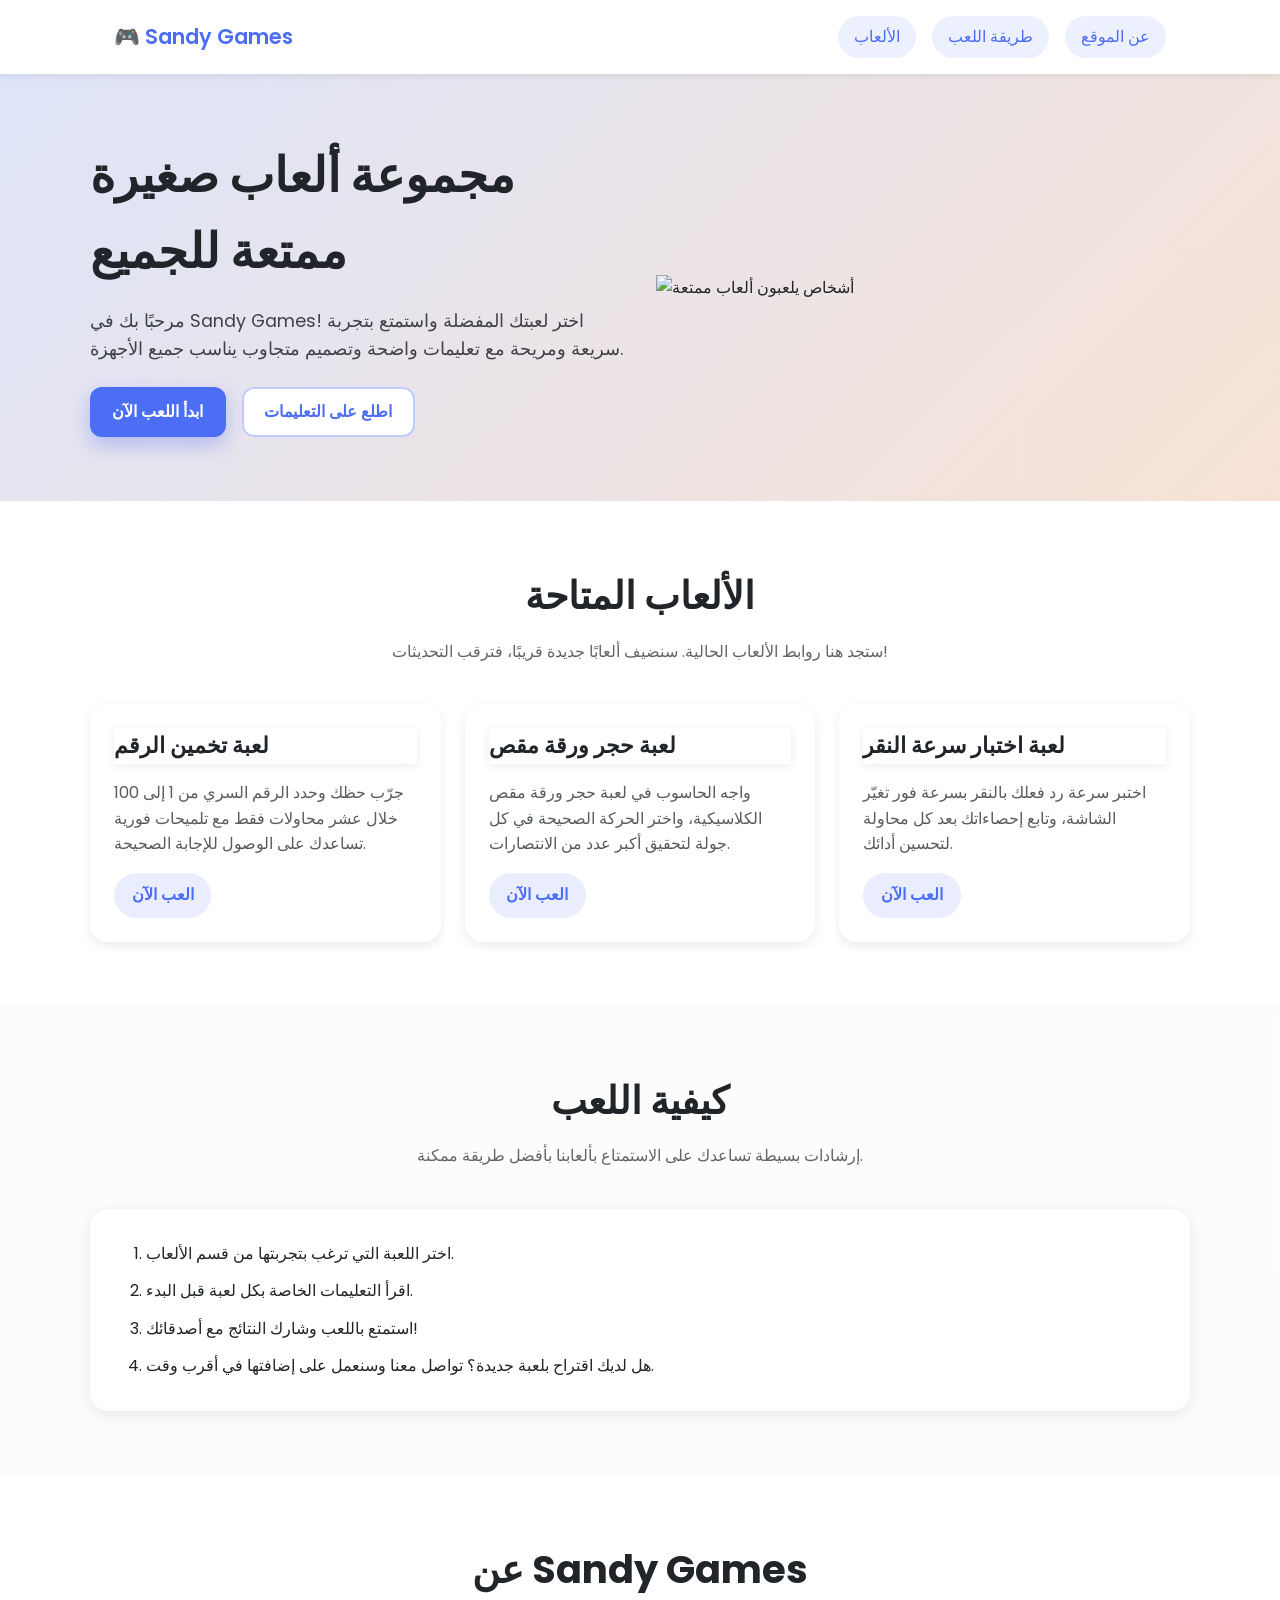
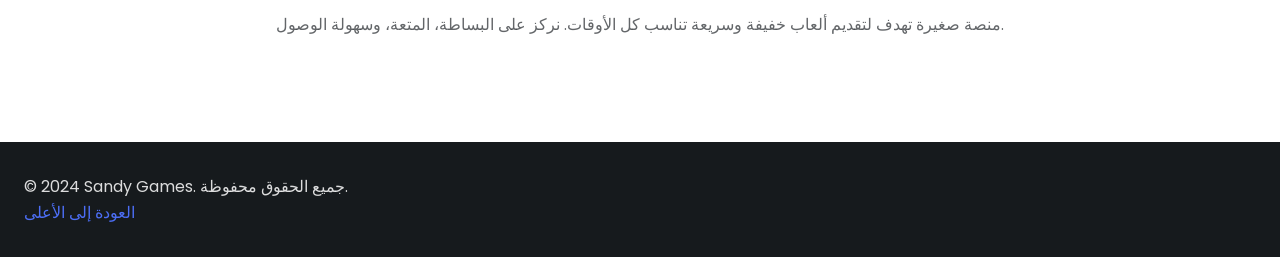
==== index.html @ f6ac9c40 "تحديث بطاقات قسم الألعاب للربط بالصفحات الفعلية" ====
<!DOCTYPE html>
<html lang="ar">
  <head>
    <meta charset="UTF-8" />
    <meta name="viewport" content="width=device-width, initial-scale=1.0" />
    <title>عالم الألعاب الصغيرة | Sandy Games</title>
    <link rel="stylesheet" href="assets/styles.css" />
    <link rel="preconnect" href="https://fonts.googleapis.com" />
    <link rel="preconnect" href="https://fonts.gstatic.com" crossorigin />
    <link
      href="https://fonts.googleapis.com/css2?family=Poppins:wght@400;500;600&display=swap"
      rel="stylesheet"
    />
  </head>
  <body>
    <header>
      <nav>
        <a href="#top" class="logo" data-scroll>🎮 Sandy Games</a>
        <div class="nav-links">
          <a href="#games" data-scroll>الألعاب</a>
          <a href="#instructions" data-scroll>طريقة اللعب</a>
          <a href="#about" data-scroll>عن الموقع</a>
        </div>
      </nav>
    </header>

    <main id="top">
      <section class="hero" id="hero">
        <div class="hero-content">
          <div>
            <h1>مجموعة ألعاب صغيرة ممتعة للجميع</h1>
            <p>
              مرحبًا بك في Sandy Games! اختر لعبتك المفضلة واستمتع بتجربة سريعة
              ومريحة مع تعليمات واضحة وتصميم متجاوب يناسب جميع الأجهزة.
            </p>
            <div class="cta-buttons">
              <a href="#games" data-scroll>ابدأ اللعب الآن</a>
              <a href="#instructions" class="secondary" data-scroll
                >اطلع على التعليمات</a
              >
            </div>
          </div>
          <div>
            <img
              src="https://illustrations.popsy.co/violet/playtime.svg"
              alt="أشخاص يلعبون ألعاب ممتعة"
              style="width: 100%; max-width: 420px"
            />
          </div>
        </div>
      </section>

      <section class="section" id="games">
        <div class="section-header">
          <h2>الألعاب المتاحة</h2>
          <p>
            ستجد هنا روابط الألعاب الحالية. سنضيف ألعابًا جديدة قريبًا، فترقب
            التحديثات!
          </p>
        </div>
        <div class="game-grid">
          <article class="game-card">
            <header>
              <h3>لعبة تخمين الرقم</h3>
            </header>
            <p>
              جرّب حظك وحدد الرقم السري من 1 إلى 100 خلال عشر محاولات فقط مع
              تلميحات فورية تساعدك على الوصول للإجابة الصحيحة.
            </p>
            <a href="games/guess-number/index.html">العب الآن</a>
          </article>
          <article class="game-card">
            <header>
              <h3>لعبة حجر ورقة مقص</h3>
            </header>
            <p>
              واجه الحاسوب في لعبة حجر ورقة مقص الكلاسيكية، واختر الحركة الصحيحة
              في كل جولة لتحقيق أكبر عدد من الانتصارات.
            </p>
            <a href="games/rock-paper-scissors/index.html">العب الآن</a>
          </article>
          <article class="game-card">
            <header>
              <h3>لعبة اختبار سرعة النقر</h3>
            </header>
            <p>
              اختبر سرعة رد فعلك بالنقر بسرعة فور تغيّر الشاشة، وتابع إحصاءاتك
              بعد كل محاولة لتحسين أدائك.
            </p>
            <a href="games/reaction-test/index.html">العب الآن</a>
          </article>
        </div>
      </section>

      <section class="section" id="instructions">
        <div class="section-header">
          <h2>كيفية اللعب</h2>
          <p>إرشادات بسيطة تساعدك على الاستمتاع بألعابنا بأفضل طريقة ممكنة.</p>
        </div>
        <div class="instructions">
          <ol>
            <li>اختر اللعبة التي ترغب بتجربتها من قسم الألعاب.</li>
            <li>اقرأ التعليمات الخاصة بكل لعبة قبل البدء.</li>
            <li>استمتع باللعب وشارك النتائج مع أصدقائك!</li>
            <li>
              هل لديك اقتراح بلعبة جديدة؟ تواصل معنا وسنعمل على إضافتها في أقرب
              وقت.
            </li>
          </ol>
        </div>
      </section>

      <section class="section" id="about">
        <div class="section-header">
          <h2>عن Sandy Games</h2>
          <p>
            منصة صغيرة تهدف لتقديم ألعاب خفيفة وسريعة تناسب كل الأوقات. نركز على
            البساطة، المتعة، وسهولة الوصول.
          </p>
        </div>
      </section>
    </main>

    <footer>
      <div class="footer-content">
        <p>© 2024 Sandy Games. جميع الحقوق محفوظة.</p>
        <p>
          <a href="#top" class="back-to-top" data-scroll>العودة إلى الأعلى</a>
        </p>
      </div>
    </footer>

    <script src="app.js"></script>
  </body>
</html>
---- assets/styles.css ----
:root {
  --primary-color: #4c6ef5;
  --accent-color: #f76707;
  --background-color: #f8f9fa;
  --text-color: #212529;
  --max-width: 1100px;
}

* {
  box-sizing: border-box;
  margin: 0;
  padding: 0;
}

body {
  font-family: "Poppins", "Segoe UI", Tahoma, Geneva, Verdana, sans-serif;
  background-color: var(--background-color);
  color: var(--text-color);
  line-height: 1.6;
}

a {
  color: var(--primary-color);
  text-decoration: none;
  transition: color 0.2s ease;
}

a:hover,
a:focus {
  color: var(--accent-color);
}

header {
  background: white;
  box-shadow: 0 2px 8px rgba(0, 0, 0, 0.08);
  position: sticky;
  top: 0;
  z-index: 10;
}

nav {
  max-width: var(--max-width);
  margin: 0 auto;
  padding: 1rem 1.5rem;
  display: flex;
  align-items: center;
  justify-content: space-between;
}

.logo {
  font-weight: 600;
  font-size: 1.3rem;
  color: var(--primary-color);
}

.nav-links {
  display: flex;
  gap: 1rem;
  flex-wrap: wrap;
}

.nav-links a {
  padding: 0.5rem 1rem;
  border-radius: 999px;
  background-color: rgba(76, 110, 245, 0.1);
}

.hero {
  padding: 4rem 1.5rem;
  background: linear-gradient(135deg, rgba(76, 110, 245, 0.15), rgba(247, 103, 7, 0.15));
}

.hero-content {
  max-width: var(--max-width);
  margin: 0 auto;
  display: grid;
  grid-template-columns: repeat(auto-fit, minmax(280px, 1fr));
  gap: 2rem;
  align-items: center;
}

.hero h1 {
  font-size: clamp(2.2rem, 5vw, 3rem);
  margin-bottom: 1rem;
}

.hero p {
  font-size: 1.1rem;
  color: rgba(33, 37, 41, 0.85);
}

.cta-buttons {
  margin-top: 1.5rem;
  display: flex;
  gap: 1rem;
  flex-wrap: wrap;
}

.cta-buttons a {
  background-color: var(--primary-color);
  color: white;
  padding: 0.75rem 1.4rem;
  border-radius: 12px;
  font-weight: 600;
  box-shadow: 0 8px 20px rgba(76, 110, 245, 0.35);
}

.cta-buttons a.secondary {
  background-color: white;
  color: var(--primary-color);
  box-shadow: inset 0 0 0 2px rgba(76, 110, 245, 0.35);
}

.section {
  padding: 4rem 1.5rem;
}

.section:nth-of-type(even) {
  background-color: white;
}

.section:nth-of-type(odd) {
  background-color: rgba(255, 255, 255, 0.6);
}

.section-header {
  max-width: var(--max-width);
  margin: 0 auto 2.5rem;
  text-align: center;
}

.section-header h2 {
  font-size: clamp(1.8rem, 4vw, 2.4rem);
  margin-bottom: 0.75rem;
}

.section-header p {
  color: rgba(33, 37, 41, 0.7);
}

.game-grid {
  max-width: var(--max-width);
  margin: 0 auto;
  display: grid;
  grid-template-columns: repeat(auto-fit, minmax(260px, 1fr));
  gap: 1.5rem;
}

.game-card {
  background-color: white;
  border-radius: 18px;
  padding: 1.5rem;
  box-shadow: 0 4px 12px rgba(0, 0, 0, 0.08);
  display: flex;
  flex-direction: column;
  gap: 1rem;
}

.game-card h3 {
  font-size: 1.4rem;
}

.game-card p {
  flex: 1;
  color: rgba(33, 37, 41, 0.75);
}

.game-card a {
  align-self: flex-start;
  padding: 0.6rem 1.1rem;
  border-radius: 999px;
  background-color: rgba(76, 110, 245, 0.12);
  font-weight: 600;
}

.instructions {
  max-width: var(--max-width);
  margin: 0 auto;
  background-color: white;
  border-radius: 18px;
  padding: 2rem;
  box-shadow: 0 4px 16px rgba(0, 0, 0, 0.08);
}

.instructions ol {
  margin-left: 1.5rem;
}

.instructions li + li {
  margin-top: 0.75rem;
}

footer {
  background-color: #161a1d;
  color: rgba(255, 255, 255, 0.85);
  padding: 2rem 1.5rem;
}

footer .footer-content {
footer .footer-content {
  max-width: var(--max-width);
  margin: 0 auto;
  display: flex;
  align-items: center;
  justify-content: space-between;
  flex-wrap: wrap;
  gap: 0.75rem;
}

.game-page {
  background: linear-gradient(180deg, rgba(76, 110, 245, 0.1), rgba(248, 249, 250, 0.85));
  min-height: 100vh;
  display: flex;
  flex-direction: column;
}

.sub-header {
  position: sticky;
  top: 0;
}

.game-container {
  flex: 1;
  display: flex;
  align-items: center;
  justify-content: center;
  padding: 2.5rem 1.5rem;
}

.active-game {
  width: min(100%, 540px);
}

.game-status {
  display: grid;
  gap: 1rem;
}

.game-feedback {
  font-weight: 500;
}

.game-feedback.success {
  color: #2f9e44;
}

.game-feedback.error {
  color: #d9480f;
}

.rps-controls {
  display: grid;
  grid-template-columns: repeat(auto-fit, minmax(120px, 1fr));
  gap: 0.75rem;
}

.rps-option {
  padding: 0.75rem 1rem;
  border-radius: 12px;
  border: none;
  background-color: rgba(76, 110, 245, 0.12);
  font-size: 1rem;
  font-weight: 600;
  cursor: pointer;
  transition: transform 0.15s ease, box-shadow 0.15s ease;
}

.rps-option:hover,
.rps-option:focus {
  transform: translateY(-1px);
  box-shadow: 0 4px 10px rgba(76, 110, 245, 0.25);
  outline: none;
}

.round-details {
  display: flex;
  gap: 1.5rem;
  flex-wrap: wrap;
  justify-content: space-between;
}

.round-details span {
  font-weight: 600;
}

.scoreboard {
  display: flex;
  gap: 1rem;
  flex-wrap: wrap;
  justify-content: space-between;
}

@media (max-width: 600px) {
  .game-container {
    padding: 2rem 1rem;
  }

  .rps-option {
    font-size: 0.95rem;
  }
}
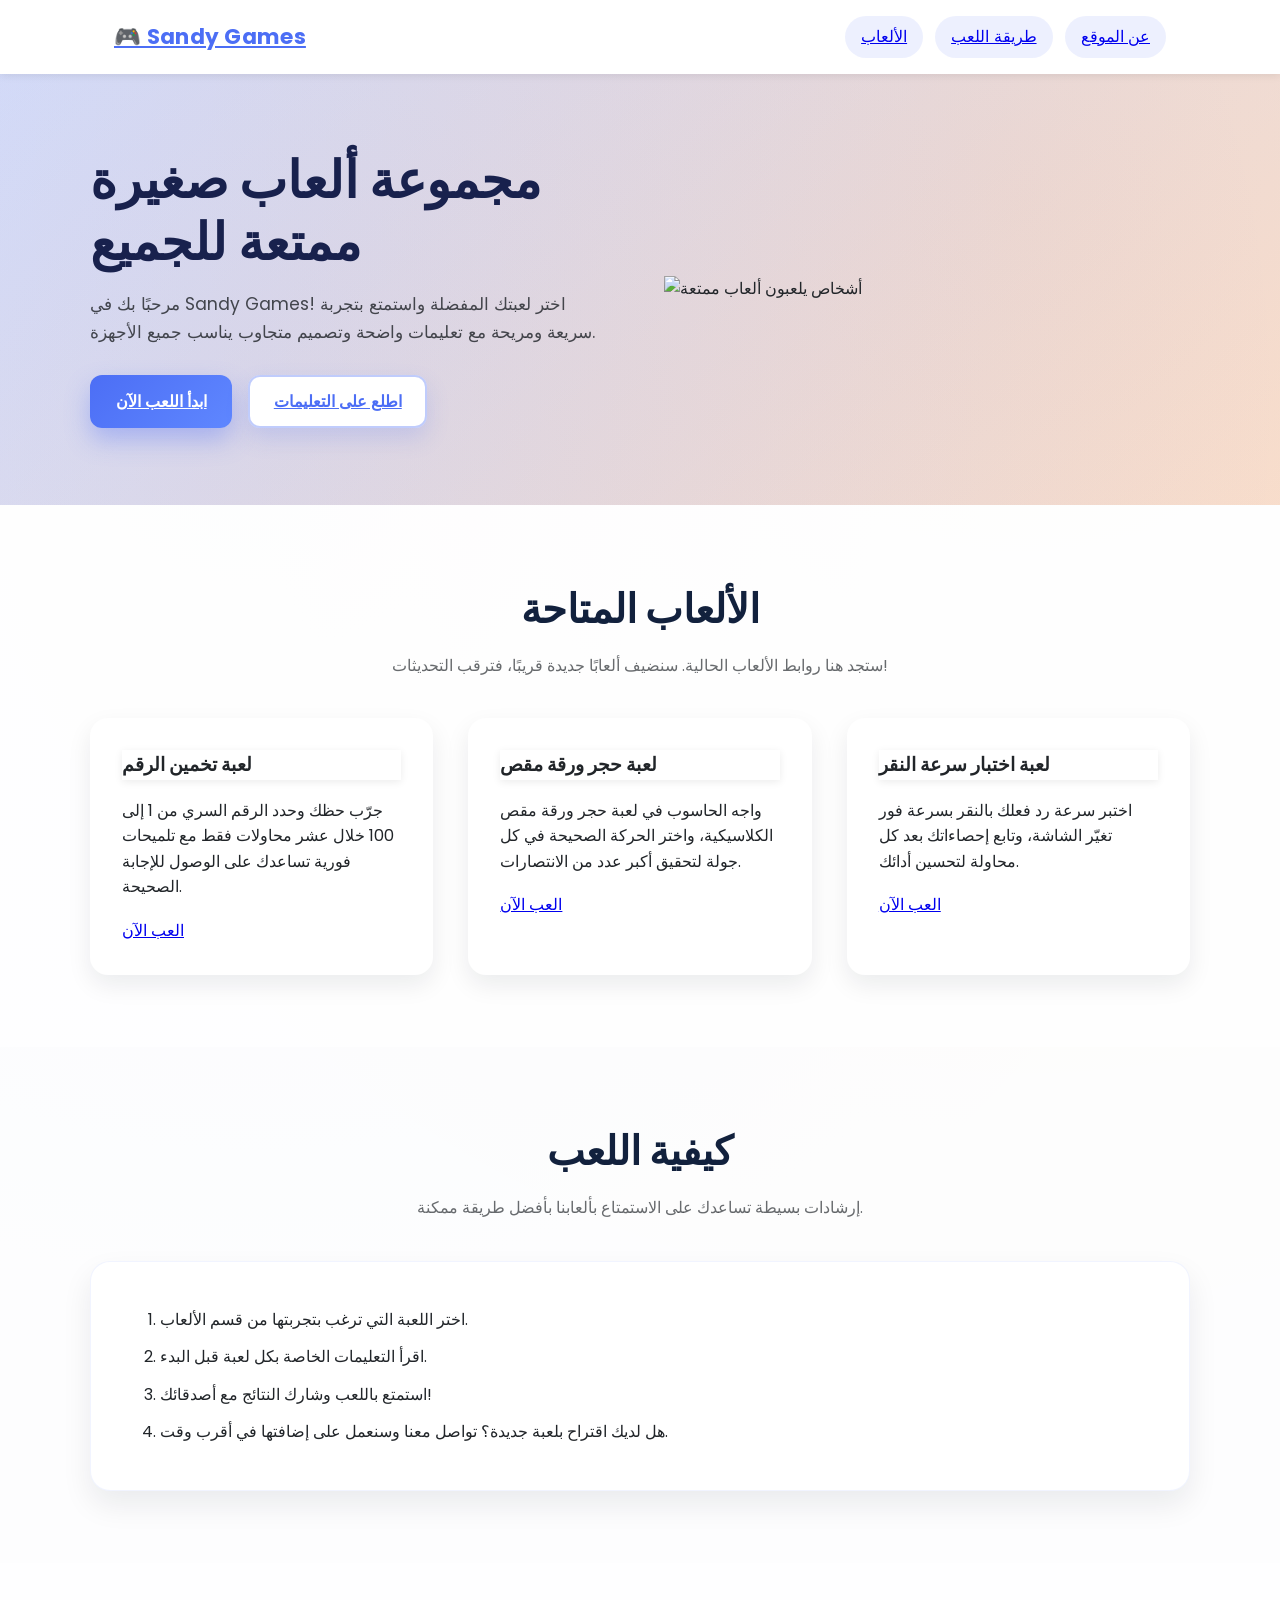
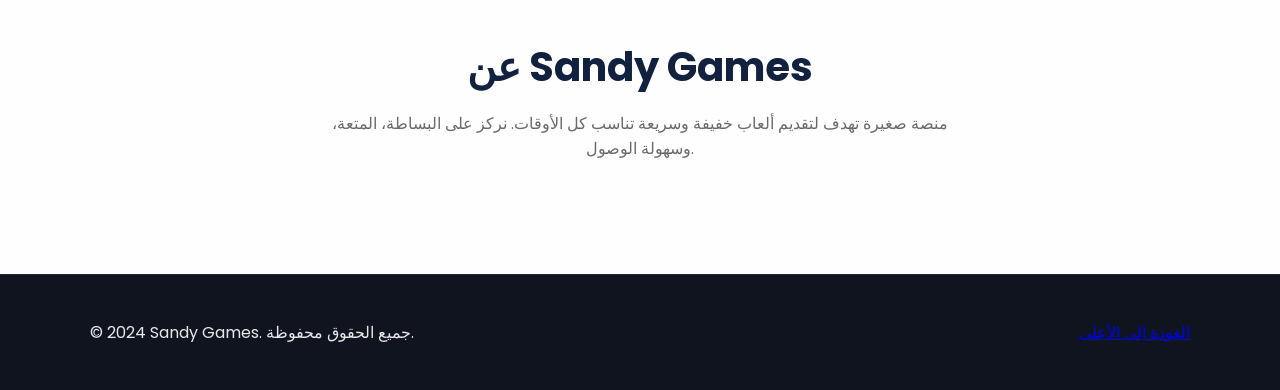
==== commit 5a3b5207: "إزالة المسافات الزائدة في وصف الألعاب" ====
--- a/index.html
+++ b/index.html
@@ -57,6 +57,7 @@
             ستجد هنا روابط الألعاب الحالية. سنضيف ألعابًا جديدة قريبًا، فترقب
             التحديثات!
           </p>
+        </div>
         </div>
         <div class="game-grid">
           <article class="game-card">
--- a/assets/styles.css
+++ b/assets/styles.css
@@ -12,11 +12,19 @@
   padding: 0;
 }
 
+html {
+  scroll-behavior: smooth;
+}
+
 body {
   font-family: "Poppins", "Segoe UI", Tahoma, Geneva, Verdana, sans-serif;
   background-color: var(--background-color);
+  background-image: radial-gradient(circle at 20% 20%, rgba(76, 110, 245, 0.08), transparent 55%),
+    radial-gradient(circle at 80% 10%, rgba(247, 103, 7, 0.08), transparent 55%);
   color: var(--text-color);
   line-height: 1.6;
+  min-height: 100vh;
+}
 }
 
 a {
@@ -45,17 +53,19 @@
   display: flex;
   align-items: center;
   justify-content: space-between;
+  gap: 1rem;
 }
 
 .logo {
-  font-weight: 600;
-  font-size: 1.3rem;
+  font-weight: 700;
+  font-size: 1.35rem;
   color: var(--primary-color);
+  letter-spacing: 0.3px;
 }
 
 .nav-links {
   display: flex;
-  gap: 1rem;
+  gap: 0.75rem;
   flex-wrap: wrap;
 }
 
@@ -63,79 +73,114 @@
   padding: 0.5rem 1rem;
   border-radius: 999px;
   background-color: rgba(76, 110, 245, 0.1);
-}
-
+  font-weight: 500;
+  transition: background-color 0.2s ease, transform 0.2s ease, box-shadow 0.2s ease;
+}
+
+.nav-links a:hover,
+.nav-links a:focus {
+  background-color: rgba(76, 110, 245, 0.18);
+  transform: translateY(-1px);
+  box-shadow: 0 6px 14px rgba(76, 110, 245, 0.2);
+}
 .hero {
-  padding: 4rem 1.5rem;
-  background: linear-gradient(135deg, rgba(76, 110, 245, 0.15), rgba(247, 103, 7, 0.15));
+  padding: clamp(3rem, 6vw, 5rem) 1.5rem;
+  background: linear-gradient(135deg, rgba(76, 110, 245, 0.18), rgba(247, 103, 7, 0.15));
+  position: relative;
+  overflow: hidden;
+}
+}
+
+.hero::after {
+  content: "";
+  position: absolute;
+  inset: 0;
+  background: radial-gradient(circle at 20% 20%, rgba(247, 103, 7, 0.12), transparent 60%),
+    radial-gradient(circle at 80% 30%, rgba(76, 110, 245, 0.12), transparent 60%);
+  opacity: 0.7;
 }
 
 .hero-content {
+  position: relative;
+  z-index: 1;
   max-width: var(--max-width);
   margin: 0 auto;
   display: grid;
   grid-template-columns: repeat(auto-fit, minmax(280px, 1fr));
-  gap: 2rem;
+  gap: clamp(2rem, 5vw, 3rem);
   align-items: center;
 }
 
 .hero h1 {
-  font-size: clamp(2.2rem, 5vw, 3rem);
-  margin-bottom: 1rem;
+  font-size: clamp(2.3rem, 5vw, 3.2rem);
+  margin-bottom: 1.1rem;
+  color: #18214d;
+  line-height: 1.2;
 }
 
 .hero p {
-  font-size: 1.1rem;
-  color: rgba(33, 37, 41, 0.85);
+  font-size: 1.08rem;
+  color: rgba(33, 37, 41, 0.82);
+  max-width: 520px;
 }
 
 .cta-buttons {
-  margin-top: 1.5rem;
+  margin-top: 1.8rem;
   display: flex;
   gap: 1rem;
   flex-wrap: wrap;
 }
 
 .cta-buttons a {
-  background-color: var(--primary-color);
+  background: linear-gradient(135deg, var(--primary-color), #5f87ff);
   color: white;
-  padding: 0.75rem 1.4rem;
+  padding: 0.85rem 1.6rem;
   border-radius: 12px;
   font-weight: 600;
-  box-shadow: 0 8px 20px rgba(76, 110, 245, 0.35);
+  box-shadow: 0 12px 24px rgba(76, 110, 245, 0.35);
+  transition: transform 0.25s ease, box-shadow 0.25s ease;
+}
+
+.cta-buttons a:hover,
+.cta-buttons a:focus {
+  transform: translateY(-2px);
+  box-shadow: 0 18px 32px rgba(76, 110, 245, 0.4);
 }
 
 .cta-buttons a.secondary {
-  background-color: white;
+  background: white;
   color: var(--primary-color);
-  box-shadow: inset 0 0 0 2px rgba(76, 110, 245, 0.35);
-}
-
+  box-shadow: inset 0 0 0 2px rgba(76, 110, 245, 0.35), 0 10px 22px rgba(76, 110, 245, 0.18);
+}
 .section {
-  padding: 4rem 1.5rem;
+  padding: clamp(3rem, 6vw, 4.5rem) 1.5rem;
 }
 
 .section:nth-of-type(even) {
-  background-color: white;
+  background-color: rgba(255, 255, 255, 0.92);
 }
 
 .section:nth-of-type(odd) {
-  background-color: rgba(255, 255, 255, 0.6);
+  background-color: rgba(255, 255, 255, 0.75);
 }
 
 .section-header {
   max-width: var(--max-width);
   margin: 0 auto 2.5rem;
   text-align: center;
+  display: grid;
+  gap: 0.75rem;
+  justify-items: center;
 }
 
 .section-header h2 {
-  font-size: clamp(1.8rem, 4vw, 2.4rem);
-  margin-bottom: 0.75rem;
+  font-size: clamp(1.9rem, 4vw, 2.5rem);
+  color: #12213d;
 }
 
 .section-header p {
-  color: rgba(33, 37, 41, 0.7);
+  color: rgba(33, 37, 41, 0.68);
+  max-width: 620px;
 }
 
 .game-grid {
@@ -143,43 +188,98 @@
   margin: 0 auto;
   display: grid;
   grid-template-columns: repeat(auto-fit, minmax(260px, 1fr));
-  gap: 1.5rem;
+  gap: clamp(1.5rem, 4vw, 2.2rem);
 }
 
 .game-card {
   background-color: white;
   border-radius: 18px;
-  padding: 1.5rem;
-  box-shadow: 0 4px 12px rgba(0, 0, 0, 0.08);
+  padding: clamp(1.6rem, 3vw, 2rem);
+  box-shadow: 0 10px 24px rgba(15, 23, 42, 0.08);
   display: flex;
   flex-direction: column;
-  gap: 1rem;
+  gap: 1.1rem;
+
+.game-card::before {
+  content: "";
+  position: absolute;
+  inset: 0;
+  background: linear-gradient(135deg, rgba(76, 110, 245, 0.08), rgba(247, 103, 7, 0.06));
+  opacity: 0;
+  transition: opacity 0.25s ease;
+}
+
+.game-card:hover::before,
+.game-card:focus-within::before {
+  opacity: 1;
+}
+.game-card .card-header {
+  display: flex;
+  align-items: center;
+  gap: 0.75rem;
+  position: relative;
+.game-card .card-header {
+  display: flex;
+  align-items: center;
+  gap: 0.75rem;
+  position: relative;
+  z-index: 1;
+}
+  display: grid;
+  place-items: center;
+  color: var(--primary-color);
+  font-size: 1.6rem;
+  flex-shrink: 0;
+  box-shadow: 0 10px 18px rgba(76, 110, 245, 0.25);
 }
 
 .game-card h3 {
-  font-size: 1.4rem;
+  font-size: 1.45rem;
+  color: #14213d;
+  margin: 0;
+  position: relative;
+  z-index: 1;
 }
 
 .game-card p {
   flex: 1;
-  color: rgba(33, 37, 41, 0.75);
+  color: rgba(33, 37, 41, 0.72);
+  font-size: 0.98rem;
+  line-height: 1.7;
+  position: relative;
+  z-index: 1;
 }
 
 .game-card a {
   align-self: flex-start;
-  padding: 0.6rem 1.1rem;
+  padding: clamp(0.65rem, 1.5vw, 0.85rem) clamp(1.2rem, 3vw, 1.6rem);
   border-radius: 999px;
   background-color: rgba(76, 110, 245, 0.12);
+  color: var(--primary-color);
   font-weight: 600;
+  letter-spacing: 0.01em;
+  box-shadow: inset 0 0 0 1px rgba(76, 110, 245, 0.2);
+  transition: background-color 0.2s ease, color 0.2s ease, transform 0.2s ease, box-shadow 0.2s ease;
+  position: relative;
+  z-index: 1;
+}
+}
+
+.game-card a:hover,
+.game-card a:focus {
+  background-color: var(--primary-color);
+  color: white;
+  transform: translateY(-1px);
 }
 
 .instructions {
   max-width: var(--max-width);
   margin: 0 auto;
   background-color: white;
-  border-radius: 18px;
-  padding: 2rem;
-  box-shadow: 0 4px 16px rgba(0, 0, 0, 0.08);
+  border-radius: 20px;
+  padding: clamp(2rem, 4vw, 2.8rem);
+  box-shadow: 0 14px 30px rgba(15, 23, 42, 0.08);
+  border: 1px solid rgba(76, 110, 245, 0.08);
 }
 
 .instructions ol {
@@ -191,13 +291,21 @@
 }
 
 footer {
-  background-color: #161a1d;
-  color: rgba(255, 255, 255, 0.85);
-  padding: 2rem 1.5rem;
+  background-color: #10141f;
+  color: rgba(255, 255, 255, 0.9);
+  padding: clamp(2rem, 5vw, 2.8rem) 1.5rem;
+  border-top: 1px solid rgba(255, 255, 255, 0.08);
 }
 
 footer .footer-content {
-footer .footer-content {
+  max-width: var(--max-width);
+  margin: 0 auto;
+  display: flex;
+  align-items: center;
+  justify-content: space-between;
+  flex-wrap: wrap;
+  gap: 1rem;
+}
   max-width: var(--max-width);
   margin: 0 auto;
   display: flex;
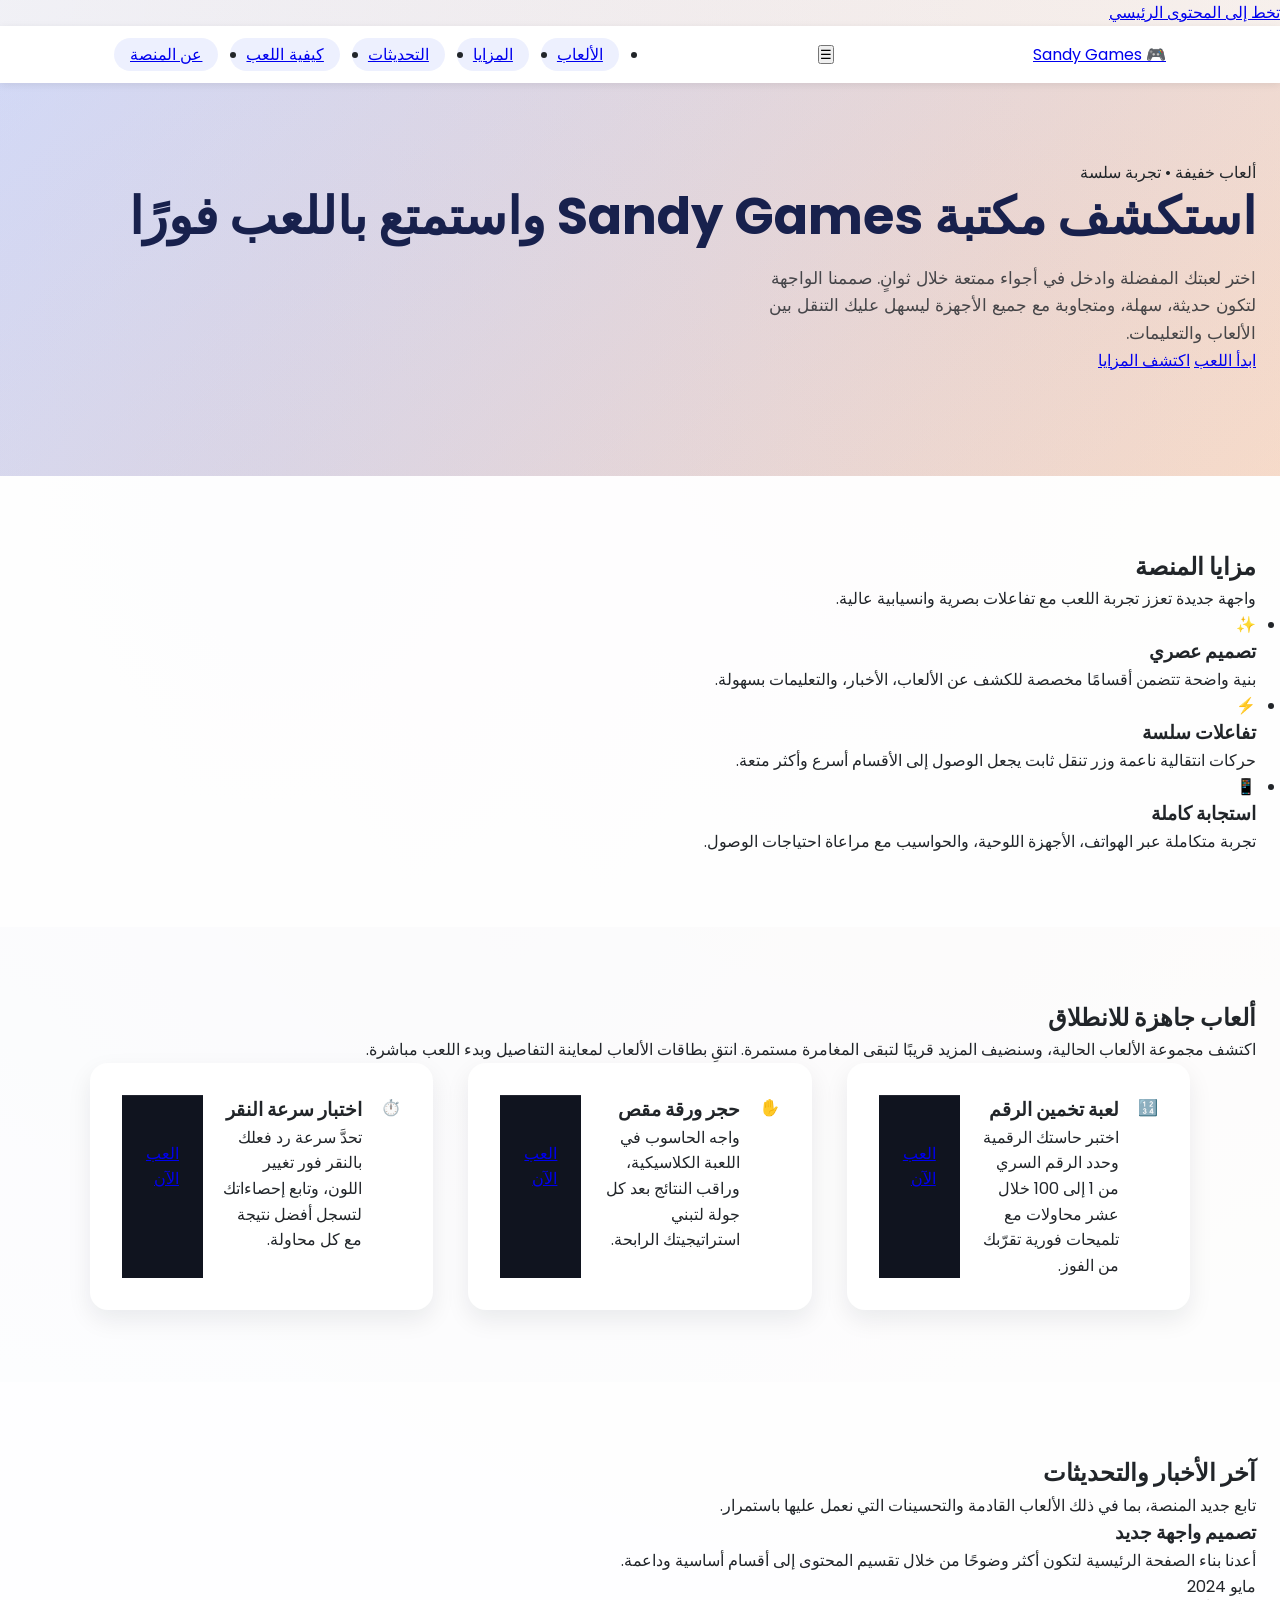
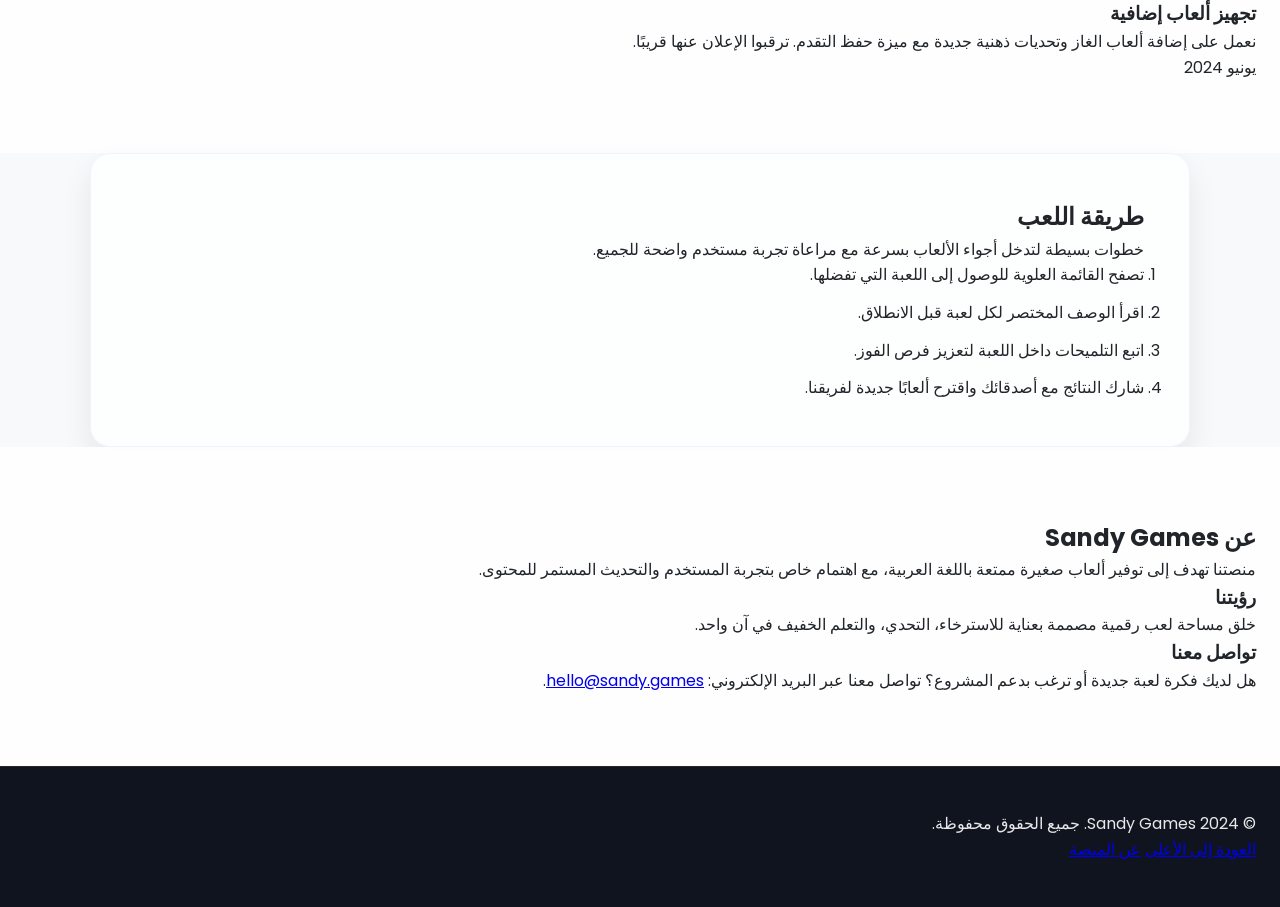
==== commit bf1bb830: "إعادة تصميم هيكل الصفحة الرئيسية" ====
--- a/index.html
+++ b/index.html
@@ -1,9 +1,13 @@
 <!DOCTYPE html>
-<html lang="ar">
+<html lang="ar" dir="rtl">
   <head>
     <meta charset="UTF-8" />
     <meta name="viewport" content="width=device-width, initial-scale=1.0" />
-    <title>عالم الألعاب الصغيرة | Sandy Games</title>
+    <meta
+      name="description"
+      content="Sandy Games — منصة عربية للألعاب الصغيرة مع تصميم حديث، تفاعلات سلسة، وتعليمات واضحة."
+    />
+    <title>سـاندي جيمز | منصة الألعاب الصغيرة</title>
     <link rel="stylesheet" href="assets/styles.css" />
     <link rel="preconnect" href="https://fonts.googleapis.com" />
     <link rel="preconnect" href="https://fonts.gstatic.com" crossorigin />
@@ -13,124 +17,246 @@
     />
   </head>
   <body>
-    <header>
-      <nav>
-        <a href="#top" class="logo" data-scroll>🎮 Sandy Games</a>
-        <div class="nav-links">
-          <a href="#games" data-scroll>الألعاب</a>
-          <a href="#instructions" data-scroll>طريقة اللعب</a>
-          <a href="#about" data-scroll>عن الموقع</a>
-        </div>
+    <a class="skip-link" href="#main-content">تخط إلى المحتوى الرئيسي</a>
+    <header class="site-header" id="top">
+      <nav class="site-nav" aria-label="التنقل الرئيسي">
+        <a href="#hero" class="site-logo" data-scroll>🎮 Sandy Games</a>
+        <button
+          class="nav-toggle"
+          type="button"
+          aria-label="فتح القائمة"
+          aria-expanded="false"
+          aria-controls="primary-navigation"
+        >
+          <span aria-hidden="true">☰</span>
+        </button>
+        <ul id="primary-navigation" class="nav-links">
+          <li><a href="#games" data-scroll>الألعاب</a></li>
+          <li><a href="#features" data-scroll>المزايا</a></li>
+          <li><a href="#updates" data-scroll>التحديثات</a></li>
+          <li><a href="#instructions" data-scroll>كيفية اللعب</a></li>
+          <li><a href="#about" data-scroll>عن المنصة</a></li>
+        </ul>
       </nav>
     </header>
 
-    <main id="top">
-      <section class="hero" id="hero">
-        <div class="hero-content">
-          <div>
-            <h1>مجموعة ألعاب صغيرة ممتعة للجميع</h1>
-            <p>
-              مرحبًا بك في Sandy Games! اختر لعبتك المفضلة واستمتع بتجربة سريعة
-              ومريحة مع تعليمات واضحة وتصميم متجاوب يناسب جميع الأجهزة.
-            </p>
-            <div class="cta-buttons">
-              <a href="#games" data-scroll>ابدأ اللعب الآن</a>
-              <a href="#instructions" class="secondary" data-scroll
-                >اطلع على التعليمات</a
+    <main id="main-content">
+      <section class="hero" id="hero" aria-labelledby="hero-heading">
+        <div class="hero__inner">
+          <div class="hero__copy">
+            <span class="hero__eyebrow">ألعاب خفيفة • تجربة سلسة</span>
+            <h1 id="hero-heading">
+              استكشف مكتبة Sandy Games
+              <span class="text-accent">واستمتع باللعب فورًا</span>
+            </h1>
+            <p>
+              اختر لعبتك المفضلة وادخل في أجواء ممتعة خلال ثوانٍ. صممنا الواجهة
+              لتكون حديثة، سهلة، ومتجاوبة مع جميع الأجهزة ليسهل عليك التنقل بين
+              الألعاب والتعليمات.
+            </p>
+            <div class="hero__actions">
+              <a class="btn btn--primary" href="#games" data-scroll>ابدأ اللعب</a>
+              <a class="btn btn--ghost" href="#features" data-scroll
+                >اكتشف المزايا</a
               >
             </div>
           </div>
-          <div>
+          <figure class="hero__visual" aria-hidden="true">
             <img
               src="https://illustrations.popsy.co/violet/playtime.svg"
-              alt="أشخاص يلعبون ألعاب ممتعة"
-              style="width: 100%; max-width: 420px"
+              alt=""
+              loading="lazy"
             />
-          </div>
-        </div>
-      </section>
-
-      <section class="section" id="games">
-        <div class="section-header">
-          <h2>الألعاب المتاحة</h2>
-          <p>
-            ستجد هنا روابط الألعاب الحالية. سنضيف ألعابًا جديدة قريبًا، فترقب
-            التحديثات!
-          </p>
-        </div>
-        </div>
-        <div class="game-grid">
-          <article class="game-card">
-            <header>
+          </figure>
+        </div>
+      </section>
+
+      <section class="section features" id="features" aria-labelledby="features-heading">
+        <div class="section__header">
+          <h2 id="features-heading">مزايا المنصة</h2>
+          <p>
+            واجهة جديدة تعزز تجربة اللعب مع تفاعلات بصرية وانسيابية عالية.
+          </p>
+        </div>
+        <ul class="feature-list" role="list">
+          <li class="feature-card">
+            <span class="feature-card__icon" aria-hidden="true">✨</span>
+            <div>
+              <h3>تصميم عصري</h3>
+              <p>
+                بنية واضحة تتضمن أقسامًا مخصصة للكشف عن الألعاب، الأخبار،
+                والتعليمات بسهولة.
+              </p>
+            </div>
+          </li>
+          <li class="feature-card">
+            <span class="feature-card__icon" aria-hidden="true">⚡</span>
+            <div>
+              <h3>تفاعلات سلسة</h3>
+              <p>
+                حركات انتقالية ناعمة وزر تنقل ثابت يجعل الوصول إلى الأقسام
+                أسرع وأكثر متعة.
+              </p>
+            </div>
+          </li>
+          <li class="feature-card">
+            <span class="feature-card__icon" aria-hidden="true">📱</span>
+            <div>
+              <h3>استجابة كاملة</h3>
+              <p>
+                تجربة متكاملة عبر الهواتف، الأجهزة اللوحية، والحواسيب مع
+                مراعاة احتياجات الوصول.
+              </p>
+            </div>
+          </li>
+        </ul>
+      </section>
+
+      <section class="section games" id="games" aria-labelledby="games-heading">
+        <div class="section__header">
+          <h2 id="games-heading">ألعاب جاهزة للانطلاق</h2>
+          <p>
+            اكتشف مجموعة الألعاب الحالية، وسنضيف المزيد قريبًا لتبقى المغامرة
+            مستمرة. انتقِ بطاقات الألعاب لمعاينة التفاصيل وبدء اللعب مباشرة.
+          </p>
+        </div>
+        <div class="game-grid" role="list">
+          <article class="game-card" role="listitem">
+            <figure class="game-card__media" aria-hidden="true">
+              <span class="game-card__icon">🔢</span>
+            </figure>
+            <div class="game-card__body">
               <h3>لعبة تخمين الرقم</h3>
-            </header>
-            <p>
-              جرّب حظك وحدد الرقم السري من 1 إلى 100 خلال عشر محاولات فقط مع
-              تلميحات فورية تساعدك على الوصول للإجابة الصحيحة.
-            </p>
-            <a href="games/guess-number/index.html">العب الآن</a>
-          </article>
-          <article class="game-card">
-            <header>
-              <h3>لعبة حجر ورقة مقص</h3>
-            </header>
-            <p>
-              واجه الحاسوب في لعبة حجر ورقة مقص الكلاسيكية، واختر الحركة الصحيحة
-              في كل جولة لتحقيق أكبر عدد من الانتصارات.
-            </p>
-            <a href="games/rock-paper-scissors/index.html">العب الآن</a>
-          </article>
-          <article class="game-card">
-            <header>
-              <h3>لعبة اختبار سرعة النقر</h3>
-            </header>
-            <p>
-              اختبر سرعة رد فعلك بالنقر بسرعة فور تغيّر الشاشة، وتابع إحصاءاتك
-              بعد كل محاولة لتحسين أدائك.
-            </p>
-            <a href="games/reaction-test/index.html">العب الآن</a>
-          </article>
-        </div>
-      </section>
-
-      <section class="section" id="instructions">
-        <div class="section-header">
-          <h2>كيفية اللعب</h2>
-          <p>إرشادات بسيطة تساعدك على الاستمتاع بألعابنا بأفضل طريقة ممكنة.</p>
-        </div>
-        <div class="instructions">
-          <ol>
-            <li>اختر اللعبة التي ترغب بتجربتها من قسم الألعاب.</li>
-            <li>اقرأ التعليمات الخاصة بكل لعبة قبل البدء.</li>
-            <li>استمتع باللعب وشارك النتائج مع أصدقائك!</li>
-            <li>
-              هل لديك اقتراح بلعبة جديدة؟ تواصل معنا وسنعمل على إضافتها في أقرب
-              وقت.
-            </li>
-          </ol>
-        </div>
-      </section>
-
-      <section class="section" id="about">
-        <div class="section-header">
-          <h2>عن Sandy Games</h2>
-          <p>
-            منصة صغيرة تهدف لتقديم ألعاب خفيفة وسريعة تناسب كل الأوقات. نركز على
-            البساطة، المتعة، وسهولة الوصول.
-          </p>
+              <p>
+                اختبر حاستك الرقمية وحدد الرقم السري من 1 إلى 100 خلال عشر
+                محاولات مع تلميحات فورية تقرّبك من الفوز.
+              </p>
+            </div>
+            <footer class="game-card__footer">
+              <a class="btn btn--link" href="games/guess-number/index.html">
+                العب الآن
+              </a>
+            </footer>
+          </article>
+          <article class="game-card" role="listitem">
+            <figure class="game-card__media" aria-hidden="true">
+              <span class="game-card__icon">✋</span>
+            </figure>
+            <div class="game-card__body">
+              <h3>حجر ورقة مقص</h3>
+              <p>
+                واجه الحاسوب في اللعبة الكلاسيكية، وراقب النتائج بعد كل جولة
+                لتبني استراتيجيتك الرابحة.
+              </p>
+            </div>
+            <footer class="game-card__footer">
+              <a class="btn btn--link" href="games/rock-paper-scissors/index.html">
+                العب الآن
+              </a>
+            </footer>
+          </article>
+          <article class="game-card" role="listitem">
+            <figure class="game-card__media" aria-hidden="true">
+              <span class="game-card__icon">⏱️</span>
+            </figure>
+            <div class="game-card__body">
+              <h3>اختبار سرعة النقر</h3>
+              <p>
+                تحدَّ سرعة رد فعلك بالنقر فور تغيير اللون، وتابع إحصاءاتك
+                لتسجل أفضل نتيجة مع كل محاولة.
+              </p>
+            </div>
+            <footer class="game-card__footer">
+              <a class="btn btn--link" href="games/reaction-test/index.html">
+                العب الآن
+              </a>
+            </footer>
+          </article>
+        </div>
+      </section>
+
+      <section class="section updates" id="updates" aria-labelledby="updates-heading">
+        <div class="section__header">
+          <h2 id="updates-heading">آخر الأخبار والتحديثات</h2>
+          <p>
+            تابع جديد المنصة، بما في ذلك الألعاب القادمة والتحسينات التي نعمل
+            عليها باستمرار.
+          </p>
+        </div>
+        <div class="updates__list" role="list">
+          <article class="update-card" role="listitem">
+            <h3>تصميم واجهة جديد</h3>
+            <p>
+              أعدنا بناء الصفحة الرئيسية لتكون أكثر وضوحًا من خلال تقسيم
+              المحتوى إلى أقسام أساسية وداعمة.
+            </p>
+            <time datetime="2024-05">مايو 2024</time>
+          </article>
+          <article class="update-card" role="listitem">
+            <h3>تجهيز ألعاب إضافية</h3>
+            <p>
+              نعمل على إضافة ألعاب الغاز وتحديات ذهنية جديدة مع ميزة حفظ
+              التقدم. ترقبوا الإعلان عنها قريبًا.
+            </p>
+            <time datetime="2024-06">يونيو 2024</time>
+          </article>
+        </div>
+      </section>
+
+      <section class="section instructions" id="instructions" aria-labelledby="instructions-heading">
+        <div class="section__header">
+          <h2 id="instructions-heading">طريقة اللعب</h2>
+          <p>
+            خطوات بسيطة لتدخل أجواء الألعاب بسرعة مع مراعاة تجربة مستخدم
+            واضحة للجميع.
+          </p>
+        </div>
+        <ol class="instruction-steps">
+          <li>تصفح القائمة العلوية للوصول إلى اللعبة التي تفضلها.</li>
+          <li>اقرأ الوصف المختصر لكل لعبة قبل الانطلاق.</li>
+          <li>اتبع التلميحات داخل اللعبة لتعزيز فرص الفوز.</li>
+          <li>شارك النتائج مع أصدقائك واقترح ألعابًا جديدة لفريقنا.</li>
+        </ol>
+      </section>
+
+      <section class="section about" id="about" aria-labelledby="about-heading">
+        <div class="section__header">
+          <h2 id="about-heading">عن Sandy Games</h2>
+          <p>
+            منصتنا تهدف إلى توفير ألعاب صغيرة ممتعة باللغة العربية، مع اهتمام
+            خاص بتجربة المستخدم والتحديث المستمر للمحتوى.
+          </p>
+        </div>
+        <div class="about__content">
+          <article>
+            <h3>رؤيتنا</h3>
+            <p>
+              خلق مساحة لعب رقمية مصممة بعناية للاسترخاء، التحدي، والتعلم
+              الخفيف في آن واحد.
+            </p>
+          </article>
+          <article>
+            <h3>تواصل معنا</h3>
+            <p>
+              هل لديك فكرة لعبة جديدة أو ترغب بدعم المشروع؟ تواصل معنا عبر
+              البريد الإلكتروني:
+              <a href="mailto:hello@sandy.games">hello@sandy.games</a>.
+            </p>
+          </article>
         </div>
       </section>
     </main>
 
-    <footer>
-      <div class="footer-content">
+    <footer class="site-footer">
+      <div class="footer__inner">
         <p>© 2024 Sandy Games. جميع الحقوق محفوظة.</p>
-        <p>
+        <div class="footer__links">
           <a href="#top" class="back-to-top" data-scroll>العودة إلى الأعلى</a>
-        </p>
+          <a href="#about" data-scroll>عن المنصة</a>
+        </div>
       </div>
     </footer>
 
     <script src="app.js"></script>
   </body>
-</html>
+</html>
--- a/assets/styles.css
+++ b/assets/styles.css
@@ -197,67 +197,64 @@
   padding: clamp(1.6rem, 3vw, 2rem);
   box-shadow: 0 10px 24px rgba(15, 23, 42, 0.08);
   display: flex;
-  flex-direction: column;
-  gap: 1.1rem;
-
-.game-card::before {
-  content: "";
-  position: absolute;
-  inset: 0;
-  background: linear-gradient(135deg, rgba(76, 110, 245, 0.08), rgba(247, 103, 7, 0.06));
-  opacity: 0;
-  transition: opacity 0.25s ease;
-}
-
-.game-card:hover::before,
-.game-card:focus-within::before {
-  opacity: 1;
-}
-.game-card .card-header {
-  display: flex;
-  align-items: center;
-  gap: 0.75rem;
-  position: relative;
-.game-card .card-header {
-  display: flex;
-  align-items: center;
-  gap: 0.75rem;
-  position: relative;
-  z-index: 1;
-}
-  display: grid;
-  place-items: center;
-  color: var(--primary-color);
-  font-size: 1.6rem;
-  flex-shrink: 0;
-  box-shadow: 0 10px 18px rgba(76, 110, 245, 0.25);
-}
-
-.game-card h3 {
-  font-size: 1.45rem;
-  color: #14213d;
-  margin: 0;
-  position: relative;
-  z-index: 1;
-}
-
-.game-card p {
-  flex: 1;
-  color: rgba(33, 37, 41, 0.72);
-  font-size: 0.98rem;
-  line-height: 1.7;
-  position: relative;
-  z-index: 1;
-}
-
-.game-card a {
-  align-self: flex-start;
-  padding: clamp(0.65rem, 1.5vw, 0.85rem) clamp(1.2rem, 3vw, 1.6rem);
+  gap: 1.2rem;
+}
+
+.game-status {
+  display: grid;
+  gap: 0.35rem;
+}
+
+.game-status p {
+  display: flex;
+  gap: 0.35rem;
+  align-items: center;
+}
+
+#attempts-remaining {
+  font-weight: 600;
+  font-size: 1.1rem;
+  display: inline-flex;
+  align-items: center;
+  justify-content: center;
+  min-width: 2.25rem;
   border-radius: 999px;
+  padding: 0.15rem 0.6rem;
   background-color: rgba(76, 110, 245, 0.12);
   color: var(--primary-color);
-  font-weight: 600;
-  letter-spacing: 0.01em;
+  transition: background-color 0.3s ease, transform 0.3s ease;
+}
+
+.game-feedback {
+  color: rgba(33, 37, 41, 0.8);
+}
+
+.game-feedback.success {
+  color: #2f9e44;
+}
+
+.game-feedback.error {
+  color: #c92a2a;
+}
+
+.attempts-animate {
+  animation: attemptsPulse 0.6s ease;
+}
+
+@keyframes attemptsPulse {
+  0% {
+    transform: scale(1);
+    background-color: rgba(76, 110, 245, 0.12);
+  }
+  40% {
+    transform: scale(1.18);
+    background-color: rgba(247, 103, 7, 0.25);
+  }
+  100% {
+    transform: scale(1);
+    background-color: rgba(76, 110, 245, 0.12);
+  }
+}
   box-shadow: inset 0 0 0 1px rgba(76, 110, 245, 0.2);
   transition: background-color 0.2s ease, color 0.2s ease, transform 0.2s ease, box-shadow 0.2s ease;
   position: relative;
@@ -348,62 +345,80 @@
   font-weight: 500;
 }
 
-.game-feedback.success {
-  color: #2f9e44;
-}
-
-.game-feedback.error {
-  color: #d9480f;
-}
-
-.rps-controls {
-  display: grid;
-  grid-template-columns: repeat(auto-fit, minmax(120px, 1fr));
+/* Guess Number game adjustments */
+.guess-form {
+  display: grid;
   gap: 0.75rem;
-}
-
-.rps-option {
-  padding: 0.75rem 1rem;
-  border-radius: 12px;
-  border: none;
-  background-color: rgba(76, 110, 245, 0.12);
-  font-size: 1rem;
+  margin-top: 1.25rem;
+}
+
+.guess-form label {
   font-weight: 600;
-  cursor: pointer;
+  font-size: 1.05rem;
+  color: rgba(33, 37, 41, 0.85);
+}
+
+.guess-controls {
+  display: flex;
+  gap: 0.85rem;
+  align-items: stretch;
+  flex-wrap: wrap;
+}
+
+#guess-input {
+  flex: 1 1 220px;
+  padding: 0.9rem 1.1rem;
+  font-size: 1.1rem;
+  border: 2px solid rgba(76, 110, 245, 0.35);
+  border-radius: 14px;
+  transition: border-color 0.2s ease, box-shadow 0.2s ease;
+}
+
+#guess-input:focus {
+  border-color: var(--primary-color);
+  box-shadow: 0 0 0 3px rgba(76, 110, 245, 0.18);
+  outline: none;
+}
+
+#submit-guess {
+  flex: 0 0 auto;
+  padding: 0.95rem 1.6rem;
+  font-size: 1.05rem;
+  font-weight: 600;
+  border-radius: 14px;
+}
+
+@media (max-width: 480px) {
+  .guess-controls {
+    flex-direction: column;
+  }
+
+  #submit-guess {
+#submit-guess {
   transition: transform 0.15s ease, box-shadow 0.15s ease;
 }
 
-.rps-option:hover,
-.rps-option:focus {
+#submit-guess:enabled:hover,
+#submit-guess:enabled:focus-visible {
   transform: translateY(-1px);
-  box-shadow: 0 4px 10px rgba(76, 110, 245, 0.25);
-  outline: none;
-}
-
-.round-details {
-  display: flex;
-  gap: 1.5rem;
-  flex-wrap: wrap;
-  justify-content: space-between;
-}
-
-.round-details span {
-  font-weight: 600;
-}
-
-.scoreboard {
-  display: flex;
-  gap: 1rem;
-  flex-wrap: wrap;
-  justify-content: space-between;
-}
-
-@media (max-width: 600px) {
-  .game-container {
-    padding: 2rem 1rem;
-  }
-
-  .rps-option {
-    font-size: 0.95rem;
-  }
-}
+  box-shadow: 0 8px 20px rgba(76, 110, 245, 0.2);
+}
+
+.guess-button-animate {
+  animation: guess-button-press 0.28s ease;
+}
+
+@keyframes guess-button-press {
+  0% {
+    transform: translateY(0);
+    box-shadow: 0 6px 14px rgba(76, 110, 245, 0.2);
+  }
+  40% {
+    transform: translateY(1px) scale(0.97);
+    box-shadow: 0 2px 6px rgba(76, 110, 245, 0.12);
+  }
+  100% {
+    transform: translateY(0);
+    box-shadow: 0 6px 14px rgba(76, 110, 245, 0.2);
+  }
+}
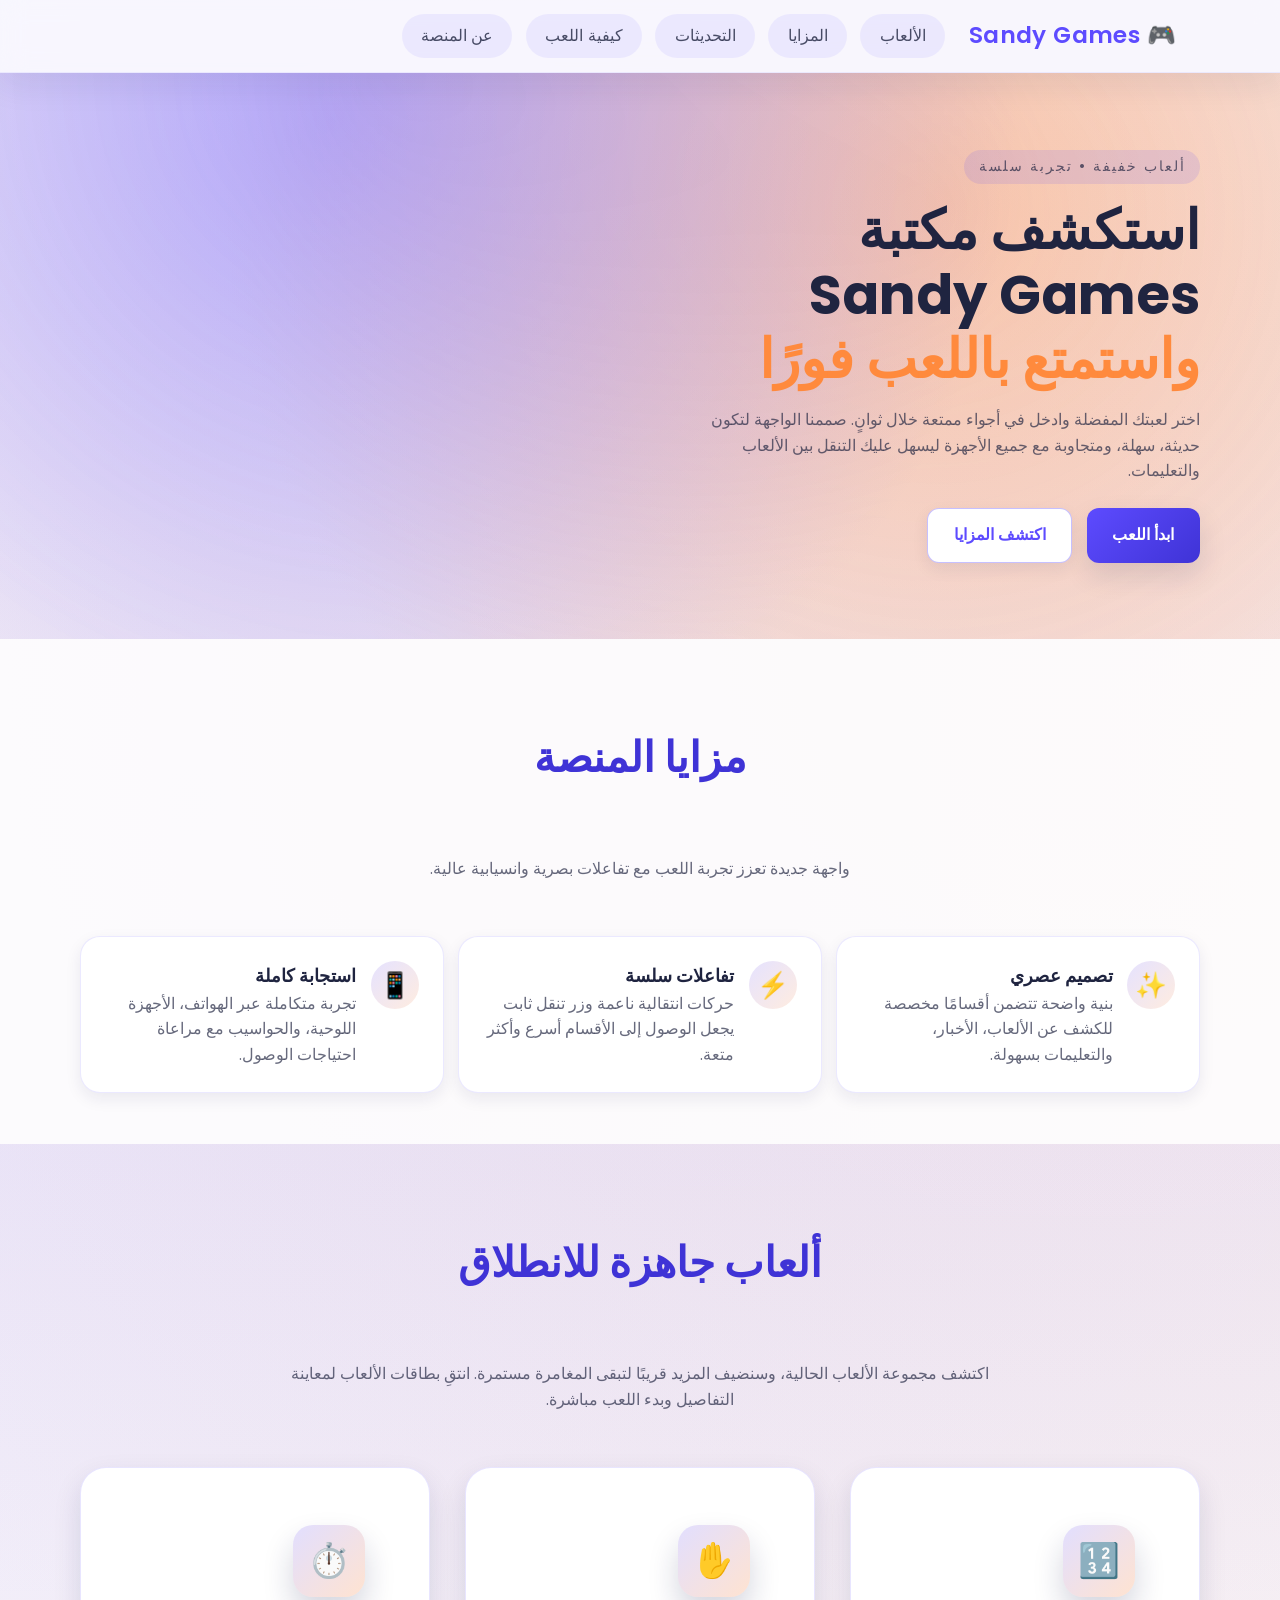
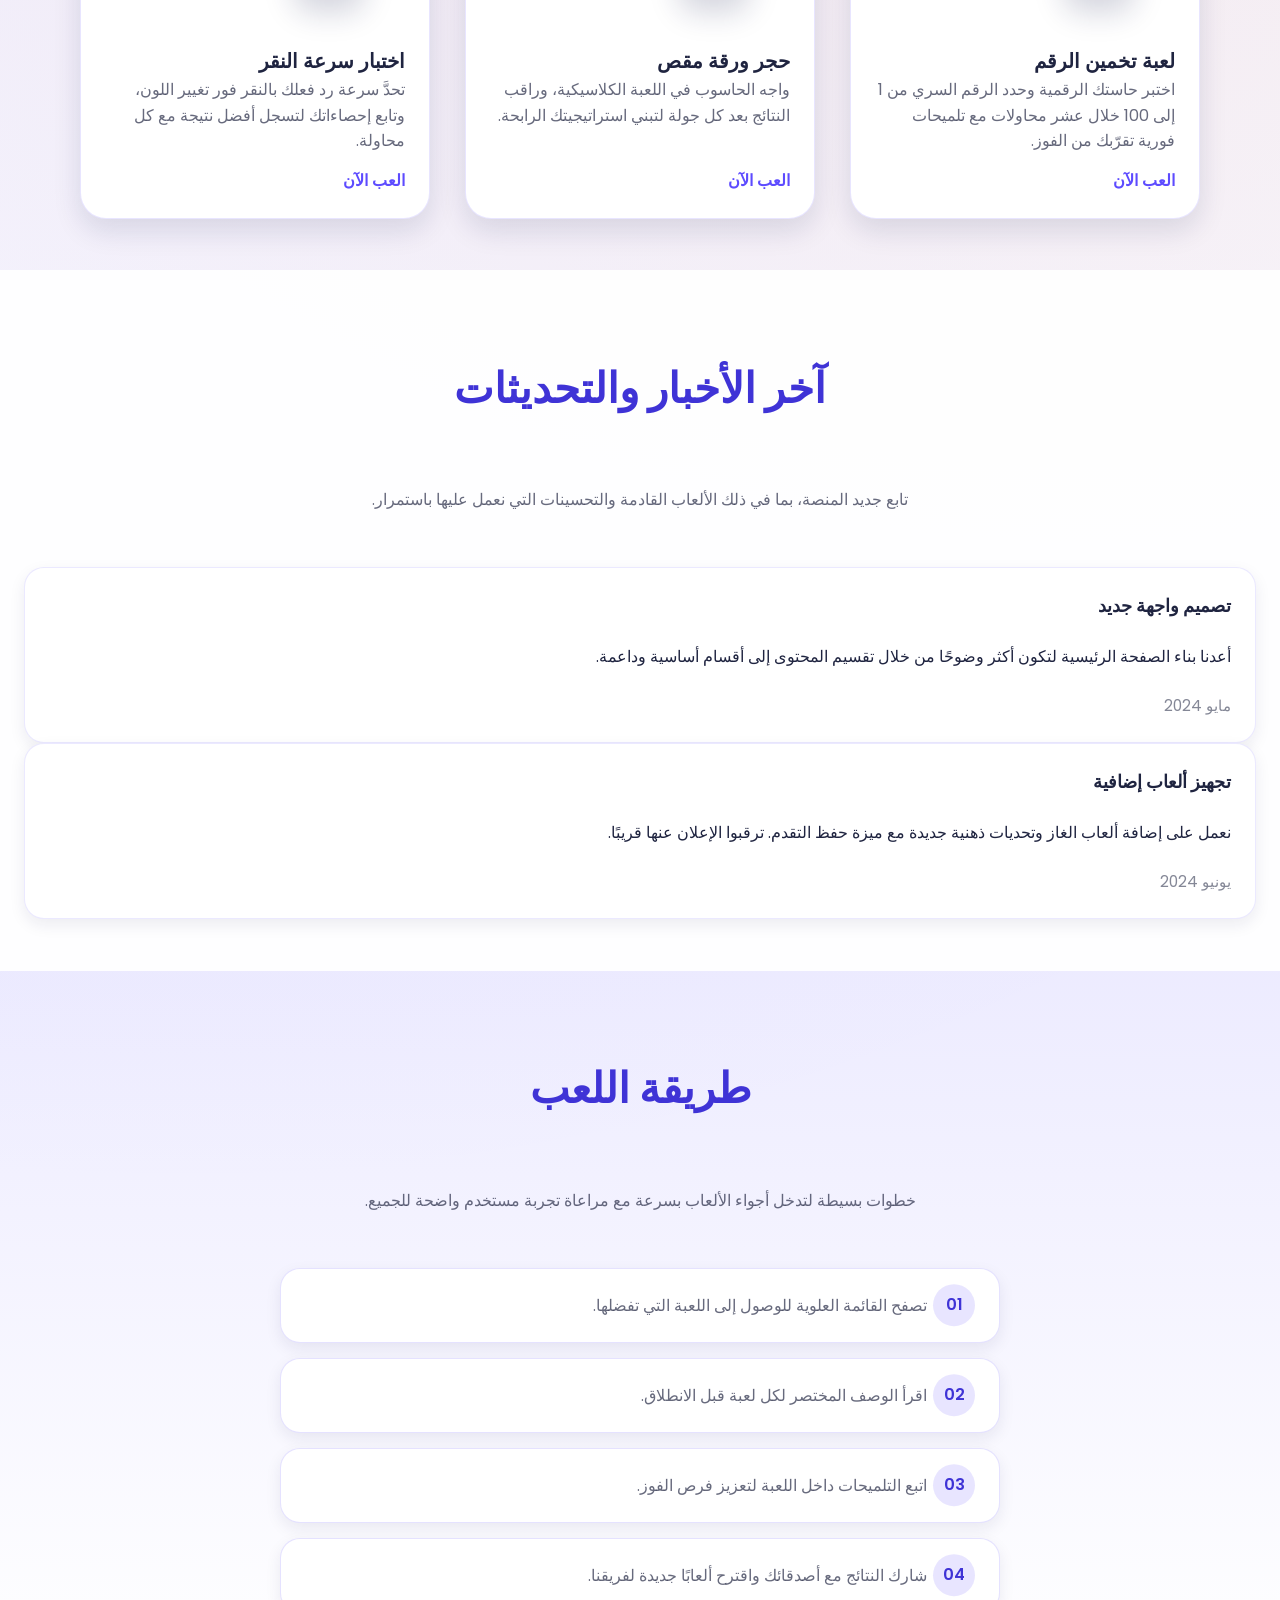
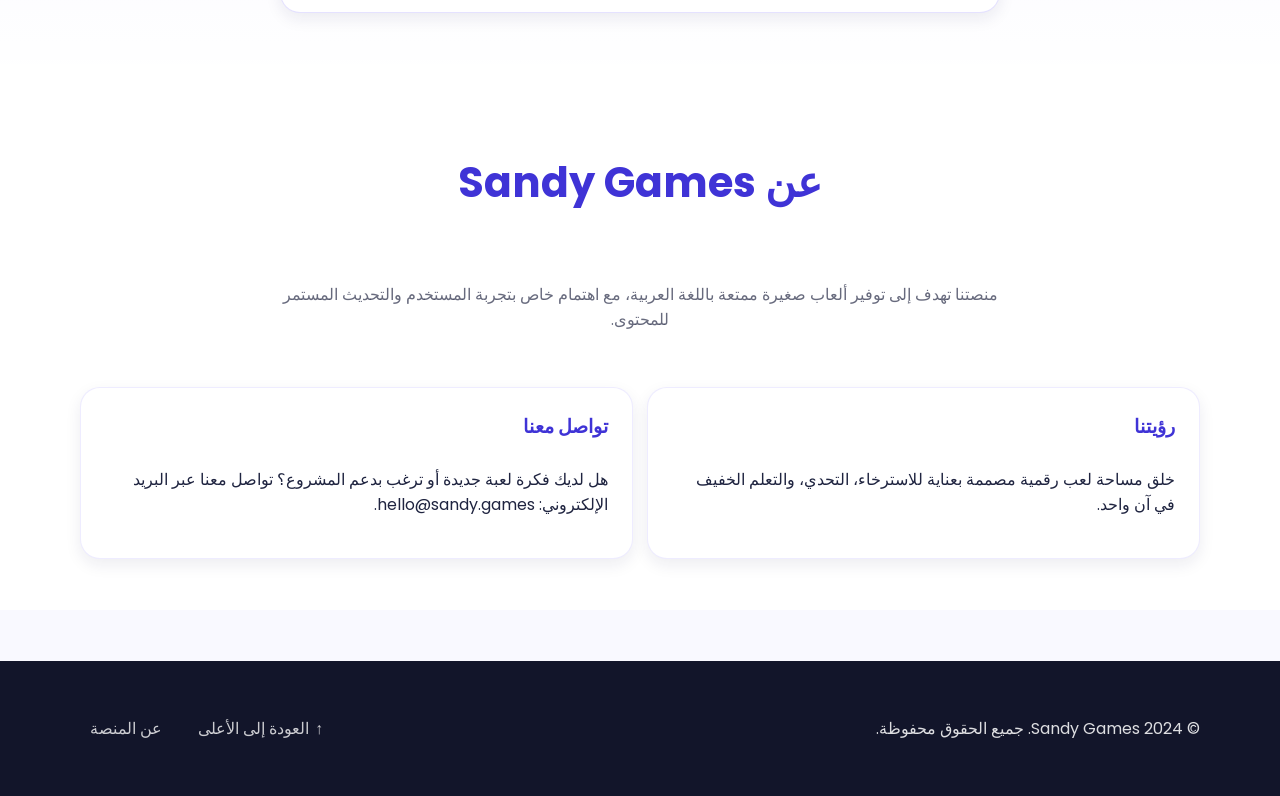
==== commit 486768da: "Enhance hero section structure and decorative elements" ====
--- a/index.html
+++ b/index.html
@@ -40,28 +40,33 @@
       </nav>
     </header>
 
-    <main id="main-content">
       <section class="hero" id="hero" aria-labelledby="hero-heading">
+        <div class="hero__background" aria-hidden="true">
+          <span class="hero__shape hero__shape--orb"></span>
+          <span class="hero__shape hero__shape--ring"></span>
+          <span class="hero__shape hero__shape--flare"></span>
+        </div>
         <div class="hero__inner">
           <div class="hero__copy">
             <span class="hero__eyebrow">ألعاب خفيفة • تجربة سلسة</span>
-            <h1 id="hero-heading">
+            <h1 id="hero-heading" class="hero__headline">
               استكشف مكتبة Sandy Games
               <span class="text-accent">واستمتع باللعب فورًا</span>
             </h1>
-            <p>
+            <p class="hero__description">
               اختر لعبتك المفضلة وادخل في أجواء ممتعة خلال ثوانٍ. صممنا الواجهة
               لتكون حديثة، سهلة، ومتجاوبة مع جميع الأجهزة ليسهل عليك التنقل بين
               الألعاب والتعليمات.
             </p>
             <div class="hero__actions">
               <a class="btn btn--primary" href="#games" data-scroll>ابدأ اللعب</a>
-              <a class="btn btn--ghost" href="#features" data-scroll
-                >اكتشف المزايا</a
-              >
+              <a class="btn btn--ghost" href="#features" data-scroll>
+                اكتشف المزايا
+              </a>
             </div>
           </div>
           <figure class="hero__visual" aria-hidden="true">
+            <span class="hero__visual-glow"></span>
             <img
               src="https://illustrations.popsy.co/violet/playtime.svg"
               alt=""
--- a/assets/styles.css
+++ b/assets/styles.css
@@ -1,424 +1,804 @@
 :root {
-  --primary-color: #4c6ef5;
-  --accent-color: #f76707;
-  --background-color: #f8f9fa;
-  --text-color: #212529;
-  --max-width: 1100px;
+  color-scheme: light;
+  --clr-primary: #5d4bff;
+  --clr-primary-strong: #3f33d6;
+  --clr-accent: #ff8a3d;
+  --clr-surface: #ffffff;
+  --clr-surface-muted: #f3f5ff;
+  --clr-background: #f9f9ff;
+  --clr-text: #1f2440;
+  --clr-text-muted: rgba(31, 36, 64, 0.68);
+  --clr-border: rgba(93, 75, 255, 0.12);
+  --clr-shadow: rgba(16, 26, 67, 0.12);
+  --shadow-lg: 0 20px 50px rgba(20, 28, 78, 0.12);
+  --shadow-md: 0 12px 28px rgba(20, 28, 78, 0.12);
+  --shadow-sm: 0 6px 16px rgba(20, 28, 78, 0.08);
+  --radius-xl: 26px;
+  --radius-lg: 20px;
+  --radius-md: 16px;
+  --radius-sm: 12px;
+  --radius-xs: 999px;
+  --font-sans: "Poppins", "Segoe UI", Tahoma, sans-serif;
+  --font-weight-regular: 400;
+  --font-weight-medium: 500;
+  --font-weight-semibold: 600;
+  --max-width: 1120px;
+  --space-xs: clamp(0.35rem, 1vw, 0.5rem);
+  --space-sm: clamp(0.65rem, 1.5vw, 0.9rem);
+  --space-md: clamp(1rem, 2vw, 1.5rem);
+  --space-lg: clamp(1.6rem, 3vw, 2.4rem);
+  --space-xl: clamp(2rem, 4vw, 3.2rem);
+  --transition-base: 180ms ease;
 }
 
 * {
   box-sizing: border-box;
+}
+
+html {
+  font-size: 100%;
+  scroll-behavior: smooth;
+}
+
+body {
+  margin: 0;
+  font-family: var(--font-sans);
+  font-weight: var(--font-weight-regular);
+  color: var(--clr-text);
+  background: radial-gradient(circle at 15% 20%, rgba(93, 75, 255, 0.08), transparent 60%),
+    radial-gradient(circle at 85% 15%, rgba(255, 138, 61, 0.12), transparent 55%), var(--clr-background);
+  min-height: 100vh;
+  line-height: 1.6;
+  text-rendering: optimizeLegibility;
+}
+
+img {
+  display: block;
+  max-width: 100%;
+  height: auto;
+  border-radius: var(--radius-lg);
+}
+
+a {
+  color: inherit;
+  text-decoration: none;
+}
+
+a:focus-visible,
+button:focus-visible {
+  outline: 3px solid rgba(93, 75, 255, 0.4);
+  outline-offset: 4px;
+}
+
+button {
+  font: inherit;
+  border: 0;
+  cursor: pointer;
+  color: inherit;
+  background: none;
+}
+
+.skip-link {
+  position: absolute;
+  inset-inline-start: 1rem;
+  top: 1rem;
+  padding: 0.75rem 1.25rem;
+  background: var(--clr-primary);
+  color: #fff;
+  border-radius: var(--radius-sm);
+  transform: translateY(-150%);
+  transition: transform var(--transition-base);
+  z-index: 50;
+}
+
+.skip-link:focus {
+  transform: translateY(0);
+}
+
+.site-header {
+  position: sticky;
+  top: 0;
+  z-index: 30;
+  backdrop-filter: saturate(140%) blur(12px);
+  background: rgba(249, 249, 255, 0.86);
+  border-bottom: 1px solid rgba(93, 75, 255, 0.08);
+  box-shadow: 0 12px 32px rgba(20, 28, 78, 0.08);
+}
+
+.site-nav {
+  margin: 0 auto;
+  max-width: var(--max-width);
+  padding: var(--space-sm) var(--space-md);
+  display: flex;
+  align-items: center;
+  gap: var(--space-md);
+}
+
+.site-logo {
+  font-weight: var(--font-weight-semibold);
+  font-size: clamp(1.1rem, 2vw, 1.45rem);
+  color: var(--clr-primary);
+  letter-spacing: 0.4px;
+  display: inline-flex;
+  align-items: center;
+  gap: 0.4rem;
+}
+
+.nav-toggle {
+  display: none;
+}
+
+.nav-links {
   margin: 0;
   padding: 0;
-}
-
-html {
-  scroll-behavior: smooth;
-}
-
-body {
-  font-family: "Poppins", "Segoe UI", Tahoma, Geneva, Verdana, sans-serif;
-  background-color: var(--background-color);
-  background-image: radial-gradient(circle at 20% 20%, rgba(76, 110, 245, 0.08), transparent 55%),
-    radial-gradient(circle at 80% 10%, rgba(247, 103, 7, 0.08), transparent 55%);
-  color: var(--text-color);
-  line-height: 1.6;
-  min-height: 100vh;
-}
-}
-
-a {
-  color: var(--primary-color);
-  text-decoration: none;
-  transition: color 0.2s ease;
-}
-
-a:hover,
-a:focus {
-  color: var(--accent-color);
-}
-
-header {
-  background: white;
-  box-shadow: 0 2px 8px rgba(0, 0, 0, 0.08);
-  position: sticky;
-  top: 0;
-  z-index: 10;
-}
-
-nav {
-  max-width: var(--max-width);
-  margin: 0 auto;
-  padding: 1rem 1.5rem;
+  list-style: none;
   display: flex;
   align-items: center;
-  justify-content: space-between;
-  gap: 1rem;
-}
-
-.logo {
-  font-weight: 700;
-  font-size: 1.35rem;
-  color: var(--primary-color);
-  letter-spacing: 0.3px;
-}
-
-.nav-links {
-  display: flex;
-  gap: 0.75rem;
-  flex-wrap: wrap;
+  gap: clamp(0.4rem, 1.2vw, 0.85rem);
 }
 
 .nav-links a {
-  padding: 0.5rem 1rem;
-  border-radius: 999px;
-  background-color: rgba(76, 110, 245, 0.1);
-  font-weight: 500;
-  transition: background-color 0.2s ease, transform 0.2s ease, box-shadow 0.2s ease;
+  position: relative;
+  display: inline-flex;
+  align-items: center;
+  justify-content: center;
+  padding: 0.55rem 1.2rem;
+  border-radius: var(--radius-xs);
+  font-weight: var(--font-weight-medium);
+  color: rgba(31, 36, 64, 0.8);
+  transition: color var(--transition-base), transform var(--transition-base),
+    box-shadow var(--transition-base), background var(--transition-base);
+  background: rgba(93, 75, 255, 0.08);
+}
+
+.nav-links a::after {
+  content: "";
+  position: absolute;
+  inset: 0;
+  border-radius: inherit;
+  background: linear-gradient(135deg, rgba(93, 75, 255, 0.28), rgba(255, 138, 61, 0.28));
+  opacity: 0;
+  transition: opacity var(--transition-base);
+  z-index: -1;
 }
 
 .nav-links a:hover,
-.nav-links a:focus {
-  background-color: rgba(76, 110, 245, 0.18);
-  transform: translateY(-1px);
-  box-shadow: 0 6px 14px rgba(76, 110, 245, 0.2);
-}
+.nav-links a:focus-visible {
+  color: var(--clr-primary-strong);
+  transform: translateY(-2px);
+  box-shadow: 0 12px 24px rgba(20, 28, 78, 0.15);
+}
+
+.nav-links a:hover::after,
+.nav-links a:focus-visible::after {
+  opacity: 1;
+}
+
+main {
+  display: block;
+}
+
+.section {
+  padding: var(--space-xl) var(--space-md);
+  position: relative;
+}
+
+.section::before {
+  content: "";
+  position: absolute;
+  inset-inline: 20%;
+  top: 30%;
+  height: 40%;
+  border-radius: 50%;
+  background: linear-gradient(150deg, rgba(93, 75, 255, 0.08), rgba(255, 138, 61, 0.08));
+  opacity: 0;
+  transform: translateY(10px);
+  transition: opacity 400ms ease, transform 400ms ease;
+  pointer-events: none;
+}
+
+.section:hover::before {
+  opacity: 1;
+  transform: translateY(0);
+}
+
 .hero {
-  padding: clamp(3rem, 6vw, 5rem) 1.5rem;
-  background: linear-gradient(135deg, rgba(76, 110, 245, 0.18), rgba(247, 103, 7, 0.15));
   position: relative;
   overflow: hidden;
-}
-}
-
+  padding: clamp(3rem, 6vw, 5rem) var(--space-md);
+}
+
+.hero::before,
 .hero::after {
   content: "";
   position: absolute;
-  inset: 0;
-  background: radial-gradient(circle at 20% 20%, rgba(247, 103, 7, 0.12), transparent 60%),
-    radial-gradient(circle at 80% 30%, rgba(76, 110, 245, 0.12), transparent 60%);
-  opacity: 0.7;
-}
-
-.hero-content {
+  inset: -20% -10%;
+  background: radial-gradient(circle at 30% 20%, rgba(93, 75, 255, 0.32), transparent 55%),
+    radial-gradient(circle at 70% 30%, rgba(255, 138, 61, 0.28), transparent 60%);
+  z-index: 0;
+  animation: heroGlow 14s ease-in-out infinite alternate;
+}
+
+.hero::after {
+  inset: -25% -5%;
+  transform: rotate(6deg);
+  opacity: 0.5;
+  filter: blur(10px);
+}
+
+.hero__inner {
   position: relative;
   z-index: 1;
   max-width: var(--max-width);
   margin: 0 auto;
   display: grid;
-  grid-template-columns: repeat(auto-fit, minmax(280px, 1fr));
-  gap: clamp(2rem, 5vw, 3rem);
-  align-items: center;
-}
-
-.hero h1 {
-  font-size: clamp(2.3rem, 5vw, 3.2rem);
-  margin-bottom: 1.1rem;
-  color: #18214d;
-  line-height: 1.2;
-}
-
-.hero p {
-  font-size: 1.08rem;
-  color: rgba(33, 37, 41, 0.82);
+  grid-template-columns: repeat(auto-fit, minmax(260px, 1fr));
+  gap: clamp(2rem, 6vw, 3.8rem);
+  align-items: center;
+}
+
+.hero__eyebrow {
+  display: inline-flex;
+  align-items: center;
+  gap: 0.4rem;
+  font-size: 0.9rem;
+  text-transform: uppercase;
+  letter-spacing: 2px;
+  color: rgba(31, 36, 64, 0.7);
+  background: rgba(93, 75, 255, 0.12);
+  border-radius: var(--radius-xs);
+  padding: 0.35rem 0.9rem;
+  animation: fadeSlideUp 600ms ease forwards;
+}
+
+.hero__copy h1 {
+  font-size: clamp(2.2rem, 5vw, 3.4rem);
+  font-weight: 700;
+  line-height: 1.18;
+  margin-top: var(--space-sm);
+  margin-bottom: var(--space-sm);
+}
+
+.text-accent {
+  color: var(--clr-accent);
+  display: block;
+}
+
+.hero__copy p {
+  color: var(--clr-text-muted);
   max-width: 520px;
 }
 
-.cta-buttons {
-  margin-top: 1.8rem;
+.hero__actions {
+  margin-top: var(--space-md);
   display: flex;
-  gap: 1rem;
   flex-wrap: wrap;
-}
-
-.cta-buttons a {
-  background: linear-gradient(135deg, var(--primary-color), #5f87ff);
-  color: white;
+  gap: var(--space-sm);
+}
+
+.hero__visual {
+  position: relative;
+  display: grid;
+  place-items: center;
+  min-height: 240px;
+}
+
+.hero__visual img {
+  width: min(360px, 100%);
+  box-shadow: var(--shadow-lg);
+  animation: floatY 6s ease-in-out infinite;
+}
+
+.btn {
+  position: relative;
+  display: inline-flex;
+  align-items: center;
+  justify-content: center;
+  gap: 0.5rem;
   padding: 0.85rem 1.6rem;
-  border-radius: 12px;
-  font-weight: 600;
-  box-shadow: 0 12px 24px rgba(76, 110, 245, 0.35);
-  transition: transform 0.25s ease, box-shadow 0.25s ease;
-}
-
-.cta-buttons a:hover,
-.cta-buttons a:focus {
+  border-radius: var(--radius-sm);
+  font-weight: var(--font-weight-semibold);
+  transition: transform var(--transition-base), box-shadow var(--transition-base),
+    background var(--transition-base), color var(--transition-base);
+}
+
+.btn::after {
+  content: "";
+  position: absolute;
+  inset: 0;
+  border-radius: inherit;
+  background: linear-gradient(135deg, rgba(255, 138, 61, 0.24), rgba(93, 75, 255, 0.24));
+  opacity: 0;
+  transition: opacity var(--transition-base);
+  z-index: -1;
+}
+
+.btn--primary {
+  background: linear-gradient(135deg, var(--clr-primary), var(--clr-primary-strong));
+  color: #fff;
+  box-shadow: var(--shadow-md);
+}
+
+.btn--primary:hover,
+.btn--primary:focus-visible {
+  transform: translateY(-2px) scale(1.01);
+  box-shadow: 0 18px 36px rgba(24, 32, 89, 0.3);
+}
+
+.btn--ghost {
+  background: var(--clr-surface);
+  color: var(--clr-primary);
+  border: 1.5px solid rgba(93, 75, 255, 0.35);
+  box-shadow: var(--shadow-sm);
+}
+
+.btn--ghost:hover,
+.btn--ghost:focus-visible {
   transform: translateY(-2px);
-  box-shadow: 0 18px 32px rgba(76, 110, 245, 0.4);
-}
-
-.cta-buttons a.secondary {
-  background: white;
-  color: var(--primary-color);
-  box-shadow: inset 0 0 0 2px rgba(76, 110, 245, 0.35), 0 10px 22px rgba(76, 110, 245, 0.18);
-}
-.section {
-  padding: clamp(3rem, 6vw, 4.5rem) 1.5rem;
-}
-
-.section:nth-of-type(even) {
-  background-color: rgba(255, 255, 255, 0.92);
-}
-
-.section:nth-of-type(odd) {
-  background-color: rgba(255, 255, 255, 0.75);
-}
-
-.section-header {
+  color: var(--clr-primary-strong);
+}
+
+.btn--ghost:hover::after,
+.btn--ghost:focus-visible::after,
+.btn--link:hover::after,
+.btn--link:focus-visible::after {
+  opacity: 1;
+}
+
+.btn--link {
+  color: var(--clr-primary);
+  font-weight: var(--font-weight-semibold);
+  padding: 0;
+  background: none;
+}
+
+.btn--link::after {
+  content: "";
+  position: absolute;
+  inset-inline: 0;
+  inset-block-end: -0.2rem;
+  height: 2px;
+  border-radius: 2px;
+  background: linear-gradient(135deg, var(--clr-primary), var(--clr-accent));
+  opacity: 0.6;
+  transform-origin: center;
+  transition: opacity var(--transition-base), transform var(--transition-base);
+}
+
+.btn--link:hover::after,
+.btn--link:focus-visible::after {
+  opacity: 1;
+  transform: scaleX(1.05);
+}
+
+.section__header {
+  max-width: 720px;
+  margin: 0 auto var(--space-lg);
+  text-align: center;
+  display: grid;
+  gap: var(--space-sm);
+}
+
+.section__header h2 {
+  font-size: clamp(1.9rem, 4vw, 2.6rem);
+  color: var(--clr-primary-strong);
+}
+
+.section__header p {
+  color: var(--clr-text-muted);
+}
+
+.features {
+  background: rgba(255, 255, 255, 0.82);
+}
+
+.feature-list {
+  margin: 0 auto;
+  padding: 0;
+  list-style: none;
   max-width: var(--max-width);
-  margin: 0 auto 2.5rem;
-  text-align: center;
-  display: grid;
-  gap: 0.75rem;
-  justify-items: center;
-}
-
-.section-header h2 {
-  font-size: clamp(1.9rem, 4vw, 2.5rem);
-  color: #12213d;
-}
-
-.section-header p {
-  color: rgba(33, 37, 41, 0.68);
-  max-width: 620px;
+  display: grid;
+  gap: var(--space-sm);
+  grid-template-columns: repeat(auto-fit, minmax(220px, 1fr));
+}
+
+.feature-card {
+  display: grid;
+  grid-template-columns: auto 1fr;
+  gap: var(--space-sm);
+  align-items: start;
+  padding: var(--space-md);
+  background: var(--clr-surface);
+  border-radius: var(--radius-lg);
+  box-shadow: var(--shadow-sm);
+  border: 1px solid var(--clr-border);
+  transform-origin: center;
+  transition: transform var(--transition-base), box-shadow var(--transition-base),
+    border-color var(--transition-base);
+}
+
+.feature-card__icon {
+  display: grid;
+  place-items: center;
+  width: 48px;
+  height: 48px;
+  font-size: 1.6rem;
+  border-radius: var(--radius-xs);
+  background: linear-gradient(135deg, rgba(93, 75, 255, 0.16), rgba(255, 138, 61, 0.16));
+  color: var(--clr-primary-strong);
+  animation: pulseGlow 2600ms ease-in-out infinite;
+}
+
+.feature-card:hover,
+.feature-card:focus-within {
+  transform: translateY(-4px);
+  box-shadow: var(--shadow-md);
+  border-color: rgba(93, 75, 255, 0.3);
+}
+
+.feature-card h3 {
+  margin: 0;
+  font-size: 1.15rem;
+  font-weight: var(--font-weight-semibold);
+}
+
+.feature-card p {
+  margin: 0;
+  color: var(--clr-text-muted);
+}
+
+.games {
+  background: linear-gradient(180deg, rgba(93, 75, 255, 0.04), transparent 65%);
 }
 
 .game-grid {
+  margin: 0 auto;
   max-width: var(--max-width);
+  display: grid;
+  grid-template-columns: repeat(auto-fit, minmax(250px, 1fr));
+  gap: clamp(1.2rem, 3vw, 2.2rem);
+}
+
+.game-card {
+  display: grid;
+  grid-template-rows: auto 1fr auto;
+  gap: var(--space-sm);
+  padding: var(--space-md);
+  border-radius: var(--radius-xl);
+  background: var(--clr-surface);
+  box-shadow: var(--shadow-md);
+  border: 1px solid rgba(93, 75, 255, 0.14);
+  position: relative;
+  overflow: hidden;
+  transition: transform 240ms ease, box-shadow 240ms ease;
+}
+
+.game-card::before {
+  content: "";
+  position: absolute;
+  inset: -40% -20%;
+  background: radial-gradient(circle at 30% 30%, rgba(93, 75, 255, 0.16), transparent 60%),
+    radial-gradient(circle at 70% 70%, rgba(255, 138, 61, 0.16), transparent 65%);
+  opacity: 0;
+  transition: opacity 300ms ease;
+  z-index: 0;
+}
+
+.game-card:hover,
+.game-card:focus-within {
+  transform: translateY(-6px) scale(1.01);
+  box-shadow: 0 26px 50px rgba(24, 32, 89, 0.18);
+}
+
+.game-card:hover::before,
+.game-card:focus-within::before {
+  opacity: 1;
+}
+
+.game-card__media {
+  width: clamp(64px, 8vw, 72px);
+  height: clamp(64px, 8vw, 72px);
+  border-radius: var(--radius-lg);
+  display: grid;
+  place-items: center;
+  background: linear-gradient(135deg, rgba(93, 75, 255, 0.18), rgba(255, 138, 61, 0.24));
+  font-size: clamp(1.8rem, 5vw, 2.1rem);
+  color: #fff;
+  box-shadow: 0 16px 30px rgba(20, 28, 78, 0.18);
+}
+
+.game-card__body h3 {
+  margin: 0;
+  font-size: 1.25rem;
+  font-weight: var(--font-weight-semibold);
+}
+
+.game-card__body p {
+  margin: 0;
+  color: var(--clr-text-muted);
+}
+
+.game-card__footer {
+  display: flex;
+  justify-content: flex-start;
+  align-items: center;
+}
+
+.updates {
+  background: rgba(255, 255, 255, 0.92);
+}
+
+.updates-list {
   margin: 0 auto;
-  display: grid;
-  grid-template-columns: repeat(auto-fit, minmax(260px, 1fr));
-  gap: clamp(1.5rem, 4vw, 2.2rem);
-}
-
-.game-card {
-  background-color: white;
-  border-radius: 18px;
-  padding: clamp(1.6rem, 3vw, 2rem);
-  box-shadow: 0 10px 24px rgba(15, 23, 42, 0.08);
+  max-width: var(--max-width);
+  display: grid;
+  gap: var(--space-sm);
+}
+
+.update-card {
+  padding: var(--space-md);
+  background: var(--clr-surface);
+  border-radius: var(--radius-lg);
+  border: 1px solid var(--clr-border);
+  box-shadow: var(--shadow-sm);
+  display: grid;
+  gap: var(--space-xs);
+  transition: transform var(--transition-base), box-shadow var(--transition-base);
+}
+
+.update-card:hover,
+.update-card:focus-within {
+  transform: translateY(-4px);
+  box-shadow: var(--shadow-md);
+}
+
+.update-card h3 {
+  margin: 0;
+  font-size: 1.1rem;
+  font-weight: var(--font-weight-semibold);
+}
+
+.update-card time {
+  font-size: 0.95rem;
+  color: rgba(31, 36, 64, 0.55);
+}
+
+.instructions {
+  background: linear-gradient(180deg, rgba(93, 75, 255, 0.08), rgba(255, 255, 255, 0.92));
+}
+
+.instruction-steps {
+  margin: 0 auto;
+  max-width: 720px;
+  counter-reset: step;
+  display: grid;
+  gap: var(--space-sm);
+  padding-inline-start: 0;
+  list-style: none;
+}
+
+.instruction-steps li {
+  position: relative;
+  padding: var(--space-md);
+  padding-inline-start: calc(var(--space-md) + 3rem);
+  background: var(--clr-surface);
+  border-radius: var(--radius-lg);
+  border: 1px solid rgba(93, 75, 255, 0.16);
+  box-shadow: var(--shadow-sm);
+  color: var(--clr-text-muted);
+  transition: transform var(--transition-base), box-shadow var(--transition-base);
+}
+
+.instruction-steps li::before {
+  counter-increment: step;
+  content: counter(step, decimal-leading-zero);
+  position: absolute;
+  inset-inline-start: var(--space-md);
+  top: 50%;
+  transform: translateY(-50%);
+  width: 2.6rem;
+  height: 2.6rem;
+  border-radius: var(--radius-xs);
+  display: grid;
+  place-items: center;
+  font-weight: var(--font-weight-semibold);
+  color: var(--clr-primary-strong);
+  background: rgba(93, 75, 255, 0.14);
+}
+
+.instruction-steps li:hover,
+.instruction-steps li:focus-within {
+  transform: translateX(-4px);
+  box-shadow: var(--shadow-md);
+}
+
+.about {
+  background: rgba(255, 255, 255, 0.94);
+}
+
+.about__content {
+  margin: 0 auto;
+  max-width: var(--max-width);
+  display: grid;
+  gap: var(--space-sm);
+  grid-template-columns: repeat(auto-fit, minmax(240px, 1fr));
+}
+
+.about__content article {
+  padding: var(--space-md);
+  background: var(--clr-surface);
+  border-radius: var(--radius-lg);
+  border: 1px solid rgba(93, 75, 255, 0.1);
+  box-shadow: var(--shadow-sm);
+  display: grid;
+  gap: var(--space-xs);
+}
+
+.about__content h3 {
+  margin: 0;
+  font-size: 1.2rem;
+  color: var(--clr-primary-strong);
+}
+
+.site-footer {
+  margin-top: var(--space-xl);
+  padding: var(--space-lg) var(--space-md);
+  background: #12152a;
+  color: rgba(255, 255, 255, 0.86);
+}
+
+.footer__inner {
+  margin: 0 auto;
+  max-width: var(--max-width);
   display: flex;
-  gap: 1.2rem;
-}
-
-.game-status {
-  display: grid;
-  gap: 0.35rem;
-}
-
-.game-status p {
-  display: flex;
-  gap: 0.35rem;
-  align-items: center;
-}
-
-#attempts-remaining {
-  font-weight: 600;
-  font-size: 1.1rem;
+  flex-wrap: wrap;
+  align-items: center;
+  justify-content: space-between;
+  gap: var(--space-sm);
+}
+
+.footer__links {
   display: inline-flex;
   align-items: center;
-  justify-content: center;
-  min-width: 2.25rem;
-  border-radius: 999px;
-  padding: 0.15rem 0.6rem;
-  background-color: rgba(76, 110, 245, 0.12);
-  color: var(--primary-color);
-  transition: background-color 0.3s ease, transform 0.3s ease;
-}
-
-.game-feedback {
-  color: rgba(33, 37, 41, 0.8);
-}
-
-.game-feedback.success {
-  color: #2f9e44;
-}
-
-.game-feedback.error {
-  color: #c92a2a;
-}
-
-.attempts-animate {
-  animation: attemptsPulse 0.6s ease;
-}
-
-@keyframes attemptsPulse {
+  gap: var(--space-sm);
+}
+
+.footer__links a {
+  color: rgba(255, 255, 255, 0.78);
+  padding: 0.35rem 0.65rem;
+  border-radius: var(--radius-xs);
+  transition: background var(--transition-base), color var(--transition-base);
+}
+
+.footer__links a:hover,
+.footer__links a:focus-visible {
+  color: #fff;
+  background: rgba(255, 255, 255, 0.1);
+}
+
+.back-to-top::before {
+  content: "↑";
+  margin-inline-end: 0.4rem;
+}
+
+@keyframes floatY {
+  0%,
+  100% {
+    transform: translateY(0px);
+  }
+  50% {
+    transform: translateY(-12px);
+  }
+}
+
+@keyframes heroGlow {
   0% {
-    transform: scale(1);
-    background-color: rgba(76, 110, 245, 0.12);
-  }
-  40% {
-    transform: scale(1.18);
-    background-color: rgba(247, 103, 7, 0.25);
+    transform: scale(1) rotate(0deg);
   }
   100% {
-    transform: scale(1);
-    background-color: rgba(76, 110, 245, 0.12);
-  }
-}
-  box-shadow: inset 0 0 0 1px rgba(76, 110, 245, 0.2);
-  transition: background-color 0.2s ease, color 0.2s ease, transform 0.2s ease, box-shadow 0.2s ease;
-  position: relative;
-  z-index: 1;
-}
-}
-
-.game-card a:hover,
-.game-card a:focus {
-  background-color: var(--primary-color);
-  color: white;
-  transform: translateY(-1px);
-}
-
-.instructions {
-  max-width: var(--max-width);
-  margin: 0 auto;
-  background-color: white;
-  border-radius: 20px;
-  padding: clamp(2rem, 4vw, 2.8rem);
-  box-shadow: 0 14px 30px rgba(15, 23, 42, 0.08);
-  border: 1px solid rgba(76, 110, 245, 0.08);
-}
-
-.instructions ol {
-  margin-left: 1.5rem;
-}
-
-.instructions li + li {
-  margin-top: 0.75rem;
-}
-
-footer {
-  background-color: #10141f;
-  color: rgba(255, 255, 255, 0.9);
-  padding: clamp(2rem, 5vw, 2.8rem) 1.5rem;
-  border-top: 1px solid rgba(255, 255, 255, 0.08);
-}
-
-footer .footer-content {
-  max-width: var(--max-width);
-  margin: 0 auto;
-  display: flex;
-  align-items: center;
-  justify-content: space-between;
-  flex-wrap: wrap;
-  gap: 1rem;
-}
-  max-width: var(--max-width);
-  margin: 0 auto;
-  display: flex;
-  align-items: center;
-  justify-content: space-between;
-  flex-wrap: wrap;
-  gap: 0.75rem;
-}
-
-.game-page {
-  background: linear-gradient(180deg, rgba(76, 110, 245, 0.1), rgba(248, 249, 250, 0.85));
-  min-height: 100vh;
-  display: flex;
-  flex-direction: column;
-}
-
-.sub-header {
-  position: sticky;
-  top: 0;
-}
-
-.game-container {
-  flex: 1;
-  display: flex;
-  align-items: center;
-  justify-content: center;
-  padding: 2.5rem 1.5rem;
-}
-
-.active-game {
-  width: min(100%, 540px);
-}
-
-.game-status {
-  display: grid;
-  gap: 1rem;
-}
-
-.game-feedback {
-  font-weight: 500;
-}
-
-/* Guess Number game adjustments */
-.guess-form {
-  display: grid;
-  gap: 0.75rem;
-  margin-top: 1.25rem;
-}
-
-.guess-form label {
-  font-weight: 600;
-  font-size: 1.05rem;
-  color: rgba(33, 37, 41, 0.85);
-}
-
-.guess-controls {
-  display: flex;
-  gap: 0.85rem;
-  align-items: stretch;
-  flex-wrap: wrap;
-}
-
-#guess-input {
-  flex: 1 1 220px;
-  padding: 0.9rem 1.1rem;
-  font-size: 1.1rem;
-  border: 2px solid rgba(76, 110, 245, 0.35);
-  border-radius: 14px;
-  transition: border-color 0.2s ease, box-shadow 0.2s ease;
-}
-
-#guess-input:focus {
-  border-color: var(--primary-color);
-  box-shadow: 0 0 0 3px rgba(76, 110, 245, 0.18);
-  outline: none;
-}
-
-#submit-guess {
-  flex: 0 0 auto;
-  padding: 0.95rem 1.6rem;
-  font-size: 1.05rem;
-  font-weight: 600;
-  border-radius: 14px;
-}
-
-@media (max-width: 480px) {
-  .guess-controls {
+    transform: scale(1.05) rotate(8deg);
+  }
+}
+
+@keyframes fadeSlideUp {
+  0% {
+    opacity: 0;
+    transform: translateY(12px);
+  }
+  100% {
+    opacity: 1;
+    transform: translateY(0);
+  }
+}
+
+@keyframes pulseGlow {
+  0%,
+  100% {
+    box-shadow: 0 0 0 0 rgba(93, 75, 255, 0.2);
+  }
+  50% {
+    box-shadow: 0 0 0 12px rgba(93, 75, 255, 0);
+  }
+}
+
+@keyframes shimmer {
+  0% {
+    transform: translateX(-100%);
+  }
+  100% {
+    transform: translateX(120%);
+  }
+}
+
+@media (max-width: 920px) {
+  .site-nav {
+    justify-content: space-between;
+  }
+
+  .nav-links {
+    flex-wrap: wrap;
+    justify-content: flex-end;
+  }
+
+  .hero__inner {
+    grid-template-columns: 1fr;
+    text-align: center;
+  }
+
+  .hero__copy p {
+    margin-inline: auto;
+  }
+
+  .hero__actions {
+    justify-content: center;
+  }
+
+  .hero__visual {
+    order: -1;
+  }
+
+  .game-grid {
+    grid-template-columns: repeat(auto-fit, minmax(220px, 1fr));
+  }
+
+  .footer__inner {
     flex-direction: column;
-  }
-
-  #submit-guess {
-#submit-guess {
-  transition: transform 0.15s ease, box-shadow 0.15s ease;
-}
-
-#submit-guess:enabled:hover,
-#submit-guess:enabled:focus-visible {
-  transform: translateY(-1px);
-  box-shadow: 0 8px 20px rgba(76, 110, 245, 0.2);
-}
-
-.guess-button-animate {
-  animation: guess-button-press 0.28s ease;
-}
-
-@keyframes guess-button-press {
-  0% {
-    transform: translateY(0);
-    box-shadow: 0 6px 14px rgba(76, 110, 245, 0.2);
-  }
-  40% {
-    transform: translateY(1px) scale(0.97);
-    box-shadow: 0 2px 6px rgba(76, 110, 245, 0.12);
-  }
-  100% {
-    transform: translateY(0);
-    box-shadow: 0 6px 14px rgba(76, 110, 245, 0.2);
+    text-align: center;
+  }
+}
+
+@media (max-width: 640px) {
+  .site-nav {
+    flex-wrap: wrap;
+    gap: var(--space-sm);
+  }
+
+  .nav-links {
+    width: 100%;
+    justify-content: space-between;
+  }
+
+  .feature-card {
+    grid-template-columns: 1fr;
+    text-align: center;
+  }
+
+  .feature-card__icon {
+    margin: 0 auto;
+  }
+
+  .instruction-steps li {
+    padding-inline-start: calc(var(--space-md) + 2.6rem);
+  }
+}
+
+@media (prefers-reduced-motion: reduce) {
+  *,
+  *::before,
+  *::after {
+    animation-duration: 0.01ms !important;
+    animation-iteration-count: 1 !important;
+    transition-duration: 0.01ms !important;
+    scroll-behavior: auto !important;
   }
 }
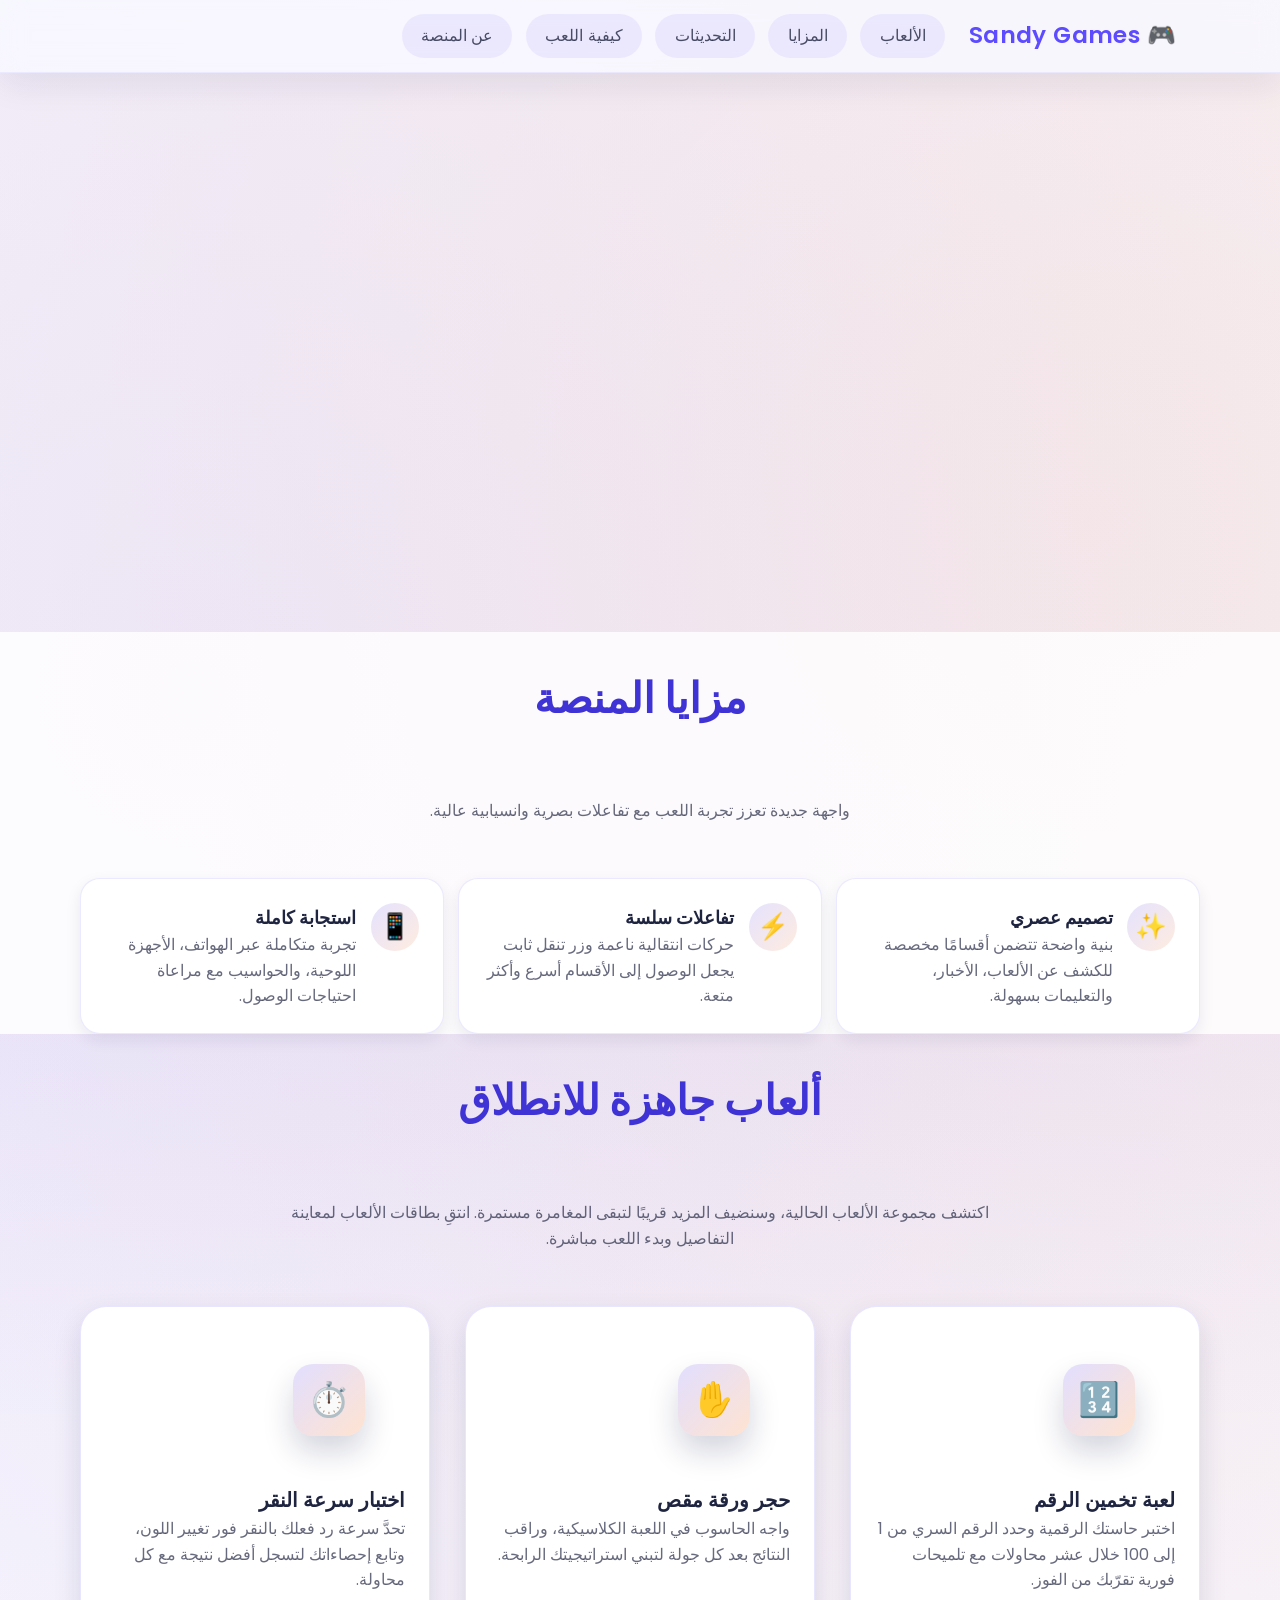
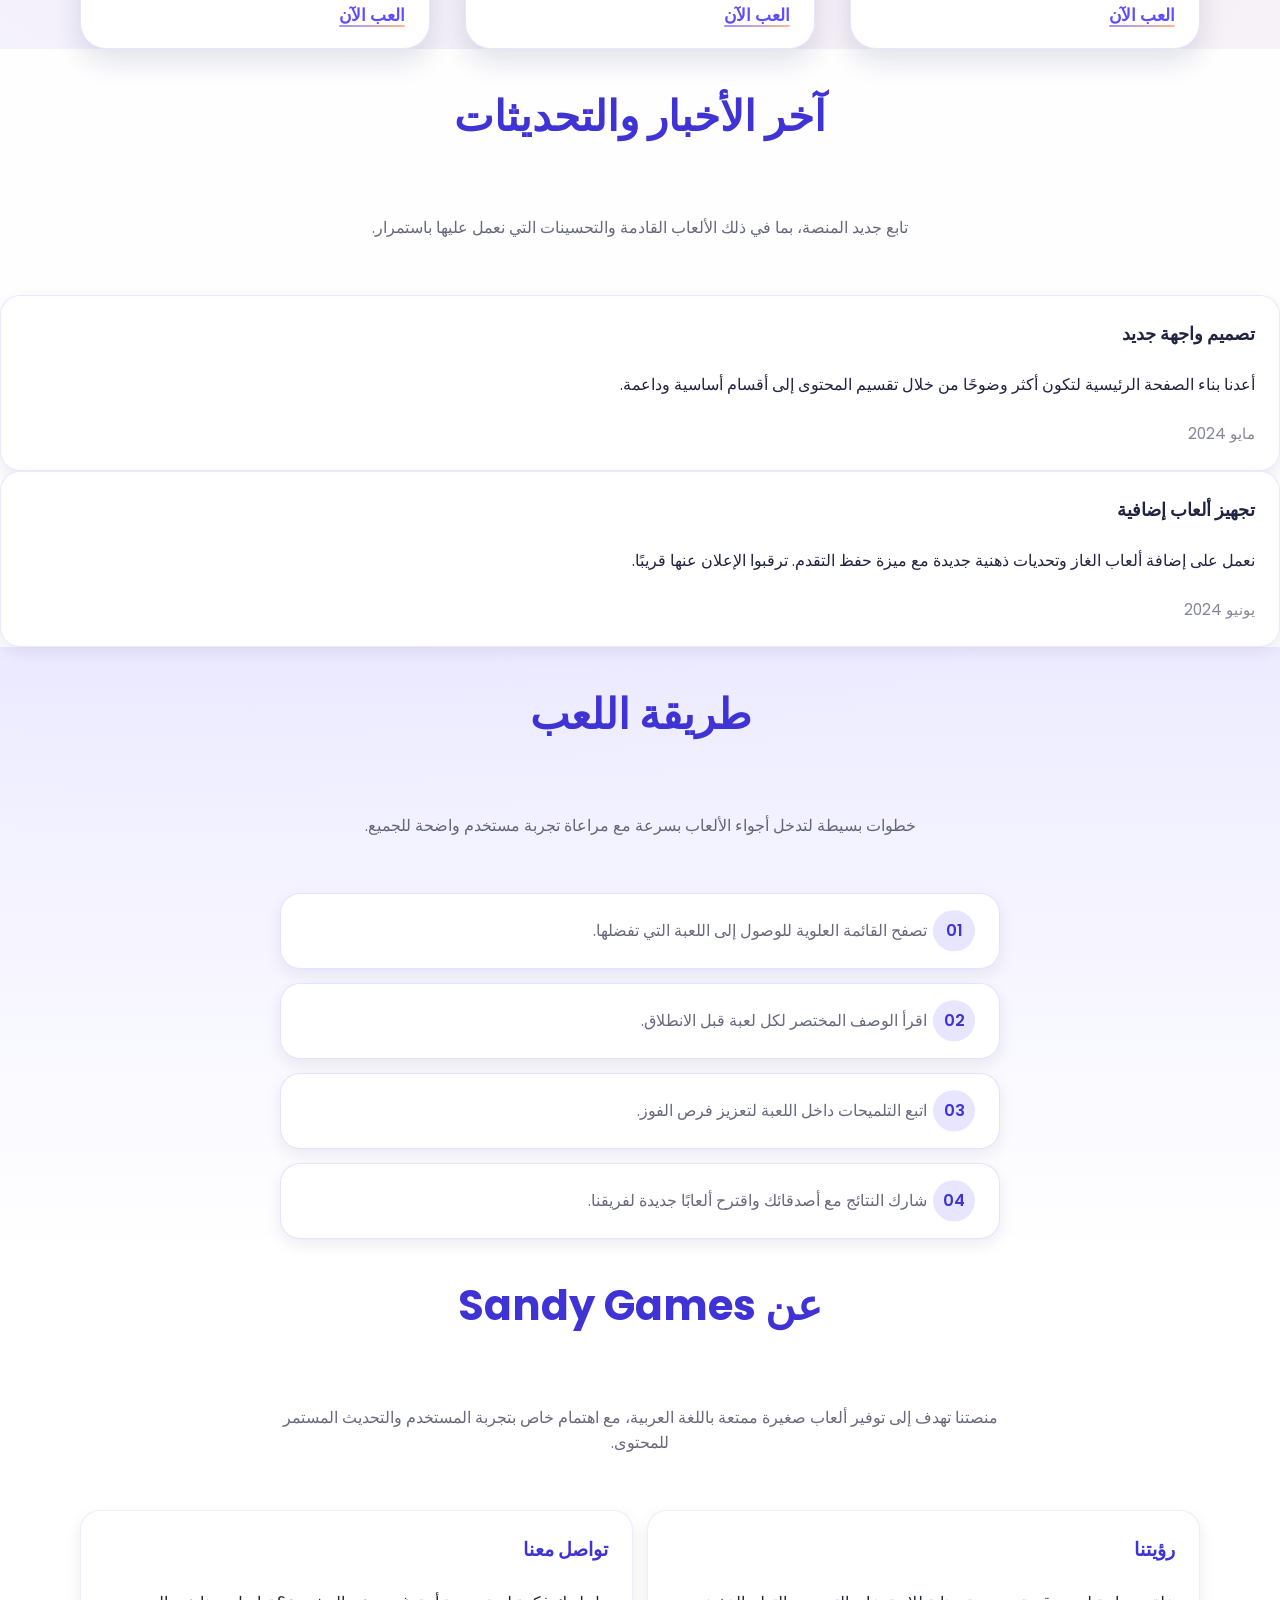
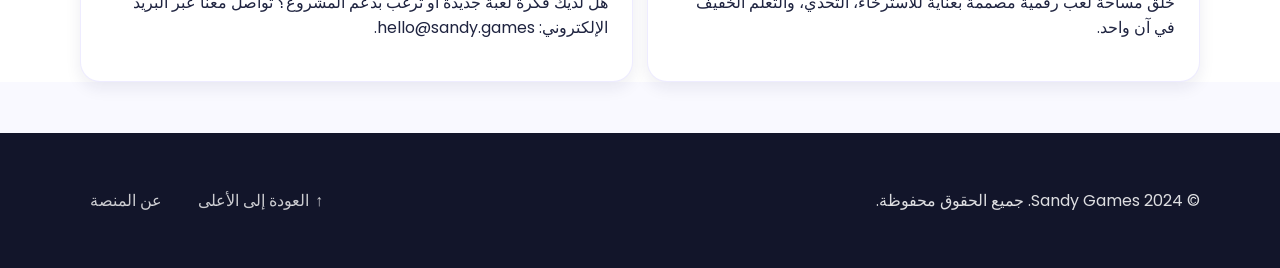
==== commit 88a49f0d: "update hero markup" ====
--- a/index.html
+++ b/index.html
@@ -39,33 +39,35 @@
         </ul>
       </nav>
     </header>
-
+    <main id="main-content">
       <section class="hero" id="hero" aria-labelledby="hero-heading">
         <div class="hero__background" aria-hidden="true">
-          <span class="hero__shape hero__shape--orb"></span>
-          <span class="hero__shape hero__shape--ring"></span>
-          <span class="hero__shape hero__shape--flare"></span>
-        </div>
+          <span class="hero__flair hero__flair--orb"></span>
+          <span class="hero__flair hero__flair--ring"></span>
+          <span class="hero__flair hero__flair--beam"></span>
+        </div>
+        <span class="hero__floating-layer" aria-hidden="true"></span>
         <div class="hero__inner">
           <div class="hero__copy">
-            <span class="hero__eyebrow">ألعاب خفيفة • تجربة سلسة</span>
-            <h1 id="hero-heading" class="hero__headline">
+            <span class="hero__eyebrow" data-animate="fade-up">ألعاب خفيفة • تجربة سلسة</span>
+            <h1 id="hero-heading" class="hero__headline" data-animate="fade-up" data-animate-delay="80">
               استكشف مكتبة Sandy Games
               <span class="text-accent">واستمتع باللعب فورًا</span>
             </h1>
-            <p class="hero__description">
-              اختر لعبتك المفضلة وادخل في أجواء ممتعة خلال ثوانٍ. صممنا الواجهة
-              لتكون حديثة، سهلة، ومتجاوبة مع جميع الأجهزة ليسهل عليك التنقل بين
-              الألعاب والتعليمات.
-            </p>
-            <div class="hero__actions">
+            <p
+              class="hero__description"
+              data-animate="fade-up"
+              data-animate-delay="160"
+            >
+              اختر لعبتك المفضلة وادخل في أجواء ممتعة خلال ثوانٍ. صممنا الواجهة لتكون حديثة، سهلة،
+              ومتجاوبة مع جميع الأجهزة ليسهل عليك التنقل بين الألعاب والتعليمات.
+            </p>
+            <div class="hero__actions" data-animate="fade-up" data-animate-delay="240">
               <a class="btn btn--primary" href="#games" data-scroll>ابدأ اللعب</a>
-              <a class="btn btn--ghost" href="#features" data-scroll>
-                اكتشف المزايا
-              </a>
+              <a class="btn btn--ghost" href="#features" data-scroll> اكتشف المزايا </a>
             </div>
           </div>
-          <figure class="hero__visual" aria-hidden="true">
+          <figure class="hero__visual" aria-hidden="true" data-animate="fade-up" data-animate-delay="200">
             <span class="hero__visual-glow"></span>
             <img
               src="https://illustrations.popsy.co/violet/playtime.svg"
@@ -74,6 +76,7 @@
             />
           </figure>
         </div>
+        </div>
       </section>
 
       <section class="section features" id="features" aria-labelledby="features-heading">
--- a/assets/styles.css
+++ b/assets/styles.css
@@ -177,91 +177,424 @@
 main {
   display: block;
 }
-
-.section {
-  padding: var(--space-xl) var(--space-md);
-  position: relative;
-}
-
-.section::before {
-  content: "";
-  position: absolute;
-  inset-inline: 20%;
-  top: 30%;
-  height: 40%;
-  border-radius: 50%;
-  background: linear-gradient(150deg, rgba(93, 75, 255, 0.08), rgba(255, 138, 61, 0.08));
-  opacity: 0;
-  transform: translateY(10px);
-  transition: opacity 400ms ease, transform 400ms ease;
-  pointer-events: none;
-}
-
-.section:hover::before {
-  opacity: 1;
-  transform: translateY(0);
-}
-
 .hero {
   position: relative;
   overflow: hidden;
-  padding: clamp(3rem, 6vw, 5rem) var(--space-md);
+  padding: calc(var(--space-xl) * 1.2) var(--space-md) calc(var(--space-xl) * 1.4);
 }
 
 .hero::before,
 .hero::after {
   content: "";
   position: absolute;
-  inset: -20% -10%;
-  background: radial-gradient(circle at 30% 20%, rgba(93, 75, 255, 0.32), transparent 55%),
-    radial-gradient(circle at 70% 30%, rgba(255, 138, 61, 0.28), transparent 60%);
-  z-index: 0;
-  animation: heroGlow 14s ease-in-out infinite alternate;
+  border-radius: 999px;
+  pointer-events: none;
+  filter: blur(0);
+  opacity: 0;
+  transition: opacity 450ms ease 200ms, transform 750ms cubic-bezier(0.16, 1, 0.3, 1);
+}
+
+.hero::before {
+  inset: 12% auto auto 55%;
+  width: clamp(180px, 35vw, 280px);
+  height: clamp(180px, 35vw, 280px);
+  background: radial-gradient(circle, rgba(93, 75, 255, 0.35), transparent 70%);
+  transform: translate3d(36px, 50px, 0) scale(0.7);
 }
 
 .hero::after {
-  inset: -25% -5%;
-  transform: rotate(6deg);
-  opacity: 0.5;
-  filter: blur(10px);
+  inset: auto 12% 10% auto;
+  width: clamp(140px, 30vw, 220px);
+  height: clamp(140px, 30vw, 220px);
+  background: radial-gradient(circle, rgba(255, 138, 61, 0.28), transparent 68%);
+  transform: translate3d(50px, 30px, 0) scale(0.7);
+}
+
+.hero.is-ready::before,
+.hero.is-ready::after {
+  opacity: 1;
+  transform: translate3d(0, 0, 0) scale(1);
+}
+
+.hero__floating-layer {
+  position: absolute;
+  inset: 10% 12% auto auto;
+  width: clamp(120px, 28vw, 200px);
+  aspect-ratio: 3 / 4;
+  background: linear-gradient(160deg, rgba(255, 255, 255, 0.6), rgba(93, 75, 255, 0.2));
+  border-radius: var(--radius-lg);
+  box-shadow: 0 30px 60px rgba(49, 42, 108, 0.22);
+  transform: translate3d(30px, -40px, 0) rotate(-8deg) scale(0.85);
+  opacity: 0;
+  transition: opacity 420ms ease 260ms, transform 800ms cubic-bezier(0.16, 1, 0.3, 1);
+  overflow: hidden;
+}
+
+.hero__floating-layer::after {
+  content: "";
+  position: absolute;
+  inset: 18% 14% auto 14%;
+  height: 3px;
+  border-radius: 999px;
+  background: rgba(93, 75, 255, 0.35);
+  transform-origin: left center;
+  transform: scaleX(0);
+  opacity: 0;
+  transition: transform 680ms cubic-bezier(0.16, 1, 0.3, 1) 260ms, opacity 260ms linear 260ms;
+}
+
+.hero.is-ready .hero__floating-layer {
+  opacity: 1;
+  transform: translate3d(0, 0, 0) rotate(0deg) scale(1);
+}
+
+.hero.is-ready .hero__floating-layer::after {
+  transform: scaleX(1);
+  opacity: 1;
 }
 
 .hero__inner {
   position: relative;
-  z-index: 1;
+  margin: 0 auto;
   max-width: var(--max-width);
-  margin: 0 auto;
-  display: grid;
-  grid-template-columns: repeat(auto-fit, minmax(260px, 1fr));
-  gap: clamp(2rem, 6vw, 3.8rem);
+  display: grid;
+  gap: clamp(2rem, 4vw, 4rem);
   align-items: center;
+  grid-template-columns: repeat(2, minmax(0, 1fr));
+}
+
+.hero__copy {
+  position: relative;
+  display: grid;
+  gap: clamp(0.8rem, 2vw, 1.3rem);
+  z-index: 2;
+  padding-inline-end: clamp(1rem, 4vw, 3rem);
+}
+
+.hero__copy::before {
+  content: "";
+  position: absolute;
+  inset-inline-start: 0;
+  inset-block-start: 0;
+  width: clamp(54px, 10vw, 90px);
+  height: clamp(54px, 10vw, 90px);
+  background: radial-gradient(circle, rgba(255, 138, 61, 0.32), transparent 70%);
+  filter: blur(0);
+  opacity: 0;
+  transform: translate3d(-20px, -20px, 0) scale(0.6);
+  transition: opacity 450ms ease 240ms, transform 820ms cubic-bezier(0.16, 1, 0.3, 1);
+}
+
+.hero.is-ready .hero__copy::before {
+  opacity: 1;
+  transform: translate3d(0, 0, 0) scale(1);
 }
 
 .hero__eyebrow {
   display: inline-flex;
   align-items: center;
-  gap: 0.4rem;
-  font-size: 0.9rem;
+  justify-content: flex-start;
+  gap: 0.45rem;
+  font-weight: var(--font-weight-medium);
+  letter-spacing: 0.6px;
+  font-size: clamp(0.85rem, 2.4vw, 0.96rem);
+  color: rgba(31, 36, 64, 0.7);
   text-transform: uppercase;
-  letter-spacing: 2px;
-  color: rgba(31, 36, 64, 0.7);
-  background: rgba(93, 75, 255, 0.12);
-  border-radius: var(--radius-xs);
-  padding: 0.35rem 0.9rem;
-  animation: fadeSlideUp 600ms ease forwards;
-}
-
-.hero__copy h1 {
-  font-size: clamp(2.2rem, 5vw, 3.4rem);
-  font-weight: 700;
-  line-height: 1.18;
-  margin-top: var(--space-sm);
-  margin-bottom: var(--space-sm);
-}
-
-.text-accent {
+  transform: translate3d(0, 24px, 0);
+  opacity: 0;
+}
+
+.hero__eyebrow::before {
+  content: "";
+  display: block;
+  width: 26px;
+  height: 3px;
+  border-radius: 999px;
+  background: linear-gradient(90deg, rgba(93, 75, 255, 0.85), rgba(255, 138, 61, 0.7));
+  transform-origin: left center;
+  transform: scaleX(0);
+  opacity: 0;
+}
+
+.hero__headline {
+  font-size: clamp(2rem, 4vw, 3.2rem);
+  line-height: 1.15;
+  margin: 0;
+  transform: translate3d(0, 32px, 0);
+  opacity: 0;
+}
+
+.hero__headline .text-accent {
   color: var(--clr-accent);
-  display: block;
+  display: inline-block;
+}
+
+.hero__description {
+  font-size: clamp(1.05rem, 2.2vw, 1.2rem);
+  color: var(--clr-text-muted);
+  margin: 0;
+  transform: translate3d(0, 32px, 0);
+  opacity: 0;
+}
+
+.hero__actions {
+  margin-top: var(--space-md);
+  display: flex;
+  flex-wrap: wrap;
+  gap: var(--space-sm);
+  transform: translate3d(0, 32px, 0);
+  opacity: 0;
+}
+
+.hero__visual {
+  position: relative;
+  display: grid;
+  place-items: center;
+  min-height: clamp(220px, 38vw, 320px);
+  z-index: 1;
+  transform: translate3d(20px, 20px, 0) scale(0.92);
+  opacity: 0;
+}
+
+.hero__visual-glow {
+  position: absolute;
+  inset: auto 4% 8% 4%;
+  border-radius: 999px;
+  background: radial-gradient(circle, rgba(93, 75, 255, 0.25), transparent 70%);
+  filter: blur(0);
+  opacity: 0;
+  transform: translate3d(0, 20px, 0) scale(0.8);
+  transition: opacity 420ms ease 260ms, transform 760ms cubic-bezier(0.16, 1, 0.3, 1);
+}
+
+.hero__visual img {
+  width: min(360px, 100%);
+  border-radius: clamp(16px, 3vw, 24px);
+  box-shadow: var(--shadow-lg);
+  transform: translate3d(0, 20px, 0);
+  opacity: 0;
+  transition: opacity 480ms ease 320ms, transform 820ms cubic-bezier(0.16, 1, 0.3, 1);
+}
+
+.hero.is-ready .hero__eyebrow,
+.hero.is-ready .hero__headline,
+.hero.is-ready .hero__description,
+.hero.is-ready .hero__actions,
+.hero.is-ready .hero__visual,
+.hero.is-ready .hero__visual img {
+  opacity: 1;
+  transform: translate3d(0, 0, 0);
+}
+
+.hero.is-ready .hero__eyebrow::before {
+  transform: scaleX(1);
+  opacity: 1;
+  transition: transform 540ms cubic-bezier(0.16, 1, 0.3, 1) 220ms,
+    opacity 360ms ease 220ms;
+}
+
+.hero.is-ready .hero__visual-glow,
+.hero.is-ready .hero__floating-layer::after {
+  opacity: 1;
+  transform: translate3d(0, 0, 0) scale(1);
+}
+
+.hero.is-ready .hero__visual-glow {
+  transform: translate3d(0, 0, 0) scale(1);
+}
+
+.hero.is-ready .hero__visual img {
+  transform: translate3d(0, 0, 0);
+}
+
+.hero__background {
+  position: absolute;
+  inset: 0;
+  pointer-events: none;
+  overflow: hidden;
+}
+
+.hero__flair {
+  position: absolute;
+  border-radius: 999px;
+  opacity: 0;
+  transform: scale(0.4) translate3d(50px, 50px, 0);
+  transition: opacity 420ms ease 280ms, transform 860ms cubic-bezier(0.16, 1, 0.3, 1);
+}
+
+.hero.is-ready .hero__flair {
+  opacity: 1;
+  transform: scale(1) translate3d(0, 0, 0);
+}
+
+.hero__flair--orb {
+  inset: 12% auto auto 18%;
+  width: clamp(140px, 24vw, 220px);
+  height: clamp(140px, 24vw, 220px);
+  background: radial-gradient(circle, rgba(93, 75, 255, 0.42), transparent 70%);
+}
+
+.hero__flair--ring {
+  inset: auto 24% 16% auto;
+  width: clamp(140px, 26vw, 240px);
+  height: clamp(140px, 26vw, 240px);
+  background: radial-gradient(circle, rgba(255, 255, 255, 0.8) 28%, transparent 32%);
+  border: 2px solid rgba(93, 75, 255, 0.3);
+}
+
+.hero__flair--beam {
+  inset: auto 38% 12% auto;
+  width: clamp(90px, 18vw, 160px);
+  height: clamp(190px, 36vw, 300px);
+  background: linear-gradient(165deg, rgba(93, 75, 255, 0.12), rgba(255, 138, 61, 0.18));
+  filter: blur(18px);
+}
+
+.hero__background::after {
+  content: "";
+  position: absolute;
+  inset: -30% -10% auto -10%;
+  height: clamp(180px, 36vw, 320px);
+  background: linear-gradient(120deg, rgba(255, 255, 255, 0.7), rgba(93, 75, 255, 0.25));
+  filter: blur(30px);
+  opacity: 0;
+  transform: translate3d(0, 40px, 0);
+  transition: opacity 560ms ease 280ms, transform 920ms cubic-bezier(0.16, 1, 0.3, 1);
+}
+
+.hero.is-ready .hero__background::after {
+  opacity: 1;
+  transform: translate3d(0, 0, 0);
+}
+
+@keyframes heroFadeUp {
+  0% {
+    transform: translate3d(0, 28px, 0);
+    opacity: 0;
+  }
+  60% {
+    transform: translate3d(0, -8px, 0);
+    opacity: 1;
+  }
+  100% {
+    transform: translate3d(0, 0, 0);
+    opacity: 1;
+  }
+}
+
+@keyframes heroFloat {
+  0% {
+    transform: translate3d(0, 0, 0);
+  }
+  50% {
+    transform: translate3d(0, -12px, 0);
+  }
+  100% {
+    transform: translate3d(0, 0, 0);
+  }
+}
+
+@keyframes heroGlowPulse {
+  0%,
+  100% {
+    transform: translate3d(0, 0, 0) scale(0.95);
+    opacity: 0.4;
+  }
+  50% {
+    transform: translate3d(0, -16px, 0) scale(1.05);
+    opacity: 0.7;
+  }
+}
+
+@media (max-width: 960px) {
+  .hero::before,
+  .hero::after {
+    display: none;
+  }
+
+  .hero__inner {
+    grid-template-columns: minmax(0, 1fr);
+    text-align: center;
+  }
+
+  .hero__copy {
+    padding-inline-end: 0;
+  }
+
+  .hero__copy::before {
+    inset-inline-start: 50%;
+    margin-inline-start: -30px;
+  }
+
+  .hero__floating-layer {
+    display: none;
+  }
+
+  .hero__visual {
+    transform: translate3d(0, 20px, 0) scale(0.95);
+  }
+}
+
+@media (max-width: 640px) {
+  .hero {
+    padding: calc(var(--space-xl) * 0.9) var(--space-md) calc(var(--space-xl) * 1.1);
+  }
+
+  .hero__headline {
+    font-size: clamp(1.8rem, 6vw, 2.4rem);
+  }
+
+  .hero__description {
+    font-size: clamp(1rem, 3vw, 1.1rem);
+  }
+
+  .hero__visual img {
+    width: min(300px, 100%);
+  }
+}
+
+  100% {
+    transform: translate3d(0, 0, 0);
+  }
+  50% {
+    transform: translate3d(18px, -16px, 0);
+  }
+}
+
+@keyframes ringDrift {
+  0% {
+    transform: rotate(0deg) scale(1);
+  }
+  50% {
+    transform: rotate(12deg) scale(1.05);
+  }
+  100% {
+    transform: rotate(22deg) scale(0.98);
+  }
+}
+
+@keyframes flarePulse {
+  0%,
+  100% {
+    transform: translate3d(0, 0, 0) scale(0.9);
+    opacity: 0.18;
+  }
+  50% {
+    transform: translate3d(-14px, -8px, 0) scale(1.08);
+    opacity: 0.33;
+  }
+}
+
+@keyframes eyebrowGrow {
+  0% {
+    transform: scaleX(0);
+    opacity: 0;
+  }
+  100% {
+    transform: scaleX(1);
+    opacity: 1;
+  }
+}
 }
 
 .hero__copy p {
@@ -297,27 +630,30 @@
   gap: 0.5rem;
   padding: 0.85rem 1.6rem;
   border-radius: var(--radius-sm);
-  font-weight: var(--font-weight-semibold);
+  font-weight: var(--font-weight-medium);
+  font-size: clamp(0.95rem, 2vw, 1.05rem);
+  line-height: 1;
   transition: transform var(--transition-base), box-shadow var(--transition-base),
     background var(--transition-base), color var(--transition-base);
-}
-
-.btn::after {
-  content: "";
-  position: absolute;
-  inset: 0;
-  border-radius: inherit;
-  background: linear-gradient(135deg, rgba(255, 138, 61, 0.24), rgba(93, 75, 255, 0.24));
-  opacity: 0;
-  transition: opacity var(--transition-base);
-  z-index: -1;
-}
-
-.btn--primary {
-  background: linear-gradient(135deg, var(--clr-primary), var(--clr-primary-strong));
-  color: #fff;
-  box-shadow: var(--shadow-md);
-}
+  cursor: pointer;
+}
+
+@media (prefers-reduced-motion: reduce) {
+  :root {
+    --transition-base: 0ms linear;
+  }
+
+  html {
+    scroll-behavior: auto;
+  }
+
+  body {
+    animation-duration: 0.01ms !important;
+    animation-iteration-count: 1 !important;
+    transition-duration: 0.01ms !important;
+  }
+}
+
 
 .btn--primary:hover,
 .btn--primary:focus-visible {
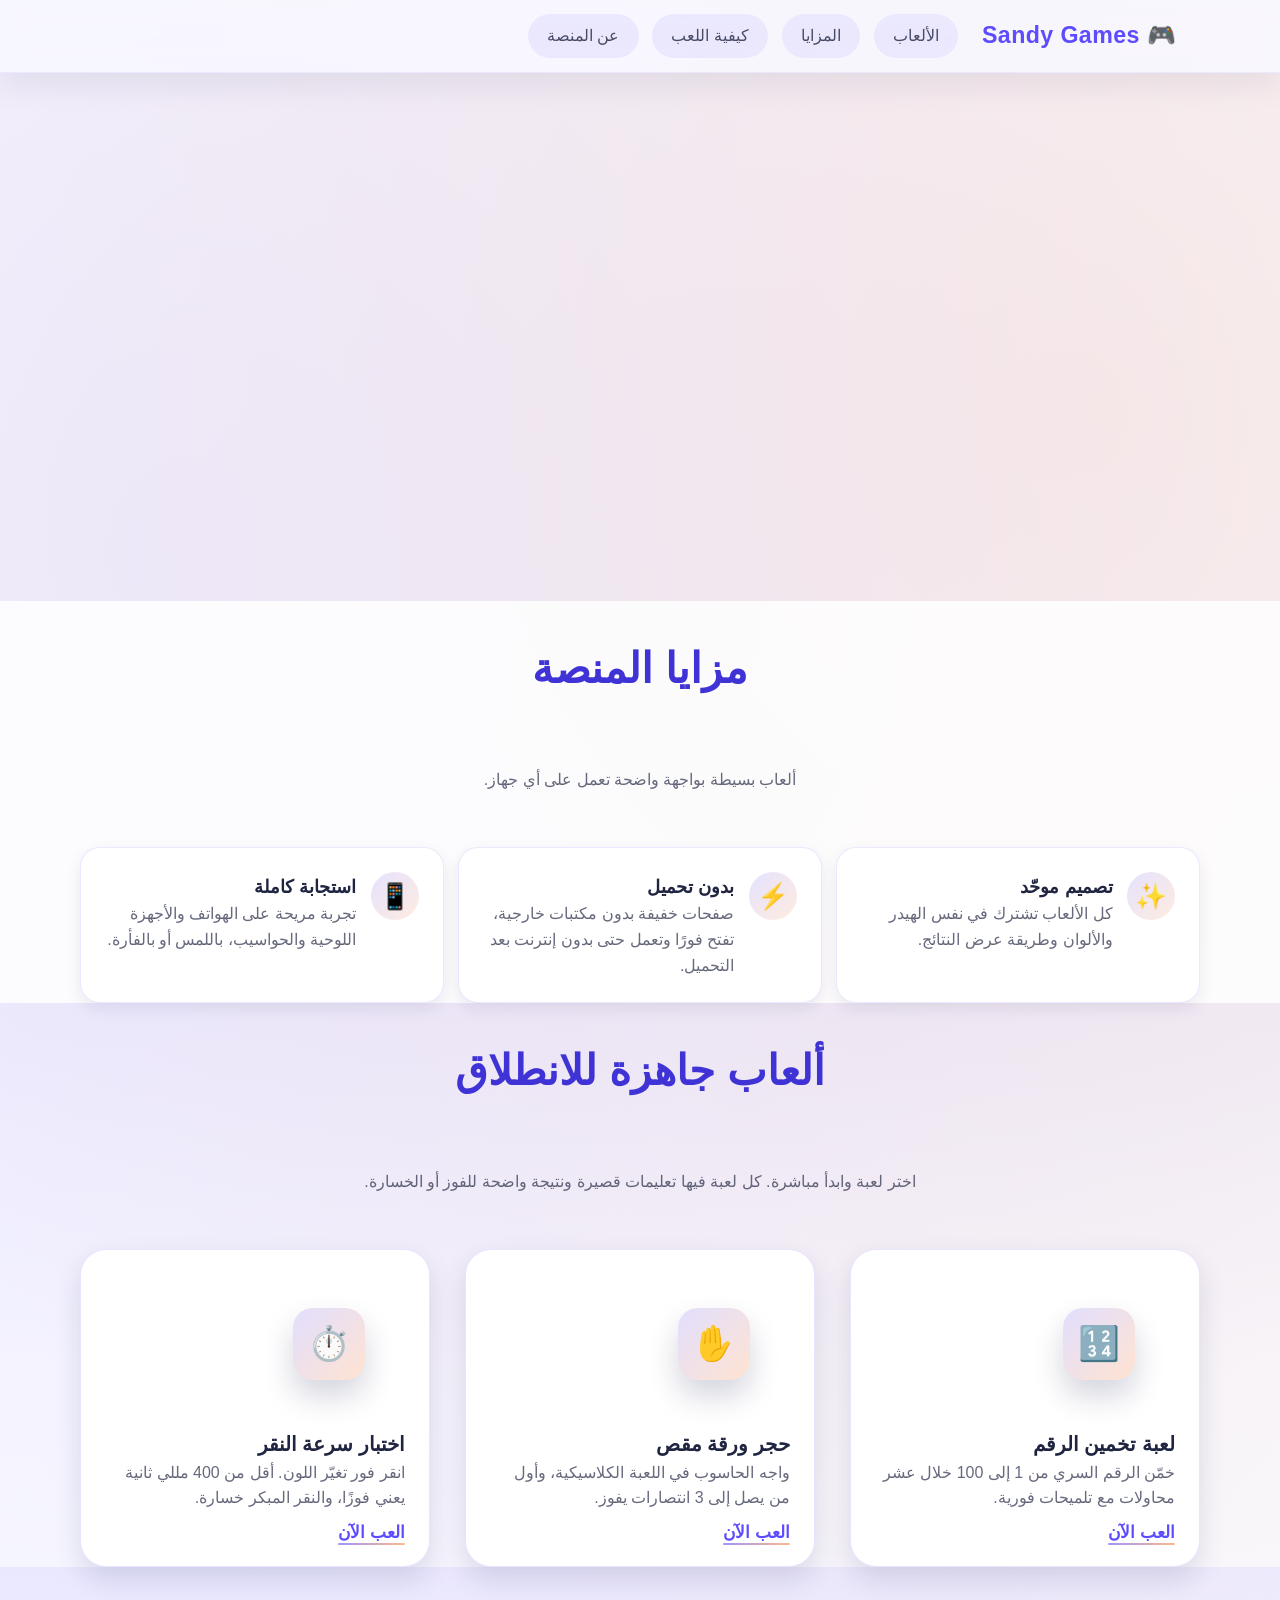
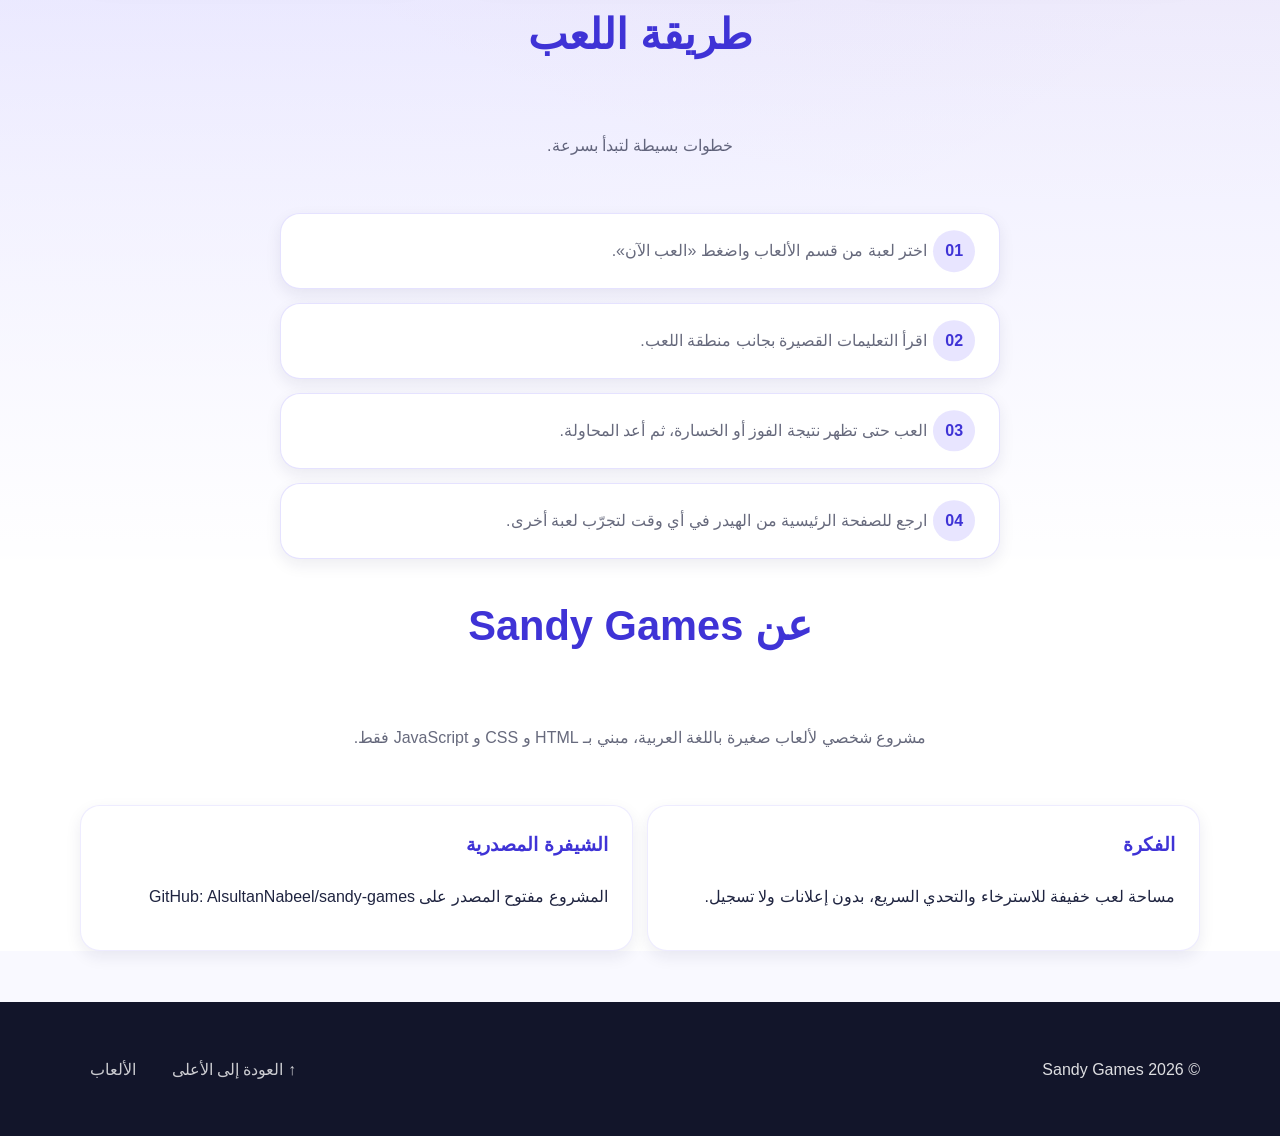
==== commit d7828e22: "Clean up home page: remove fake contact and placeholder sections Removes the unreal hello@sandy.game" ====
--- a/index.html
+++ b/index.html
@@ -5,35 +5,20 @@
     <meta name="viewport" content="width=device-width, initial-scale=1.0" />
     <meta
       name="description"
-      content="Sandy Games — منصة عربية للألعاب الصغيرة مع تصميم حديث، تفاعلات سلسة، وتعليمات واضحة."
+      content="Sandy Games — موقع عربي لألعاب صغيرة سريعة تعمل مباشرة في المتصفح."
     />
-    <title>سـاندي جيمز | منصة الألعاب الصغيرة</title>
+    <title>ساندي جيمز | منصة الألعاب الصغيرة</title>
+    <link rel="icon" href="data:image/svg+xml,<svg xmlns='http://www.w3.org/2000/svg' viewBox='0 0 100 100'><text y='.9em' font-size='90'>🎮</text></svg>" />
     <link rel="stylesheet" href="assets/styles.css" />
-    <link rel="preconnect" href="https://fonts.googleapis.com" />
-    <link rel="preconnect" href="https://fonts.gstatic.com" crossorigin />
-    <link
-      href="https://fonts.googleapis.com/css2?family=Poppins:wght@400;500;600&display=swap"
-      rel="stylesheet"
-    />
   </head>
   <body>
     <a class="skip-link" href="#main-content">تخط إلى المحتوى الرئيسي</a>
     <header class="site-header" id="top">
       <nav class="site-nav" aria-label="التنقل الرئيسي">
         <a href="#hero" class="site-logo" data-scroll>🎮 Sandy Games</a>
-        <button
-          class="nav-toggle"
-          type="button"
-          aria-label="فتح القائمة"
-          aria-expanded="false"
-          aria-controls="primary-navigation"
-        >
-          <span aria-hidden="true">☰</span>
-        </button>
-        <ul id="primary-navigation" class="nav-links">
+        <ul class="nav-links">
           <li><a href="#games" data-scroll>الألعاب</a></li>
           <li><a href="#features" data-scroll>المزايا</a></li>
-          <li><a href="#updates" data-scroll>التحديثات</a></li>
           <li><a href="#instructions" data-scroll>كيفية اللعب</a></li>
           <li><a href="#about" data-scroll>عن المنصة</a></li>
         </ul>
@@ -41,80 +26,58 @@
     </header>
     <main id="main-content">
       <section class="hero" id="hero" aria-labelledby="hero-heading">
-        <div class="hero__background" aria-hidden="true">
-          <span class="hero__flair hero__flair--orb"></span>
-          <span class="hero__flair hero__flair--ring"></span>
-          <span class="hero__flair hero__flair--beam"></span>
-        </div>
-        <span class="hero__floating-layer" aria-hidden="true"></span>
         <div class="hero__inner">
           <div class="hero__copy">
             <span class="hero__eyebrow" data-animate="fade-up">ألعاب خفيفة • تجربة سلسة</span>
-            <h1 id="hero-heading" class="hero__headline" data-animate="fade-up" data-animate-delay="80">
+            <h1 id="hero-heading" class="hero__headline" data-animate="fade-up" style="--delay: 80ms">
               استكشف مكتبة Sandy Games
               <span class="text-accent">واستمتع باللعب فورًا</span>
             </h1>
-            <p
-              class="hero__description"
-              data-animate="fade-up"
-              data-animate-delay="160"
-            >
-              اختر لعبتك المفضلة وادخل في أجواء ممتعة خلال ثوانٍ. صممنا الواجهة لتكون حديثة، سهلة،
-              ومتجاوبة مع جميع الأجهزة ليسهل عليك التنقل بين الألعاب والتعليمات.
+            <p class="hero__description" data-animate="fade-up" style="--delay: 160ms">
+              اختر لعبتك المفضلة وابدأ خلال ثوانٍ، بدون تسجيل وبدون تحميل. الواجهة عربية بالكامل
+              ومتجاوبة مع الهاتف والحاسوب.
             </p>
-            <div class="hero__actions" data-animate="fade-up" data-animate-delay="240">
+            <div class="hero__actions" data-animate="fade-up" style="--delay: 240ms">
               <a class="btn btn--primary" href="#games" data-scroll>ابدأ اللعب</a>
-              <a class="btn btn--ghost" href="#features" data-scroll> اكتشف المزايا </a>
+              <a class="btn btn--ghost" href="#features" data-scroll>اكتشف المزايا</a>
             </div>
           </div>
-          <figure class="hero__visual" aria-hidden="true" data-animate="fade-up" data-animate-delay="200">
-            <span class="hero__visual-glow"></span>
-            <img
-              src="https://illustrations.popsy.co/violet/playtime.svg"
-              alt=""
-              loading="lazy"
-            />
-          </figure>
-        </div>
+          <div class="hero__visual" aria-hidden="true" data-animate="fade-up" style="--delay: 200ms">
+            <span class="hero__tile">🔢</span>
+            <span class="hero__tile">✋</span>
+            <span class="hero__tile">⏱️</span>
+            <span class="hero__tile">🧠</span>
+            <span class="hero__tile">❌</span>
+            <span class="hero__tile">⭕</span>
+          </div>
         </div>
       </section>
 
       <section class="section features" id="features" aria-labelledby="features-heading">
         <div class="section__header">
           <h2 id="features-heading">مزايا المنصة</h2>
-          <p>
-            واجهة جديدة تعزز تجربة اللعب مع تفاعلات بصرية وانسيابية عالية.
-          </p>
+          <p>ألعاب بسيطة بواجهة واضحة تعمل على أي جهاز.</p>
         </div>
-        <ul class="feature-list" role="list">
+        <ul class="feature-list">
           <li class="feature-card">
             <span class="feature-card__icon" aria-hidden="true">✨</span>
             <div>
-              <h3>تصميم عصري</h3>
-              <p>
-                بنية واضحة تتضمن أقسامًا مخصصة للكشف عن الألعاب، الأخبار،
-                والتعليمات بسهولة.
-              </p>
+              <h3>تصميم موحّد</h3>
+              <p>كل الألعاب تشترك في نفس الهيدر والألوان وطريقة عرض النتائج.</p>
             </div>
           </li>
           <li class="feature-card">
             <span class="feature-card__icon" aria-hidden="true">⚡</span>
             <div>
-              <h3>تفاعلات سلسة</h3>
-              <p>
-                حركات انتقالية ناعمة وزر تنقل ثابت يجعل الوصول إلى الأقسام
-                أسرع وأكثر متعة.
-              </p>
+              <h3>بدون تحميل</h3>
+              <p>صفحات خفيفة بدون مكتبات خارجية، تفتح فورًا وتعمل حتى بدون إنترنت بعد التحميل.</p>
             </div>
           </li>
           <li class="feature-card">
             <span class="feature-card__icon" aria-hidden="true">📱</span>
             <div>
               <h3>استجابة كاملة</h3>
-              <p>
-                تجربة متكاملة عبر الهواتف، الأجهزة اللوحية، والحواسيب مع
-                مراعاة احتياجات الوصول.
-              </p>
+              <p>تجربة مريحة على الهواتف والأجهزة اللوحية والحواسيب، باللمس أو بالفأرة.</p>
             </div>
           </li>
         </ul>
@@ -123,90 +86,38 @@
       <section class="section games" id="games" aria-labelledby="games-heading">
         <div class="section__header">
           <h2 id="games-heading">ألعاب جاهزة للانطلاق</h2>
-          <p>
-            اكتشف مجموعة الألعاب الحالية، وسنضيف المزيد قريبًا لتبقى المغامرة
-            مستمرة. انتقِ بطاقات الألعاب لمعاينة التفاصيل وبدء اللعب مباشرة.
-          </p>
+          <p>اختر لعبة وابدأ مباشرة. كل لعبة فيها تعليمات قصيرة ونتيجة واضحة للفوز أو الخسارة.</p>
         </div>
         <div class="game-grid" role="list">
           <article class="game-card" role="listitem">
-            <figure class="game-card__media" aria-hidden="true">
-              <span class="game-card__icon">🔢</span>
-            </figure>
+            <figure class="game-card__media" aria-hidden="true">🔢</figure>
             <div class="game-card__body">
               <h3>لعبة تخمين الرقم</h3>
-              <p>
-                اختبر حاستك الرقمية وحدد الرقم السري من 1 إلى 100 خلال عشر
-                محاولات مع تلميحات فورية تقرّبك من الفوز.
-              </p>
+              <p>خمّن الرقم السري من 1 إلى 100 خلال عشر محاولات مع تلميحات فورية.</p>
             </div>
             <footer class="game-card__footer">
-              <a class="btn btn--link" href="games/guess-number/index.html">
-                العب الآن
-              </a>
+              <a class="btn btn--link" href="games/guess-number/index.html">العب الآن</a>
             </footer>
           </article>
           <article class="game-card" role="listitem">
-            <figure class="game-card__media" aria-hidden="true">
-              <span class="game-card__icon">✋</span>
-            </figure>
+            <figure class="game-card__media" aria-hidden="true">✋</figure>
             <div class="game-card__body">
               <h3>حجر ورقة مقص</h3>
-              <p>
-                واجه الحاسوب في اللعبة الكلاسيكية، وراقب النتائج بعد كل جولة
-                لتبني استراتيجيتك الرابحة.
-              </p>
+              <p>واجه الحاسوب في اللعبة الكلاسيكية، وأول من يصل إلى 3 انتصارات يفوز.</p>
             </div>
             <footer class="game-card__footer">
-              <a class="btn btn--link" href="games/rock-paper-scissors/index.html">
-                العب الآن
-              </a>
+              <a class="btn btn--link" href="games/rock-paper-scissors/index.html">العب الآن</a>
             </footer>
           </article>
           <article class="game-card" role="listitem">
-            <figure class="game-card__media" aria-hidden="true">
-              <span class="game-card__icon">⏱️</span>
-            </figure>
+            <figure class="game-card__media" aria-hidden="true">⏱️</figure>
             <div class="game-card__body">
               <h3>اختبار سرعة النقر</h3>
-              <p>
-                تحدَّ سرعة رد فعلك بالنقر فور تغيير اللون، وتابع إحصاءاتك
-                لتسجل أفضل نتيجة مع كل محاولة.
-              </p>
+              <p>انقر فور تغيّر اللون. أقل من 400 مللي ثانية يعني فوزًا، والنقر المبكر خسارة.</p>
             </div>
             <footer class="game-card__footer">
-              <a class="btn btn--link" href="games/reaction-test/index.html">
-                العب الآن
-              </a>
+              <a class="btn btn--link" href="games/reaction-test/index.html">العب الآن</a>
             </footer>
-          </article>
-        </div>
-      </section>
-
-      <section class="section updates" id="updates" aria-labelledby="updates-heading">
-        <div class="section__header">
-          <h2 id="updates-heading">آخر الأخبار والتحديثات</h2>
-          <p>
-            تابع جديد المنصة، بما في ذلك الألعاب القادمة والتحسينات التي نعمل
-            عليها باستمرار.
-          </p>
-        </div>
-        <div class="updates__list" role="list">
-          <article class="update-card" role="listitem">
-            <h3>تصميم واجهة جديد</h3>
-            <p>
-              أعدنا بناء الصفحة الرئيسية لتكون أكثر وضوحًا من خلال تقسيم
-              المحتوى إلى أقسام أساسية وداعمة.
-            </p>
-            <time datetime="2024-05">مايو 2024</time>
-          </article>
-          <article class="update-card" role="listitem">
-            <h3>تجهيز ألعاب إضافية</h3>
-            <p>
-              نعمل على إضافة ألعاب الغاز وتحديات ذهنية جديدة مع ميزة حفظ
-              التقدم. ترقبوا الإعلان عنها قريبًا.
-            </p>
-            <time datetime="2024-06">يونيو 2024</time>
           </article>
         </div>
       </section>
@@ -214,41 +125,31 @@
       <section class="section instructions" id="instructions" aria-labelledby="instructions-heading">
         <div class="section__header">
           <h2 id="instructions-heading">طريقة اللعب</h2>
-          <p>
-            خطوات بسيطة لتدخل أجواء الألعاب بسرعة مع مراعاة تجربة مستخدم
-            واضحة للجميع.
-          </p>
+          <p>خطوات بسيطة لتبدأ بسرعة.</p>
         </div>
         <ol class="instruction-steps">
-          <li>تصفح القائمة العلوية للوصول إلى اللعبة التي تفضلها.</li>
-          <li>اقرأ الوصف المختصر لكل لعبة قبل الانطلاق.</li>
-          <li>اتبع التلميحات داخل اللعبة لتعزيز فرص الفوز.</li>
-          <li>شارك النتائج مع أصدقائك واقترح ألعابًا جديدة لفريقنا.</li>
+          <li>اختر لعبة من قسم الألعاب واضغط «العب الآن».</li>
+          <li>اقرأ التعليمات القصيرة بجانب منطقة اللعب.</li>
+          <li>العب حتى تظهر نتيجة الفوز أو الخسارة، ثم أعد المحاولة.</li>
+          <li>ارجع للصفحة الرئيسية من الهيدر في أي وقت لتجرّب لعبة أخرى.</li>
         </ol>
       </section>
 
       <section class="section about" id="about" aria-labelledby="about-heading">
         <div class="section__header">
           <h2 id="about-heading">عن Sandy Games</h2>
-          <p>
-            منصتنا تهدف إلى توفير ألعاب صغيرة ممتعة باللغة العربية، مع اهتمام
-            خاص بتجربة المستخدم والتحديث المستمر للمحتوى.
-          </p>
+          <p>مشروع شخصي لألعاب صغيرة باللغة العربية، مبني بـ HTML و CSS و JavaScript فقط.</p>
         </div>
         <div class="about__content">
           <article>
-            <h3>رؤيتنا</h3>
-            <p>
-              خلق مساحة لعب رقمية مصممة بعناية للاسترخاء، التحدي، والتعلم
-              الخفيف في آن واحد.
-            </p>
+            <h3>الفكرة</h3>
+            <p>مساحة لعب خفيفة للاسترخاء والتحدي السريع، بدون إعلانات ولا تسجيل.</p>
           </article>
           <article>
-            <h3>تواصل معنا</h3>
+            <h3>الشيفرة المصدرية</h3>
             <p>
-              هل لديك فكرة لعبة جديدة أو ترغب بدعم المشروع؟ تواصل معنا عبر
-              البريد الإلكتروني:
-              <a href="mailto:hello@sandy.games">hello@sandy.games</a>.
+              المشروع مفتوح المصدر على GitHub:
+              <a href="https://github.com/AlsultanNabeel/sandy-games" rel="noopener">AlsultanNabeel/sandy-games</a>
             </p>
           </article>
         </div>
@@ -257,14 +158,14 @@
 
     <footer class="site-footer">
       <div class="footer__inner">
-        <p>© 2024 Sandy Games. جميع الحقوق محفوظة.</p>
+        <p>© <span data-year>2024</span> Sandy Games</p>
         <div class="footer__links">
-          <a href="#top" class="back-to-top" data-scroll>العودة إلى الأعلى</a>
-          <a href="#about" data-scroll>عن المنصة</a>
+          <a href="#top" data-scroll>↑ العودة إلى الأعلى</a>
+          <a href="#games" data-scroll>الألعاب</a>
         </div>
       </div>
     </footer>
 
     <script src="app.js"></script>
   </body>
-</html>+</html>
--- a/assets/styles.css
+++ b/assets/styles.css
@@ -376,98 +376,47 @@
   transition: opacity 480ms ease 320ms, transform 820ms cubic-bezier(0.16, 1, 0.3, 1);
 }
 
-.hero.is-ready .hero__eyebrow,
-.hero.is-ready .hero__headline,
-.hero.is-ready .hero__description,
-.hero.is-ready .hero__actions,
-.hero.is-ready .hero__visual,
-.hero.is-ready .hero__visual img {
-  opacity: 1;
-  transform: translate3d(0, 0, 0);
-}
-
-.hero.is-ready .hero__eyebrow::before {
-  transform: scaleX(1);
-  opacity: 1;
-  transition: transform 540ms cubic-bezier(0.16, 1, 0.3, 1) 220ms,
-    opacity 360ms ease 220ms;
-}
-
-.hero.is-ready .hero__visual-glow,
-.hero.is-ready .hero__floating-layer::after {
-  opacity: 1;
-  transform: translate3d(0, 0, 0) scale(1);
-}
-
-.hero.is-ready .hero__visual-glow {
-  transform: translate3d(0, 0, 0) scale(1);
-}
-
-.hero.is-ready .hero__visual img {
-  transform: translate3d(0, 0, 0);
-}
-
-.hero__background {
-  position: absolute;
-  inset: 0;
-  pointer-events: none;
-  overflow: hidden;
-}
-
-.hero__flair {
-  position: absolute;
-  border-radius: 999px;
-  opacity: 0;
-  transform: scale(0.4) translate3d(50px, 50px, 0);
-  transition: opacity 420ms ease 280ms, transform 860ms cubic-bezier(0.16, 1, 0.3, 1);
-}
-
-.hero.is-ready .hero__flair {
-  opacity: 1;
-  transform: scale(1) translate3d(0, 0, 0);
-}
-
-.hero__flair--orb {
-  inset: 12% auto auto 18%;
-  width: clamp(140px, 24vw, 220px);
-  height: clamp(140px, 24vw, 220px);
-  background: radial-gradient(circle, rgba(93, 75, 255, 0.42), transparent 70%);
-}
-
-.hero__flair--ring {
-  inset: auto 24% 16% auto;
-  width: clamp(140px, 26vw, 240px);
-  height: clamp(140px, 26vw, 240px);
-  background: radial-gradient(circle, rgba(255, 255, 255, 0.8) 28%, transparent 32%);
-  border: 2px solid rgba(93, 75, 255, 0.3);
-}
-
-.hero__flair--beam {
-  inset: auto 38% 12% auto;
-  width: clamp(90px, 18vw, 160px);
-  height: clamp(190px, 36vw, 300px);
-  background: linear-gradient(165deg, rgba(93, 75, 255, 0.12), rgba(255, 138, 61, 0.18));
-  filter: blur(18px);
-}
-
-.hero__background::after {
-  content: "";
-  position: absolute;
-  inset: -30% -10% auto -10%;
-  height: clamp(180px, 36vw, 320px);
-  background: linear-gradient(120deg, rgba(255, 255, 255, 0.7), rgba(93, 75, 255, 0.25));
-  filter: blur(30px);
-  opacity: 0;
-  transform: translate3d(0, 40px, 0);
-  transition: opacity 560ms ease 280ms, transform 920ms cubic-bezier(0.16, 1, 0.3, 1);
-}
-
-.hero.is-ready .hero__background::after {
-  opacity: 1;
-  transform: translate3d(0, 0, 0);
-}
-
-@keyframes heroFadeUp {
+.hero__eyebrow.is-visible,
+.hero__headline.is-visible,
+.hero__description.is-visible,
+.hero__actions.is-visible,
+.hero__visual.is-visible {
+  animation: heroFadeUp 760ms cubic-bezier(0.16, 1, 0.3, 1) forwards;
+  animation-delay: var(--hero-animate-delay, 0ms);
+}
+
+.hero__visual img.is-visible {
+  animation: heroFadeUp 760ms cubic-bezier(0.16, 1, 0.3, 1) forwards,
+    heroFloat 5200ms ease-in-out infinite;
+  animation-delay: var(--hero-animate-delay, 0ms), calc(var(--hero-animate-delay, 0ms) + 900ms);
+}
+
+.hero__visual-glow.is-visible {
+  animation: heroGlowPulse 6200ms ease-in-out infinite;
+  animation-delay: calc(var(--hero-animate-delay, 0ms) + 1200ms);
+}
+
+.hero__floating-layer.is-visible {
+  animation: heroFloat 4800ms ease-in-out infinite;
+  animation-delay: calc(var(--hero-animate-delay, 0ms) + 1200ms);
+}
+
+.hero__eyebrow.is-visible::before {
+  animation: heroUnderline 620ms cubic-bezier(0.16, 1, 0.3, 1) forwards;
+  animation-delay: calc(var(--hero-animate-delay, 0ms) + 140ms);
+}
+
+@keyframes heroUnderline {
+  0% {
+    transform: scaleX(0);
+    opacity: 0;
+  }
+  100% {
+    transform: scaleX(1);
+    opacity: 1;
+  }
+}
+
   0% {
     transform: translate3d(0, 28px, 0);
     opacity: 0;
@@ -535,80 +484,43 @@
   }
 }
 
-@media (max-width: 640px) {
-  .hero {
-    padding: calc(var(--space-xl) * 0.9) var(--space-md) calc(var(--space-xl) * 1.1);
-  }
-
-  .hero__headline {
-    font-size: clamp(1.8rem, 6vw, 2.4rem);
-  }
-
+@media (prefers-reduced-motion: reduce) {
+  .hero,
+  .hero * {
+    animation-duration: 1ms !important;
+    animation-delay: 0ms !important;
+    animation-iteration-count: 1 !important;
+    transition-duration: 1ms !important;
+  }
+
+  .hero::before,
+  .hero::after,
+  .hero__floating-layer,
+  .hero__flair,
+  .hero__visual-glow,
+  .hero__background::after {
+    display: none !important;
+  }
+
+  .hero,
+  .hero__copy,
+  .hero__visual,
+  .hero__visual img,
+  .hero__actions,
+  .hero__eyebrow,
+  .hero__headline,
   .hero__description {
-    font-size: clamp(1rem, 3vw, 1.1rem);
-  }
-
-  .hero__visual img {
-    width: min(300px, 100%);
-  }
-}
-
-  100% {
-    transform: translate3d(0, 0, 0);
-  }
-  50% {
-    transform: translate3d(18px, -16px, 0);
-  }
-}
-
-@keyframes ringDrift {
-  0% {
-    transform: rotate(0deg) scale(1);
-  }
-  50% {
-    transform: rotate(12deg) scale(1.05);
-  }
-  100% {
-    transform: rotate(22deg) scale(0.98);
-  }
-}
-
-@keyframes flarePulse {
-  0%,
-  100% {
-    transform: translate3d(0, 0, 0) scale(0.9);
-    opacity: 0.18;
-  }
-  50% {
-    transform: translate3d(-14px, -8px, 0) scale(1.08);
-    opacity: 0.33;
-  }
-}
-
-@keyframes eyebrowGrow {
-  0% {
-    transform: scaleX(0);
-    opacity: 0;
-  }
-  100% {
-    transform: scaleX(1);
-    opacity: 1;
-  }
-}
-}
-
-.hero__copy p {
-  color: var(--clr-text-muted);
-  max-width: 520px;
-}
-
-.hero__actions {
-  margin-top: var(--space-md);
-  display: flex;
-  flex-wrap: wrap;
-  gap: var(--space-sm);
-}
-
+    opacity: 1 !important;
+    transform: none !important;
+  }
+
+  .hero__visual img,
+  .hero__visual-glow,
+  .hero__floating-layer,
+  .hero__flair {
+    animation: none !important;
+  }
+}
 .hero__visual {
   position: relative;
   display: grid;
@@ -806,7 +718,12 @@
   border: 1px solid rgba(93, 75, 255, 0.14);
   position: relative;
   overflow: hidden;
-  transition: transform 240ms ease, box-shadow 240ms ease;
+  transform-origin: center;
+  transition:
+    transform var(--transition-base),
+    box-shadow var(--transition-base),
+    border-color var(--transition-base),
+    filter var(--transition-base);
 }
 
 .game-card::before {
@@ -821,13 +738,18 @@
 }
 
 .game-card:hover,
-.game-card:focus-within {
-  transform: translateY(-6px) scale(1.01);
-  box-shadow: 0 26px 50px rgba(24, 32, 89, 0.18);
+.game-card:focus-within,
+.game-card.is-hovered,
+.game-card.is-focused {
+  transform: translateY(-6px) scale(1.015);
+  box-shadow: 0 28px 56px rgba(24, 32, 89, 0.22);
+  border-color: rgba(93, 75, 255, 0.32);
 }
 
 .game-card:hover::before,
-.game-card:focus-within::before {
+.game-card:focus-within::before,
+.game-card.is-hovered::before,
+.game-card.is-focused::before {
   opacity: 1;
 }
 
@@ -841,6 +763,15 @@
   font-size: clamp(1.8rem, 5vw, 2.1rem);
   color: #fff;
   box-shadow: 0 16px 30px rgba(20, 28, 78, 0.18);
+  transition: transform var(--transition-base), box-shadow var(--transition-base);
+}
+
+.game-card:hover .game-card__media,
+.game-card:focus-within .game-card__media,
+.game-card.is-hovered .game-card__media,
+.game-card.is-focused .game-card__media {
+  transform: translateY(-4px) scale(1.05);
+  box-shadow: 0 22px 40px rgba(24, 32, 89, 0.28);
 }
 
 .game-card__body h3 {
@@ -852,6 +783,14 @@
 .game-card__body p {
   margin: 0;
   color: var(--clr-text-muted);
+  transition: color var(--transition-base);
+}
+
+.game-card:hover .game-card__body p,
+.game-card:focus-within .game-card__body p,
+.game-card.is-hovered .game-card__body p,
+.game-card.is-focused .game-card__body p {
+  color: rgba(31, 36, 64, 0.78);
 }
 
 .game-card__footer {
@@ -860,7 +799,39 @@
   align-items: center;
 }
 
+.game-card .btn--link {
+  position: relative;
+  font-weight: var(--font-weight-semibold);
+  transition:
+    color var(--transition-base),
+    transform var(--transition-base),
+    text-shadow var(--transition-base);
+}
+
+.game-card .btn--link::after {
+  transform-origin: center;
+}
+
+.game-card:hover .btn--link,
+.game-card:focus-within .btn--link,
+.game-card.is-hovered .btn--link,
+.game-card.is-focused .btn--link {
+  color: var(--clr-primary-strong);
+  transform: translateX(2px);
+  text-shadow: 0 0 16px rgba(93, 75, 255, 0.2);
+}
+
+.game-card:hover .btn--link::after,
+.game-card:focus-within .btn--link::after,
+.game-card.is-hovered .btn--link::after,
+.game-card.is-focused .btn--link::after {
+  opacity: 1;
+  transform: scaleX(1.1);
+}
+
 .updates {
+  background: rgba(255, 255, 255, 0.92);
+}
   background: rgba(255, 255, 255, 0.92);
 }
 
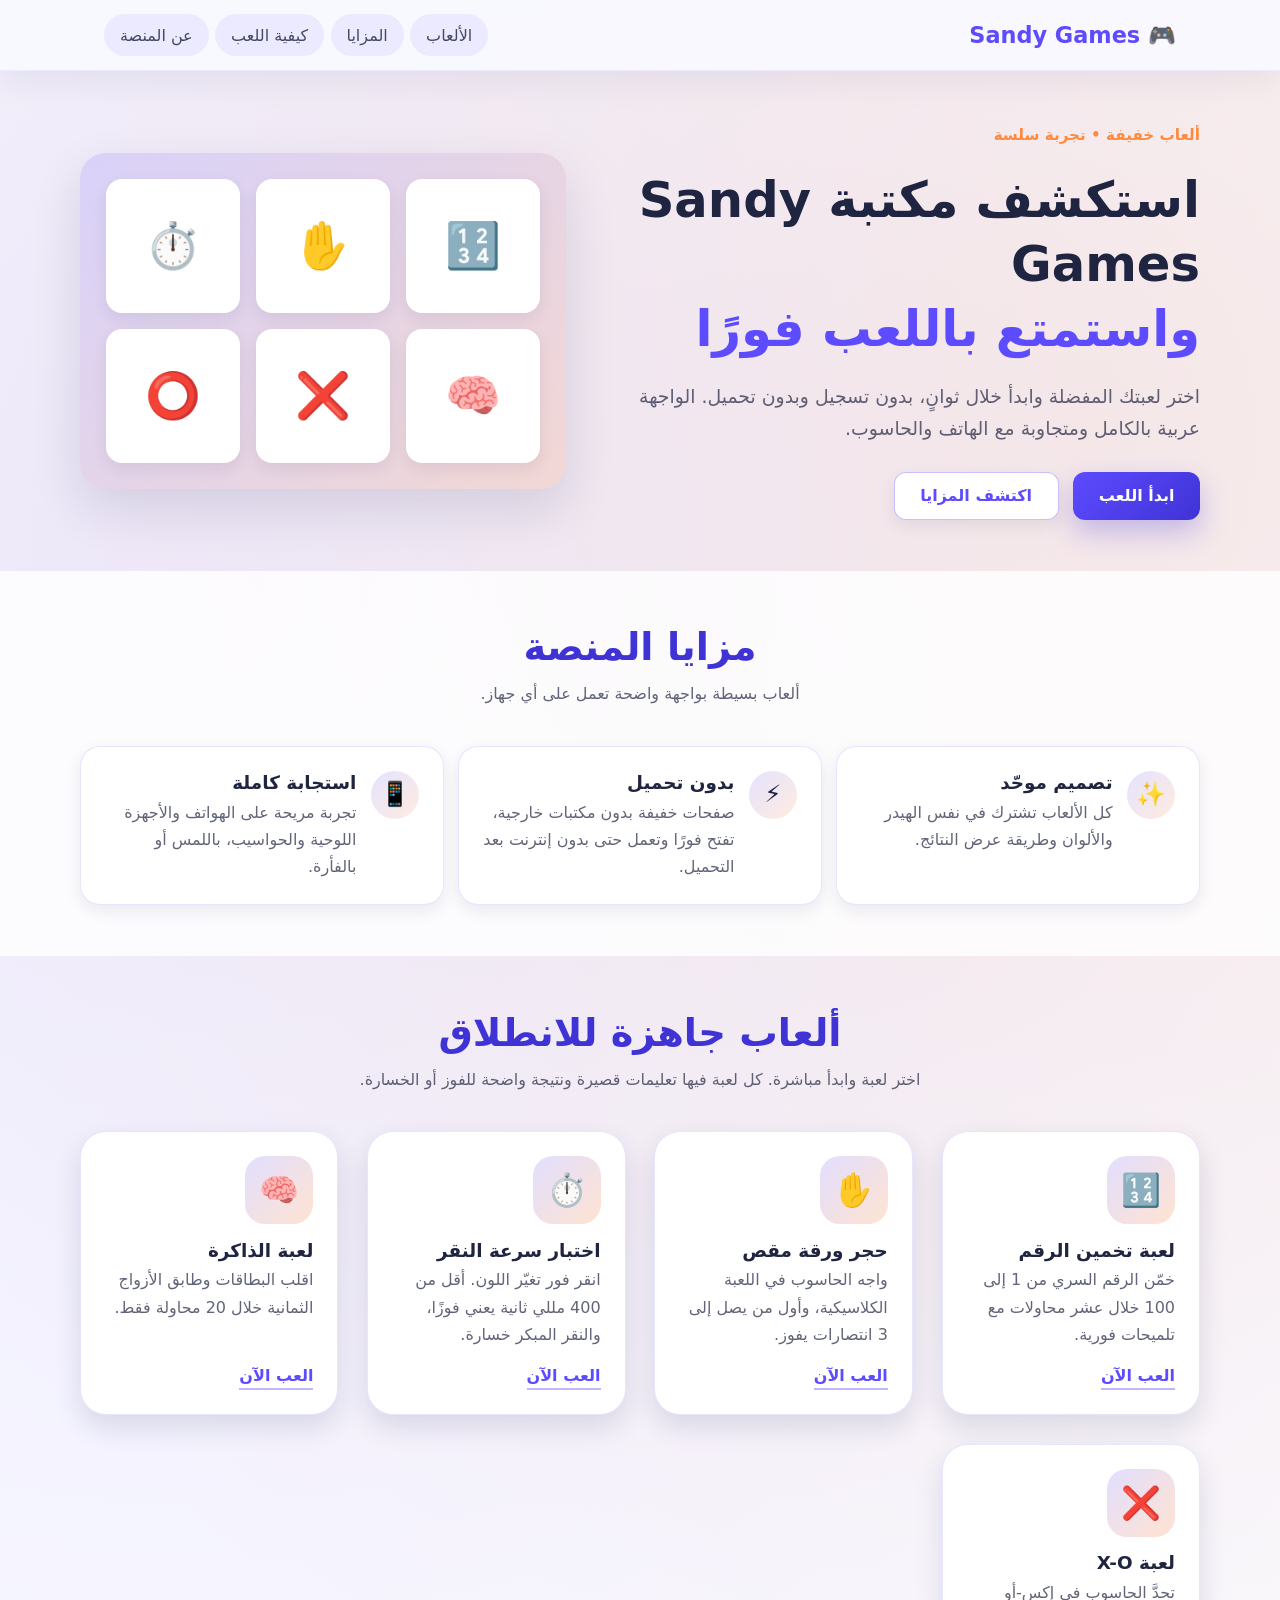
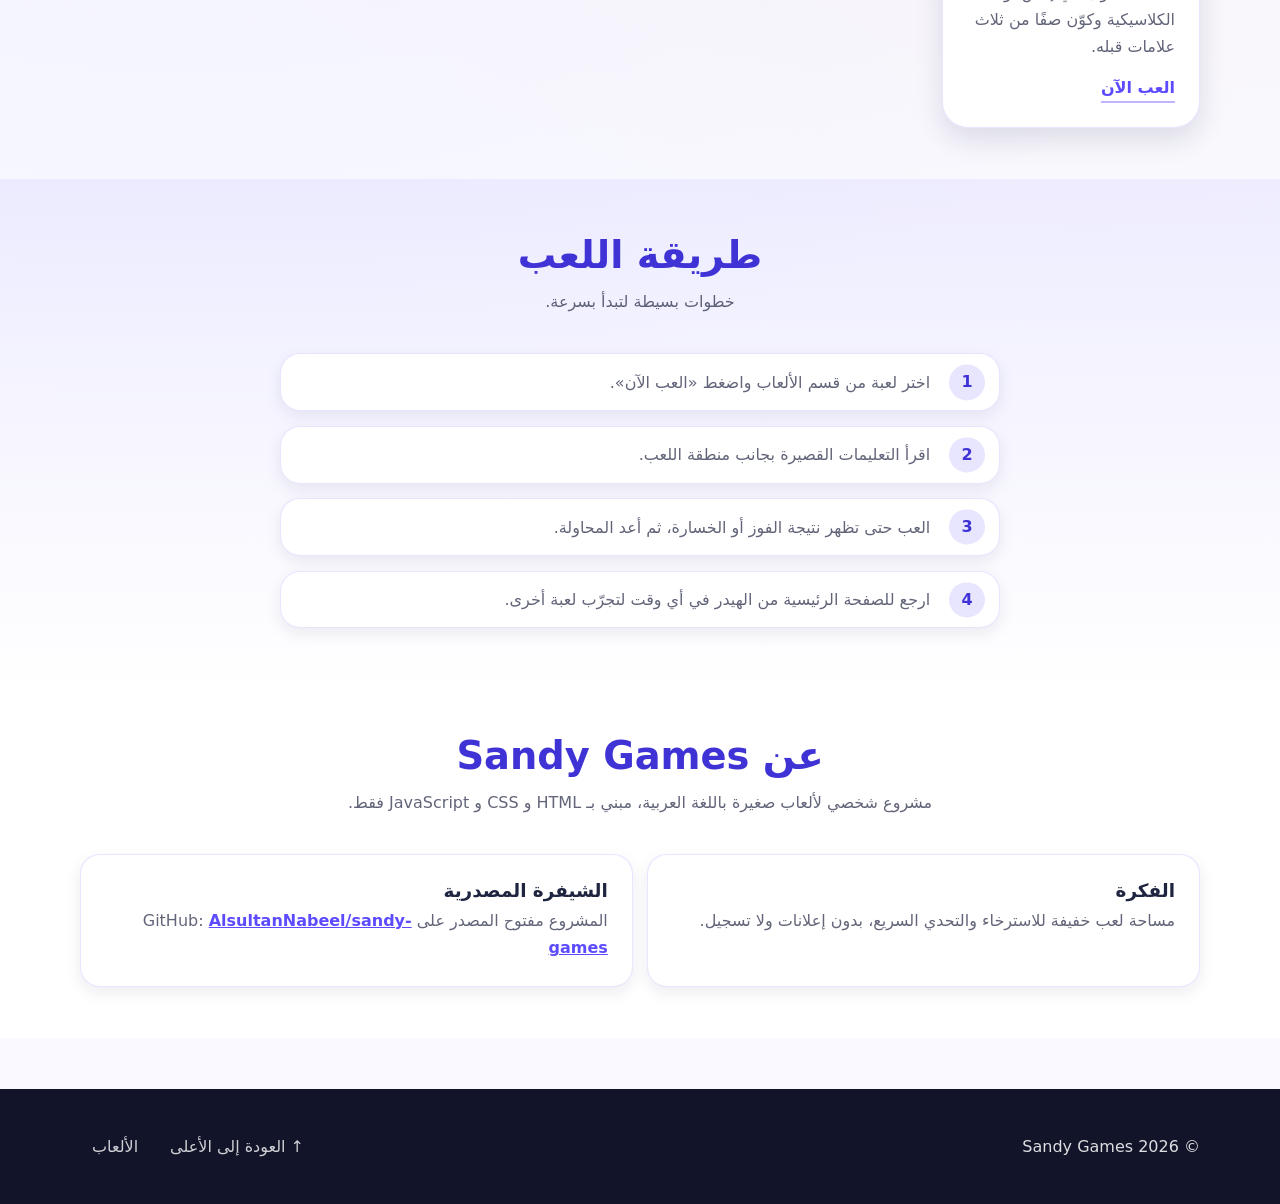
==== commit 11732d50: "Add tic-tac-toe game and link new games from home page Player X vs a computer that wins/blocks but o" ====
--- a/index.html
+++ b/index.html
@@ -119,6 +119,26 @@
               <a class="btn btn--link" href="games/reaction-test/index.html">العب الآن</a>
             </footer>
           </article>
+          <article class="game-card" role="listitem">
+            <figure class="game-card__media" aria-hidden="true">🧠</figure>
+            <div class="game-card__body">
+              <h3>لعبة الذاكرة</h3>
+              <p>اقلب البطاقات وطابق الأزواج الثمانية خلال 20 محاولة فقط.</p>
+            </div>
+            <footer class="game-card__footer">
+              <a class="btn btn--link" href="games/memory/index.html">العب الآن</a>
+            </footer>
+          </article>
+          <article class="game-card" role="listitem">
+            <figure class="game-card__media" aria-hidden="true">❌</figure>
+            <div class="game-card__body">
+              <h3>لعبة X-O</h3>
+              <p>تحدَّ الحاسوب في إكس-أو الكلاسيكية وكوّن صفًا من ثلاث علامات قبله.</p>
+            </div>
+            <footer class="game-card__footer">
+              <a class="btn btn--link" href="games/tic-tac-toe/index.html">العب الآن</a>
+            </footer>
+          </article>
         </div>
       </section>
 
--- a/assets/styles.css
+++ b/assets/styles.css
@@ -3,13 +3,14 @@
   --clr-primary: #5d4bff;
   --clr-primary-strong: #3f33d6;
   --clr-accent: #ff8a3d;
+  --clr-success: #138a52;
+  --clr-error: #c4314b;
   --clr-surface: #ffffff;
   --clr-surface-muted: #f3f5ff;
   --clr-background: #f9f9ff;
   --clr-text: #1f2440;
-  --clr-text-muted: rgba(31, 36, 64, 0.68);
-  --clr-border: rgba(93, 75, 255, 0.12);
-  --clr-shadow: rgba(16, 26, 67, 0.12);
+  --clr-text-muted: rgba(31, 36, 64, 0.7);
+  --clr-border: rgba(93, 75, 255, 0.14);
   --shadow-lg: 0 20px 50px rgba(20, 28, 78, 0.12);
   --shadow-md: 0 12px 28px rgba(20, 28, 78, 0.12);
   --shadow-sm: 0 6px 16px rgba(20, 28, 78, 0.08);
@@ -17,11 +18,8 @@
   --radius-lg: 20px;
   --radius-md: 16px;
   --radius-sm: 12px;
-  --radius-xs: 999px;
-  --font-sans: "Poppins", "Segoe UI", Tahoma, sans-serif;
-  --font-weight-regular: 400;
-  --font-weight-medium: 500;
-  --font-weight-semibold: 600;
+  --radius-pill: 999px;
+  --font-sans: system-ui, -apple-system, "Segoe UI", Tahoma, "Geeza Pro", "Noto Sans Arabic", Arial, sans-serif;
   --max-width: 1120px;
   --space-xs: clamp(0.35rem, 1vw, 0.5rem);
   --space-sm: clamp(0.65rem, 1.5vw, 0.9rem);
@@ -31,32 +29,38 @@
   --transition-base: 180ms ease;
 }
 
-* {
+*,
+*::before,
+*::after {
   box-sizing: border-box;
 }
 
 html {
-  font-size: 100%;
   scroll-behavior: smooth;
+  -webkit-text-size-adjust: 100%;
 }
 
 body {
   margin: 0;
+  min-height: 100vh;
+  display: flex;
+  flex-direction: column;
   font-family: var(--font-sans);
-  font-weight: var(--font-weight-regular);
+  line-height: 1.7;
   color: var(--clr-text);
   background: radial-gradient(circle at 15% 20%, rgba(93, 75, 255, 0.08), transparent 60%),
     radial-gradient(circle at 85% 15%, rgba(255, 138, 61, 0.12), transparent 55%), var(--clr-background);
-  min-height: 100vh;
-  line-height: 1.6;
-  text-rendering: optimizeLegibility;
-}
-
-img {
+}
+
+main {
   display: block;
-  max-width: 100%;
-  height: auto;
-  border-radius: var(--radius-lg);
+  flex: 1;
+}
+
+h1,
+h2,
+h3 {
+  line-height: 1.3;
 }
 
 a {
@@ -65,9 +69,10 @@
 }
 
 a:focus-visible,
-button:focus-visible {
-  outline: 3px solid rgba(93, 75, 255, 0.4);
-  outline-offset: 4px;
+button:focus-visible,
+input:focus-visible {
+  outline: 3px solid rgba(93, 75, 255, 0.45);
+  outline-offset: 3px;
 }
 
 button {
@@ -76,6 +81,10 @@
   cursor: pointer;
   color: inherit;
   background: none;
+}
+
+button:disabled {
+  cursor: not-allowed;
 }
 
 .skip-link {
@@ -86,7 +95,7 @@
   background: var(--clr-primary);
   color: #fff;
   border-radius: var(--radius-sm);
-  transform: translateY(-150%);
+  transform: translateY(-200%);
   transition: transform var(--transition-base);
   z-index: 50;
 }
@@ -94,15 +103,18 @@
 .skip-link:focus {
   transform: translateY(0);
 }
+
+/* ---------- Header ---------- */
 
 .site-header {
   position: sticky;
   top: 0;
   z-index: 30;
   backdrop-filter: saturate(140%) blur(12px);
-  background: rgba(249, 249, 255, 0.86);
+  -webkit-backdrop-filter: saturate(140%) blur(12px);
+  background: rgba(249, 249, 255, 0.92);
   border-bottom: 1px solid rgba(93, 75, 255, 0.08);
-  box-shadow: 0 12px 32px rgba(20, 28, 78, 0.08);
+  box-shadow: 0 12px 32px rgba(20, 28, 78, 0.06);
 }
 
 .site-nav {
@@ -110,429 +122,48 @@
   max-width: var(--max-width);
   padding: var(--space-sm) var(--space-md);
   display: flex;
+  flex-wrap: wrap;
   align-items: center;
-  gap: var(--space-md);
+  justify-content: space-between;
+  gap: var(--space-sm);
 }
 
 .site-logo {
-  font-weight: var(--font-weight-semibold);
-  font-size: clamp(1.1rem, 2vw, 1.45rem);
+  font-weight: 700;
+  font-size: clamp(1.1rem, 2vw, 1.4rem);
   color: var(--clr-primary);
-  letter-spacing: 0.4px;
-  display: inline-flex;
+  white-space: nowrap;
+}
+
+.nav-links {
+  margin: 0;
+  padding: 0;
+  list-style: none;
+  display: flex;
+  flex-wrap: wrap;
   align-items: center;
   gap: 0.4rem;
 }
 
-.nav-toggle {
-  display: none;
-}
-
-.nav-links {
-  margin: 0;
-  padding: 0;
-  list-style: none;
-  display: flex;
-  align-items: center;
-  gap: clamp(0.4rem, 1.2vw, 0.85rem);
-}
-
 .nav-links a {
-  position: relative;
-  display: inline-flex;
-  align-items: center;
-  justify-content: center;
-  padding: 0.55rem 1.2rem;
-  border-radius: var(--radius-xs);
-  font-weight: var(--font-weight-medium);
-  color: rgba(31, 36, 64, 0.8);
-  transition: color var(--transition-base), transform var(--transition-base),
-    box-shadow var(--transition-base), background var(--transition-base);
+  display: inline-block;
+  padding: 0.45rem 1rem;
+  border-radius: var(--radius-pill);
+  font-weight: 500;
+  color: rgba(31, 36, 64, 0.82);
   background: rgba(93, 75, 255, 0.08);
-}
-
-.nav-links a::after {
-  content: "";
-  position: absolute;
-  inset: 0;
-  border-radius: inherit;
-  background: linear-gradient(135deg, rgba(93, 75, 255, 0.28), rgba(255, 138, 61, 0.28));
-  opacity: 0;
-  transition: opacity var(--transition-base);
-  z-index: -1;
+  transition: color var(--transition-base), background var(--transition-base), transform var(--transition-base);
 }
 
 .nav-links a:hover,
-.nav-links a:focus-visible {
+.nav-links a:focus-visible,
+.nav-links a[aria-current="page"] {
   color: var(--clr-primary-strong);
-  transform: translateY(-2px);
-  box-shadow: 0 12px 24px rgba(20, 28, 78, 0.15);
-}
-
-.nav-links a:hover::after,
-.nav-links a:focus-visible::after {
-  opacity: 1;
-}
-
-main {
-  display: block;
-}
-.hero {
-  position: relative;
-  overflow: hidden;
-  padding: calc(var(--space-xl) * 1.2) var(--space-md) calc(var(--space-xl) * 1.4);
-}
-
-.hero::before,
-.hero::after {
-  content: "";
-  position: absolute;
-  border-radius: 999px;
-  pointer-events: none;
-  filter: blur(0);
-  opacity: 0;
-  transition: opacity 450ms ease 200ms, transform 750ms cubic-bezier(0.16, 1, 0.3, 1);
-}
-
-.hero::before {
-  inset: 12% auto auto 55%;
-  width: clamp(180px, 35vw, 280px);
-  height: clamp(180px, 35vw, 280px);
-  background: radial-gradient(circle, rgba(93, 75, 255, 0.35), transparent 70%);
-  transform: translate3d(36px, 50px, 0) scale(0.7);
-}
-
-.hero::after {
-  inset: auto 12% 10% auto;
-  width: clamp(140px, 30vw, 220px);
-  height: clamp(140px, 30vw, 220px);
-  background: radial-gradient(circle, rgba(255, 138, 61, 0.28), transparent 68%);
-  transform: translate3d(50px, 30px, 0) scale(0.7);
-}
-
-.hero.is-ready::before,
-.hero.is-ready::after {
-  opacity: 1;
-  transform: translate3d(0, 0, 0) scale(1);
-}
-
-.hero__floating-layer {
-  position: absolute;
-  inset: 10% 12% auto auto;
-  width: clamp(120px, 28vw, 200px);
-  aspect-ratio: 3 / 4;
-  background: linear-gradient(160deg, rgba(255, 255, 255, 0.6), rgba(93, 75, 255, 0.2));
-  border-radius: var(--radius-lg);
-  box-shadow: 0 30px 60px rgba(49, 42, 108, 0.22);
-  transform: translate3d(30px, -40px, 0) rotate(-8deg) scale(0.85);
-  opacity: 0;
-  transition: opacity 420ms ease 260ms, transform 800ms cubic-bezier(0.16, 1, 0.3, 1);
-  overflow: hidden;
-}
-
-.hero__floating-layer::after {
-  content: "";
-  position: absolute;
-  inset: 18% 14% auto 14%;
-  height: 3px;
-  border-radius: 999px;
-  background: rgba(93, 75, 255, 0.35);
-  transform-origin: left center;
-  transform: scaleX(0);
-  opacity: 0;
-  transition: transform 680ms cubic-bezier(0.16, 1, 0.3, 1) 260ms, opacity 260ms linear 260ms;
-}
-
-.hero.is-ready .hero__floating-layer {
-  opacity: 1;
-  transform: translate3d(0, 0, 0) rotate(0deg) scale(1);
-}
-
-.hero.is-ready .hero__floating-layer::after {
-  transform: scaleX(1);
-  opacity: 1;
-}
-
-.hero__inner {
-  position: relative;
-  margin: 0 auto;
-  max-width: var(--max-width);
-  display: grid;
-  gap: clamp(2rem, 4vw, 4rem);
-  align-items: center;
-  grid-template-columns: repeat(2, minmax(0, 1fr));
-}
-
-.hero__copy {
-  position: relative;
-  display: grid;
-  gap: clamp(0.8rem, 2vw, 1.3rem);
-  z-index: 2;
-  padding-inline-end: clamp(1rem, 4vw, 3rem);
-}
-
-.hero__copy::before {
-  content: "";
-  position: absolute;
-  inset-inline-start: 0;
-  inset-block-start: 0;
-  width: clamp(54px, 10vw, 90px);
-  height: clamp(54px, 10vw, 90px);
-  background: radial-gradient(circle, rgba(255, 138, 61, 0.32), transparent 70%);
-  filter: blur(0);
-  opacity: 0;
-  transform: translate3d(-20px, -20px, 0) scale(0.6);
-  transition: opacity 450ms ease 240ms, transform 820ms cubic-bezier(0.16, 1, 0.3, 1);
-}
-
-.hero.is-ready .hero__copy::before {
-  opacity: 1;
-  transform: translate3d(0, 0, 0) scale(1);
-}
-
-.hero__eyebrow {
-  display: inline-flex;
-  align-items: center;
-  justify-content: flex-start;
-  gap: 0.45rem;
-  font-weight: var(--font-weight-medium);
-  letter-spacing: 0.6px;
-  font-size: clamp(0.85rem, 2.4vw, 0.96rem);
-  color: rgba(31, 36, 64, 0.7);
-  text-transform: uppercase;
-  transform: translate3d(0, 24px, 0);
-  opacity: 0;
-}
-
-.hero__eyebrow::before {
-  content: "";
-  display: block;
-  width: 26px;
-  height: 3px;
-  border-radius: 999px;
-  background: linear-gradient(90deg, rgba(93, 75, 255, 0.85), rgba(255, 138, 61, 0.7));
-  transform-origin: left center;
-  transform: scaleX(0);
-  opacity: 0;
-}
-
-.hero__headline {
-  font-size: clamp(2rem, 4vw, 3.2rem);
-  line-height: 1.15;
-  margin: 0;
-  transform: translate3d(0, 32px, 0);
-  opacity: 0;
-}
-
-.hero__headline .text-accent {
-  color: var(--clr-accent);
-  display: inline-block;
-}
-
-.hero__description {
-  font-size: clamp(1.05rem, 2.2vw, 1.2rem);
-  color: var(--clr-text-muted);
-  margin: 0;
-  transform: translate3d(0, 32px, 0);
-  opacity: 0;
-}
-
-.hero__actions {
-  margin-top: var(--space-md);
-  display: flex;
-  flex-wrap: wrap;
-  gap: var(--space-sm);
-  transform: translate3d(0, 32px, 0);
-  opacity: 0;
-}
-
-.hero__visual {
-  position: relative;
-  display: grid;
-  place-items: center;
-  min-height: clamp(220px, 38vw, 320px);
-  z-index: 1;
-  transform: translate3d(20px, 20px, 0) scale(0.92);
-  opacity: 0;
-}
-
-.hero__visual-glow {
-  position: absolute;
-  inset: auto 4% 8% 4%;
-  border-radius: 999px;
-  background: radial-gradient(circle, rgba(93, 75, 255, 0.25), transparent 70%);
-  filter: blur(0);
-  opacity: 0;
-  transform: translate3d(0, 20px, 0) scale(0.8);
-  transition: opacity 420ms ease 260ms, transform 760ms cubic-bezier(0.16, 1, 0.3, 1);
-}
-
-.hero__visual img {
-  width: min(360px, 100%);
-  border-radius: clamp(16px, 3vw, 24px);
-  box-shadow: var(--shadow-lg);
-  transform: translate3d(0, 20px, 0);
-  opacity: 0;
-  transition: opacity 480ms ease 320ms, transform 820ms cubic-bezier(0.16, 1, 0.3, 1);
-}
-
-.hero__eyebrow.is-visible,
-.hero__headline.is-visible,
-.hero__description.is-visible,
-.hero__actions.is-visible,
-.hero__visual.is-visible {
-  animation: heroFadeUp 760ms cubic-bezier(0.16, 1, 0.3, 1) forwards;
-  animation-delay: var(--hero-animate-delay, 0ms);
-}
-
-.hero__visual img.is-visible {
-  animation: heroFadeUp 760ms cubic-bezier(0.16, 1, 0.3, 1) forwards,
-    heroFloat 5200ms ease-in-out infinite;
-  animation-delay: var(--hero-animate-delay, 0ms), calc(var(--hero-animate-delay, 0ms) + 900ms);
-}
-
-.hero__visual-glow.is-visible {
-  animation: heroGlowPulse 6200ms ease-in-out infinite;
-  animation-delay: calc(var(--hero-animate-delay, 0ms) + 1200ms);
-}
-
-.hero__floating-layer.is-visible {
-  animation: heroFloat 4800ms ease-in-out infinite;
-  animation-delay: calc(var(--hero-animate-delay, 0ms) + 1200ms);
-}
-
-.hero__eyebrow.is-visible::before {
-  animation: heroUnderline 620ms cubic-bezier(0.16, 1, 0.3, 1) forwards;
-  animation-delay: calc(var(--hero-animate-delay, 0ms) + 140ms);
-}
-
-@keyframes heroUnderline {
-  0% {
-    transform: scaleX(0);
-    opacity: 0;
-  }
-  100% {
-    transform: scaleX(1);
-    opacity: 1;
-  }
-}
-
-  0% {
-    transform: translate3d(0, 28px, 0);
-    opacity: 0;
-  }
-  60% {
-    transform: translate3d(0, -8px, 0);
-    opacity: 1;
-  }
-  100% {
-    transform: translate3d(0, 0, 0);
-    opacity: 1;
-  }
-}
-
-@keyframes heroFloat {
-  0% {
-    transform: translate3d(0, 0, 0);
-  }
-  50% {
-    transform: translate3d(0, -12px, 0);
-  }
-  100% {
-    transform: translate3d(0, 0, 0);
-  }
-}
-
-@keyframes heroGlowPulse {
-  0%,
-  100% {
-    transform: translate3d(0, 0, 0) scale(0.95);
-    opacity: 0.4;
-  }
-  50% {
-    transform: translate3d(0, -16px, 0) scale(1.05);
-    opacity: 0.7;
-  }
-}
-
-@media (max-width: 960px) {
-  .hero::before,
-  .hero::after {
-    display: none;
-  }
-
-  .hero__inner {
-    grid-template-columns: minmax(0, 1fr);
-    text-align: center;
-  }
-
-  .hero__copy {
-    padding-inline-end: 0;
-  }
-
-  .hero__copy::before {
-    inset-inline-start: 50%;
-    margin-inline-start: -30px;
-  }
-
-  .hero__floating-layer {
-    display: none;
-  }
-
-  .hero__visual {
-    transform: translate3d(0, 20px, 0) scale(0.95);
-  }
-}
-
-@media (prefers-reduced-motion: reduce) {
-  .hero,
-  .hero * {
-    animation-duration: 1ms !important;
-    animation-delay: 0ms !important;
-    animation-iteration-count: 1 !important;
-    transition-duration: 1ms !important;
-  }
-
-  .hero::before,
-  .hero::after,
-  .hero__floating-layer,
-  .hero__flair,
-  .hero__visual-glow,
-  .hero__background::after {
-    display: none !important;
-  }
-
-  .hero,
-  .hero__copy,
-  .hero__visual,
-  .hero__visual img,
-  .hero__actions,
-  .hero__eyebrow,
-  .hero__headline,
-  .hero__description {
-    opacity: 1 !important;
-    transform: none !important;
-  }
-
-  .hero__visual img,
-  .hero__visual-glow,
-  .hero__floating-layer,
-  .hero__flair {
-    animation: none !important;
-  }
-}
-.hero__visual {
-  position: relative;
-  display: grid;
-  place-items: center;
-  min-height: 240px;
-}
-
-.hero__visual img {
-  width: min(360px, 100%);
-  box-shadow: var(--shadow-lg);
-  animation: floatY 6s ease-in-out infinite;
-}
+  background: rgba(93, 75, 255, 0.16);
+  transform: translateY(-1px);
+}
+
+/* ---------- Buttons ---------- */
 
 .btn {
   position: relative;
@@ -542,34 +173,20 @@
   gap: 0.5rem;
   padding: 0.85rem 1.6rem;
   border-radius: var(--radius-sm);
-  font-weight: var(--font-weight-medium);
-  font-size: clamp(0.95rem, 2vw, 1.05rem);
-  line-height: 1;
-  transition: transform var(--transition-base), box-shadow var(--transition-base),
-    background var(--transition-base), color var(--transition-base);
-  cursor: pointer;
-}
-
-@media (prefers-reduced-motion: reduce) {
-  :root {
-    --transition-base: 0ms linear;
-  }
-
-  html {
-    scroll-behavior: auto;
-  }
-
-  body {
-    animation-duration: 0.01ms !important;
-    animation-iteration-count: 1 !important;
-    transition-duration: 0.01ms !important;
-  }
-}
-
+  font-weight: 600;
+  line-height: 1.2;
+  transition: transform var(--transition-base), box-shadow var(--transition-base), color var(--transition-base);
+}
+
+.btn--primary {
+  background: linear-gradient(135deg, var(--clr-primary), var(--clr-primary-strong));
+  color: #fff;
+  box-shadow: 0 12px 28px rgba(63, 51, 214, 0.28);
+}
 
 .btn--primary:hover,
 .btn--primary:focus-visible {
-  transform: translateY(-2px) scale(1.01);
+  transform: translateY(-2px);
   box-shadow: 0 18px 36px rgba(24, 32, 89, 0.3);
 }
 
@@ -586,53 +203,184 @@
   color: var(--clr-primary-strong);
 }
 
-.btn--ghost:hover::after,
-.btn--ghost:focus-visible::after,
-.btn--link:hover::after,
-.btn--link:focus-visible::after {
-  opacity: 1;
-}
-
 .btn--link {
+  padding: 0.2rem 0;
   color: var(--clr-primary);
-  font-weight: var(--font-weight-semibold);
-  padding: 0;
-  background: none;
-}
-
-.btn--link::after {
-  content: "";
-  position: absolute;
-  inset-inline: 0;
-  inset-block-end: -0.2rem;
-  height: 2px;
-  border-radius: 2px;
-  background: linear-gradient(135deg, var(--clr-primary), var(--clr-accent));
-  opacity: 0.6;
-  transform-origin: center;
-  transition: opacity var(--transition-base), transform var(--transition-base);
-}
-
-.btn--link:hover::after,
-.btn--link:focus-visible::after {
-  opacity: 1;
-  transform: scaleX(1.05);
+  border-bottom: 2px solid rgba(93, 75, 255, 0.4);
+  border-radius: 0;
+}
+
+.btn--link:hover,
+.btn--link:focus-visible {
+  color: var(--clr-primary-strong);
+  border-bottom-color: var(--clr-accent);
+}
+
+/* أزرار صفحات الألعاب */
+button.primary,
+button.secondary {
+  display: inline-flex;
+  align-items: center;
+  justify-content: center;
+  gap: 0.4rem;
+  min-height: 48px;
+  padding: 0.75rem 1.4rem;
+  border-radius: var(--radius-sm);
+  font-weight: 600;
+  line-height: 1.2;
+  transition: transform var(--transition-base), box-shadow var(--transition-base), opacity var(--transition-base);
+}
+
+button.primary {
+  background: linear-gradient(135deg, var(--clr-primary), var(--clr-primary-strong));
+  color: #fff;
+  box-shadow: 0 10px 24px rgba(63, 51, 214, 0.25);
+}
+
+button.secondary {
+  background: var(--clr-surface);
+  color: var(--clr-primary-strong);
+  border: 1.5px solid rgba(93, 75, 255, 0.35);
+}
+
+button.primary:hover:not(:disabled),
+button.secondary:hover:not(:disabled) {
+  transform: translateY(-2px);
+}
+
+button.primary:disabled,
+button.secondary:disabled {
+  opacity: 0.5;
+  box-shadow: none;
+}
+
+/* ---------- Home: hero ---------- */
+
+.hero {
+  position: relative;
+  overflow: hidden;
+  padding: var(--space-xl) var(--space-md);
+}
+
+.hero__inner {
+  position: relative;
+  margin: 0 auto;
+  max-width: var(--max-width);
+  display: grid;
+  gap: clamp(2rem, 4vw, 4rem);
+  align-items: center;
+  grid-template-columns: minmax(0, 1.2fr) minmax(0, 1fr);
+}
+
+.hero__copy {
+  display: grid;
+  gap: clamp(0.8rem, 2vw, 1.2rem);
+}
+
+.hero__eyebrow {
+  font-weight: 600;
+  font-size: 0.95rem;
+  color: var(--clr-accent);
+}
+
+.hero__headline {
+  margin: 0;
+  font-size: clamp(1.9rem, 5vw, 3.1rem);
+}
+
+.text-accent {
+  display: block;
+  color: var(--clr-primary);
+}
+
+.hero__description {
+  margin: 0;
+  font-size: clamp(1.02rem, 2.2vw, 1.18rem);
+  color: var(--clr-text-muted);
+}
+
+.hero__actions {
+  margin-top: var(--space-xs);
+  display: flex;
+  flex-wrap: wrap;
+  gap: var(--space-sm);
+}
+
+.hero__visual {
+  margin: 0;
+  display: grid;
+  grid-template-columns: repeat(3, minmax(0, 1fr));
+  gap: clamp(0.6rem, 2vw, 1rem);
+  padding: clamp(1rem, 3vw, 1.6rem);
+  border-radius: var(--radius-xl);
+  background: linear-gradient(145deg, rgba(93, 75, 255, 0.16), rgba(255, 138, 61, 0.16));
+  box-shadow: var(--shadow-lg);
+}
+
+.hero__tile {
+  display: grid;
+  place-items: center;
+  aspect-ratio: 1;
+  font-size: clamp(1.8rem, 6vw, 2.8rem);
+  border-radius: var(--radius-md);
+  background: var(--clr-surface);
+  box-shadow: var(--shadow-sm);
+}
+
+/*
+ * أنيميشن الظهور يعمل بـ CSS فقط ومع fill-mode: backwards؛
+ * المحتوى مرئي افتراضيًا ولا يعتمد على JavaScript.
+ */
+[data-animate="fade-up"] {
+  animation: fadeUp 700ms cubic-bezier(0.16, 1, 0.3, 1) backwards;
+  animation-delay: var(--delay, 0ms);
+}
+
+.hero__tile:nth-child(even) {
+  animation: floatY 5s ease-in-out infinite;
+}
+
+@keyframes fadeUp {
+  from {
+    opacity: 0;
+    transform: translateY(24px);
+  }
+  to {
+    opacity: 1;
+    transform: none;
+  }
+}
+
+@keyframes floatY {
+  0%,
+  100% {
+    transform: translateY(0);
+  }
+  50% {
+    transform: translateY(-8px);
+  }
+}
+
+/* ---------- Home: sections ---------- */
+
+.section {
+  padding: var(--space-xl) var(--space-md);
 }
 
 .section__header {
   max-width: 720px;
   margin: 0 auto var(--space-lg);
   text-align: center;
-  display: grid;
-  gap: var(--space-sm);
 }
 
 .section__header h2 {
-  font-size: clamp(1.9rem, 4vw, 2.6rem);
+  margin: 0 0 var(--space-xs);
+  font-size: clamp(1.7rem, 4vw, 2.4rem);
   color: var(--clr-primary-strong);
 }
 
 .section__header p {
+  margin: 0;
   color: var(--clr-text-muted);
 }
 
@@ -647,7 +395,7 @@
   max-width: var(--max-width);
   display: grid;
   gap: var(--space-sm);
-  grid-template-columns: repeat(auto-fit, minmax(220px, 1fr));
+  grid-template-columns: repeat(auto-fit, minmax(min(240px, 100%), 1fr));
 }
 
 .feature-card {
@@ -660,9 +408,6 @@
   border-radius: var(--radius-lg);
   box-shadow: var(--shadow-sm);
   border: 1px solid var(--clr-border);
-  transform-origin: center;
-  transition: transform var(--transition-base), box-shadow var(--transition-base),
-    border-color var(--transition-base);
 }
 
 .feature-card__icon {
@@ -670,41 +415,31 @@
   place-items: center;
   width: 48px;
   height: 48px;
-  font-size: 1.6rem;
-  border-radius: var(--radius-xs);
+  font-size: 1.5rem;
+  border-radius: var(--radius-pill);
   background: linear-gradient(135deg, rgba(93, 75, 255, 0.16), rgba(255, 138, 61, 0.16));
-  color: var(--clr-primary-strong);
-  animation: pulseGlow 2600ms ease-in-out infinite;
-}
-
-.feature-card:hover,
-.feature-card:focus-within {
-  transform: translateY(-4px);
-  box-shadow: var(--shadow-md);
-  border-color: rgba(93, 75, 255, 0.3);
-}
-
-.feature-card h3 {
-  margin: 0;
+}
+
+.feature-card h3,
+.game-card__body h3,
+.about__content h3 {
+  margin: 0 0 0.25rem;
   font-size: 1.15rem;
-  font-weight: var(--font-weight-semibold);
-}
-
-.feature-card p {
+}
+
+.feature-card p,
+.game-card__body p,
+.about__content p {
   margin: 0;
   color: var(--clr-text-muted);
-}
-
-.games {
-  background: linear-gradient(180deg, rgba(93, 75, 255, 0.04), transparent 65%);
 }
 
 .game-grid {
   margin: 0 auto;
   max-width: var(--max-width);
   display: grid;
-  grid-template-columns: repeat(auto-fit, minmax(250px, 1fr));
-  gap: clamp(1.2rem, 3vw, 2.2rem);
+  grid-template-columns: repeat(auto-fill, minmax(min(250px, 100%), 1fr));
+  gap: clamp(1rem, 3vw, 1.8rem);
 }
 
 .game-card {
@@ -715,237 +450,103 @@
   border-radius: var(--radius-xl);
   background: var(--clr-surface);
   box-shadow: var(--shadow-md);
-  border: 1px solid rgba(93, 75, 255, 0.14);
+  border: 1px solid var(--clr-border);
+  transition: transform var(--transition-base), box-shadow var(--transition-base), border-color var(--transition-base);
+}
+
+.game-card:hover,
+.game-card:focus-within {
+  transform: translateY(-5px);
+  box-shadow: 0 24px 48px rgba(24, 32, 89, 0.18);
+  border-color: rgba(93, 75, 255, 0.32);
+}
+
+.game-card__media {
+  margin: 0;
+  width: 68px;
+  height: 68px;
+  border-radius: var(--radius-lg);
+  display: grid;
+  place-items: center;
+  font-size: 2rem;
+  background: linear-gradient(135deg, rgba(93, 75, 255, 0.18), rgba(255, 138, 61, 0.24));
+}
+
+.game-card__footer {
+  display: flex;
+}
+
+.instructions {
+  background: linear-gradient(180deg, rgba(93, 75, 255, 0.07), rgba(255, 255, 255, 0.9));
+}
+
+.instruction-steps {
+  margin: 0 auto;
+  max-width: 720px;
+  padding: 0;
+  list-style: none;
+  counter-reset: step;
+  display: grid;
+  gap: var(--space-sm);
+}
+
+.instruction-steps li {
   position: relative;
-  overflow: hidden;
-  transform-origin: center;
-  transition:
-    transform var(--transition-base),
-    box-shadow var(--transition-base),
-    border-color var(--transition-base),
-    filter var(--transition-base);
-}
-
-.game-card::before {
-  content: "";
+  min-height: 3.6rem;
+  padding: var(--space-sm) var(--space-md);
+  padding-inline-start: calc(var(--space-md) + 2.8rem);
+  background: var(--clr-surface);
+  border-radius: var(--radius-lg);
+  border: 1px solid var(--clr-border);
+  box-shadow: var(--shadow-sm);
+  color: var(--clr-text-muted);
+}
+
+.instruction-steps li::before {
+  counter-increment: step;
+  content: counter(step);
   position: absolute;
-  inset: -40% -20%;
-  background: radial-gradient(circle at 30% 30%, rgba(93, 75, 255, 0.16), transparent 60%),
-    radial-gradient(circle at 70% 70%, rgba(255, 138, 61, 0.16), transparent 65%);
-  opacity: 0;
-  transition: opacity 300ms ease;
-  z-index: 0;
-}
-
-.game-card:hover,
-.game-card:focus-within,
-.game-card.is-hovered,
-.game-card.is-focused {
-  transform: translateY(-6px) scale(1.015);
-  box-shadow: 0 28px 56px rgba(24, 32, 89, 0.22);
-  border-color: rgba(93, 75, 255, 0.32);
-}
-
-.game-card:hover::before,
-.game-card:focus-within::before,
-.game-card.is-hovered::before,
-.game-card.is-focused::before {
-  opacity: 1;
-}
-
-.game-card__media {
-  width: clamp(64px, 8vw, 72px);
-  height: clamp(64px, 8vw, 72px);
-  border-radius: var(--radius-lg);
+  inset-inline-start: var(--space-sm);
+  top: 50%;
+  transform: translateY(-50%);
+  width: 2.2rem;
+  height: 2.2rem;
+  border-radius: var(--radius-pill);
   display: grid;
   place-items: center;
-  background: linear-gradient(135deg, rgba(93, 75, 255, 0.18), rgba(255, 138, 61, 0.24));
-  font-size: clamp(1.8rem, 5vw, 2.1rem);
-  color: #fff;
-  box-shadow: 0 16px 30px rgba(20, 28, 78, 0.18);
-  transition: transform var(--transition-base), box-shadow var(--transition-base);
-}
-
-.game-card:hover .game-card__media,
-.game-card:focus-within .game-card__media,
-.game-card.is-hovered .game-card__media,
-.game-card.is-focused .game-card__media {
-  transform: translateY(-4px) scale(1.05);
-  box-shadow: 0 22px 40px rgba(24, 32, 89, 0.28);
-}
-
-.game-card__body h3 {
-  margin: 0;
-  font-size: 1.25rem;
-  font-weight: var(--font-weight-semibold);
-}
-
-.game-card__body p {
-  margin: 0;
-  color: var(--clr-text-muted);
-  transition: color var(--transition-base);
-}
-
-.game-card:hover .game-card__body p,
-.game-card:focus-within .game-card__body p,
-.game-card.is-hovered .game-card__body p,
-.game-card.is-focused .game-card__body p {
-  color: rgba(31, 36, 64, 0.78);
-}
-
-.game-card__footer {
-  display: flex;
-  justify-content: flex-start;
-  align-items: center;
-}
-
-.game-card .btn--link {
-  position: relative;
-  font-weight: var(--font-weight-semibold);
-  transition:
-    color var(--transition-base),
-    transform var(--transition-base),
-    text-shadow var(--transition-base);
-}
-
-.game-card .btn--link::after {
-  transform-origin: center;
-}
-
-.game-card:hover .btn--link,
-.game-card:focus-within .btn--link,
-.game-card.is-hovered .btn--link,
-.game-card.is-focused .btn--link {
+  font-weight: 700;
   color: var(--clr-primary-strong);
-  transform: translateX(2px);
-  text-shadow: 0 0 16px rgba(93, 75, 255, 0.2);
-}
-
-.game-card:hover .btn--link::after,
-.game-card:focus-within .btn--link::after,
-.game-card.is-hovered .btn--link::after,
-.game-card.is-focused .btn--link::after {
-  opacity: 1;
-  transform: scaleX(1.1);
-}
-
-.updates {
-  background: rgba(255, 255, 255, 0.92);
-}
-  background: rgba(255, 255, 255, 0.92);
-}
-
-.updates-list {
+  background: rgba(93, 75, 255, 0.14);
+}
+
+.about {
+  background: rgba(255, 255, 255, 0.94);
+}
+
+.about__content {
   margin: 0 auto;
   max-width: var(--max-width);
   display: grid;
   gap: var(--space-sm);
-}
-
-.update-card {
+  grid-template-columns: repeat(auto-fit, minmax(min(260px, 100%), 1fr));
+}
+
+.about__content article {
   padding: var(--space-md);
   background: var(--clr-surface);
   border-radius: var(--radius-lg);
   border: 1px solid var(--clr-border);
   box-shadow: var(--shadow-sm);
-  display: grid;
-  gap: var(--space-xs);
-  transition: transform var(--transition-base), box-shadow var(--transition-base);
-}
-
-.update-card:hover,
-.update-card:focus-within {
-  transform: translateY(-4px);
-  box-shadow: var(--shadow-md);
-}
-
-.update-card h3 {
-  margin: 0;
-  font-size: 1.1rem;
-  font-weight: var(--font-weight-semibold);
-}
-
-.update-card time {
-  font-size: 0.95rem;
-  color: rgba(31, 36, 64, 0.55);
-}
-
-.instructions {
-  background: linear-gradient(180deg, rgba(93, 75, 255, 0.08), rgba(255, 255, 255, 0.92));
-}
-
-.instruction-steps {
-  margin: 0 auto;
-  max-width: 720px;
-  counter-reset: step;
-  display: grid;
-  gap: var(--space-sm);
-  padding-inline-start: 0;
-  list-style: none;
-}
-
-.instruction-steps li {
-  position: relative;
-  padding: var(--space-md);
-  padding-inline-start: calc(var(--space-md) + 3rem);
-  background: var(--clr-surface);
-  border-radius: var(--radius-lg);
-  border: 1px solid rgba(93, 75, 255, 0.16);
-  box-shadow: var(--shadow-sm);
-  color: var(--clr-text-muted);
-  transition: transform var(--transition-base), box-shadow var(--transition-base);
-}
-
-.instruction-steps li::before {
-  counter-increment: step;
-  content: counter(step, decimal-leading-zero);
-  position: absolute;
-  inset-inline-start: var(--space-md);
-  top: 50%;
-  transform: translateY(-50%);
-  width: 2.6rem;
-  height: 2.6rem;
-  border-radius: var(--radius-xs);
-  display: grid;
-  place-items: center;
-  font-weight: var(--font-weight-semibold);
-  color: var(--clr-primary-strong);
-  background: rgba(93, 75, 255, 0.14);
-}
-
-.instruction-steps li:hover,
-.instruction-steps li:focus-within {
-  transform: translateX(-4px);
-  box-shadow: var(--shadow-md);
-}
-
-.about {
-  background: rgba(255, 255, 255, 0.94);
-}
-
-.about__content {
-  margin: 0 auto;
-  max-width: var(--max-width);
-  display: grid;
-  gap: var(--space-sm);
-  grid-template-columns: repeat(auto-fit, minmax(240px, 1fr));
-}
-
-.about__content article {
-  padding: var(--space-md);
-  background: var(--clr-surface);
-  border-radius: var(--radius-lg);
-  border: 1px solid rgba(93, 75, 255, 0.1);
-  box-shadow: var(--shadow-sm);
-  display: grid;
-  gap: var(--space-xs);
-}
-
-.about__content h3 {
-  margin: 0;
-  font-size: 1.2rem;
-  color: var(--clr-primary-strong);
-}
+}
+
+.about__content a {
+  color: var(--clr-primary);
+  font-weight: 600;
+  text-decoration: underline;
+  overflow-wrap: anywhere;
+}
+
+/* ---------- Footer ---------- */
 
 .site-footer {
   margin-top: var(--space-xl);
@@ -964,96 +565,364 @@
   gap: var(--space-sm);
 }
 
+.footer__inner p {
+  margin: 0;
+}
+
 .footer__links {
-  display: inline-flex;
-  align-items: center;
-  gap: var(--space-sm);
+  display: flex;
+  flex-wrap: wrap;
+  gap: var(--space-xs);
 }
 
 .footer__links a {
-  color: rgba(255, 255, 255, 0.78);
-  padding: 0.35rem 0.65rem;
-  border-radius: var(--radius-xs);
+  color: rgba(255, 255, 255, 0.8);
+  padding: 0.35rem 0.75rem;
+  border-radius: var(--radius-pill);
   transition: background var(--transition-base), color var(--transition-base);
 }
 
 .footer__links a:hover,
 .footer__links a:focus-visible {
   color: #fff;
-  background: rgba(255, 255, 255, 0.1);
-}
-
-.back-to-top::before {
-  content: "↑";
-  margin-inline-end: 0.4rem;
-}
-
-@keyframes floatY {
-  0%,
-  100% {
-    transform: translateY(0px);
-  }
+  background: rgba(255, 255, 255, 0.12);
+}
+
+/* ---------- Game pages ---------- */
+
+.game-shell {
+  width: 100%;
+  max-width: var(--max-width);
+  margin: 0 auto;
+  padding: var(--space-lg) var(--space-md) 0;
+  display: grid;
+  gap: var(--space-lg);
+}
+
+.game-hero {
+  padding: var(--space-md) var(--space-lg);
+  border-radius: var(--radius-xl);
+  background: linear-gradient(135deg, rgba(93, 75, 255, 0.14), rgba(255, 138, 61, 0.14));
+  border: 1px solid var(--clr-border);
+}
+
+.hero-meta {
+  display: flex;
+  flex-wrap: wrap;
+  justify-content: space-between;
+  align-items: center;
+  gap: var(--space-sm);
+}
+
+.hero-status,
+.hero-timer {
+  display: inline-flex;
+  align-items: center;
+  gap: 0.5rem;
+  padding: 0.35rem 0.9rem;
+  border-radius: var(--radius-pill);
+  background: var(--clr-surface);
+  box-shadow: var(--shadow-sm);
+  font-weight: 600;
+  font-size: 0.95rem;
+}
+
+.timer-label {
+  color: var(--clr-text-muted);
+  font-weight: 500;
+}
+
+.timer-value {
+  color: var(--clr-primary-strong);
+}
+
+.hero-breadcrumb {
+  margin: var(--space-sm) 0 0;
+  color: var(--clr-accent);
+  font-weight: 600;
+  font-size: 0.9rem;
+}
+
+.hero-heading h1 {
+  margin: 0.2rem 0;
+  font-size: clamp(1.7rem, 5vw, 2.5rem);
+  color: var(--clr-primary-strong);
+}
+
+.hero-subtitle {
+  margin: 0;
+  color: var(--clr-text-muted);
+}
+
+.game-content {
+  display: grid;
+  grid-template-columns: minmax(0, 1fr) minmax(0, 2fr);
+  gap: var(--space-lg);
+  align-items: start;
+}
+
+.game-sidebar,
+.game-stage {
+  padding: var(--space-md);
+  border-radius: var(--radius-xl);
+  background: var(--clr-surface);
+  border: 1px solid var(--clr-border);
+  box-shadow: var(--shadow-md);
+}
+
+.game-sidebar h2,
+.stage-header h2 {
+  margin: 0 0 var(--space-sm);
+  font-size: 1.3rem;
+}
+
+.game-sidebar .instruction-steps li {
+  box-shadow: none;
+  font-size: 0.95rem;
+}
+
+.tips-box {
+  margin-top: var(--space-md);
+  padding: var(--space-sm) var(--space-md);
+  border-radius: var(--radius-md);
+  background: var(--clr-surface-muted);
+}
+
+.tips-box h3 {
+  margin: 0 0 0.25rem;
+  font-size: 1rem;
+}
+
+.tips-box p {
+  margin: 0;
+  color: var(--clr-text-muted);
+}
+
+.game-stage {
+  display: grid;
+  gap: var(--space-md);
+}
+
+.stage-header {
+  display: flex;
+  flex-wrap: wrap;
+  align-items: center;
+  justify-content: space-between;
+  gap: var(--space-sm);
+}
+
+.stage-header h2 {
+  margin: 0;
+}
+
+.stage-status,
+.stage-results {
+  display: flex;
+  flex-wrap: wrap;
+  gap: 0.5rem 1rem;
+}
+
+.stage-status p,
+.stage-results p {
+  margin: 0;
+  padding: 0.3rem 0.8rem;
+  border-radius: var(--radius-pill);
+  background: var(--clr-surface-muted);
+  font-weight: 500;
+}
+
+.game-feedback {
+  margin: 0;
+  padding: var(--space-sm) var(--space-md);
+  border-radius: var(--radius-md);
+  background: var(--clr-surface-muted);
+  font-weight: 600;
+  text-align: center;
+}
+
+.game-feedback.success {
+  color: var(--clr-success);
+  background: rgba(19, 138, 82, 0.1);
+}
+
+.game-feedback.error {
+  color: var(--clr-error);
+  background: rgba(196, 49, 75, 0.08);
+}
+
+.stage-actions {
+  display: flex;
+  flex-wrap: wrap;
+  gap: var(--space-sm);
+  justify-content: center;
+}
+
+.stage-actions--inline > button {
+  flex: 1 1 120px;
+}
+
+.back-home {
+  justify-self: center;
+}
+
+/* Guess number */
+.guess-form {
+  display: grid;
+  gap: 0.5rem;
+}
+
+.input-label {
+  font-weight: 600;
+}
+
+.guess-controls {
+  display: flex;
+  flex-wrap: wrap;
+  gap: var(--space-sm);
+}
+
+.guess-controls input {
+  flex: 1 1 140px;
+  min-width: 0;
+  min-height: 48px;
+  padding: 0.6rem 1rem;
+  font: inherit;
+  font-size: 1.1rem;
+  border-radius: var(--radius-sm);
+  border: 1.5px solid rgba(93, 75, 255, 0.3);
+  background: var(--clr-surface);
+}
+
+.guess-controls input:disabled {
+  background: var(--clr-surface-muted);
+}
+
+.guess-controls button {
+  flex: 1 1 140px;
+}
+
+.attempts-animate,
+.guess-button-animate {
+  display: inline-block;
+  animation: pop 300ms ease;
+}
+
+@keyframes pop {
   50% {
-    transform: translateY(-12px);
-  }
-}
-
-@keyframes heroGlow {
-  0% {
-    transform: scale(1) rotate(0deg);
-  }
-  100% {
-    transform: scale(1.05) rotate(8deg);
-  }
-}
-
-@keyframes fadeSlideUp {
-  0% {
-    opacity: 0;
-    transform: translateY(12px);
-  }
-  100% {
-    opacity: 1;
-    transform: translateY(0);
-  }
-}
-
-@keyframes pulseGlow {
-  0%,
-  100% {
-    box-shadow: 0 0 0 0 rgba(93, 75, 255, 0.2);
-  }
-  50% {
-    box-shadow: 0 0 0 12px rgba(93, 75, 255, 0);
-  }
-}
-
-@keyframes shimmer {
-  0% {
-    transform: translateX(-100%);
-  }
-  100% {
-    transform: translateX(120%);
-  }
-}
-
-@media (max-width: 920px) {
-  .site-nav {
-    justify-content: space-between;
-  }
-
-  .nav-links {
-    flex-wrap: wrap;
-    justify-content: flex-end;
+    transform: scale(1.15);
+  }
+}
+
+/* Reaction test */
+.reaction-target {
+  flex: 1 1 100%;
+  min-height: 180px;
+  border-radius: var(--radius-lg);
+  font-size: clamp(1.5rem, 5vw, 2.2rem);
+  font-weight: 700;
+  color: #fff;
+  background: #8a8fa8;
+  transition: background 120ms linear;
+  touch-action: manipulation;
+}
+
+.reaction-target.ready {
+  background: var(--clr-error);
+  cursor: wait;
+}
+
+.reaction-target.go {
+  background: var(--clr-success);
+}
+
+.reaction-target.early {
+  background: var(--clr-accent);
+}
+
+/* Memory */
+.memory-grid {
+  display: grid;
+  grid-template-columns: repeat(4, minmax(0, 1fr));
+  gap: clamp(0.4rem, 2vw, 0.8rem);
+  max-width: 420px;
+  width: 100%;
+  margin: 0 auto;
+}
+
+.memory-card {
+  aspect-ratio: 1;
+  border-radius: var(--radius-md);
+  font-size: clamp(1.6rem, 7vw, 2.4rem);
+  background: linear-gradient(135deg, var(--clr-primary), var(--clr-primary-strong));
+  color: transparent;
+  box-shadow: var(--shadow-sm);
+  transition: transform var(--transition-base), background var(--transition-base);
+  touch-action: manipulation;
+}
+
+.memory-card:hover:not(:disabled) {
+  transform: translateY(-2px);
+}
+
+.memory-card.is-flipped,
+.memory-card.is-matched {
+  background: var(--clr-surface-muted);
+  color: inherit;
+}
+
+.memory-card.is-matched {
+  background: rgba(19, 138, 82, 0.14);
+  cursor: default;
+}
+
+/* Tic-tac-toe */
+.ttt-board {
+  display: grid;
+  grid-template-columns: repeat(3, minmax(0, 1fr));
+  gap: clamp(0.4rem, 2vw, 0.7rem);
+  max-width: 340px;
+  width: 100%;
+  margin: 0 auto;
+}
+
+.ttt-cell {
+  aspect-ratio: 1;
+  border-radius: var(--radius-md);
+  background: var(--clr-surface-muted);
+  border: 1.5px solid var(--clr-border);
+  font-size: clamp(2rem, 10vw, 3rem);
+  font-weight: 700;
+  line-height: 1;
+  touch-action: manipulation;
+}
+
+.ttt-cell:hover:not(:disabled) {
+  background: rgba(93, 75, 255, 0.12);
+}
+
+.ttt-cell[data-mark="X"] {
+  color: var(--clr-primary-strong);
+}
+
+.ttt-cell[data-mark="O"] {
+  color: var(--clr-accent);
+}
+
+.ttt-cell.is-winning {
+  background: rgba(19, 138, 82, 0.16);
+  border-color: var(--clr-success);
+}
+
+/* ---------- Responsive ---------- */
+
+@media (max-width: 860px) {
+  .hero__inner,
+  .game-content {
+    grid-template-columns: minmax(0, 1fr);
   }
 
   .hero__inner {
-    grid-template-columns: 1fr;
     text-align: center;
-  }
-
-  .hero__copy p {
-    margin-inline: auto;
   }
 
   .hero__actions {
@@ -1061,11 +930,41 @@
   }
 
   .hero__visual {
+    max-width: 380px;
+    width: 100%;
+    margin: 0 auto;
+  }
+
+  .game-stage {
     order: -1;
   }
-
-  .game-grid {
-    grid-template-columns: repeat(auto-fit, minmax(220px, 1fr));
+}
+
+@media (max-width: 640px) {
+  .site-nav {
+    justify-content: center;
+  }
+
+  .nav-links {
+    justify-content: center;
+  }
+
+  .nav-links a {
+    padding: 0.4rem 0.75rem;
+    font-size: 0.92rem;
+  }
+
+  .feature-card {
+    grid-template-columns: minmax(0, 1fr);
+    text-align: center;
+  }
+
+  .feature-card__icon {
+    margin: 0 auto;
+  }
+
+  .game-hero {
+    padding: var(--space-md);
   }
 
   .footer__inner {
@@ -1074,38 +973,17 @@
   }
 }
 
-@media (max-width: 640px) {
-  .site-nav {
-    flex-wrap: wrap;
-    gap: var(--space-sm);
-  }
-
-  .nav-links {
-    width: 100%;
-    justify-content: space-between;
-  }
-
-  .feature-card {
-    grid-template-columns: 1fr;
-    text-align: center;
-  }
-
-  .feature-card__icon {
-    margin: 0 auto;
-  }
-
-  .instruction-steps li {
-    padding-inline-start: calc(var(--space-md) + 2.6rem);
-  }
-}
-
 @media (prefers-reduced-motion: reduce) {
+  html {
+    scroll-behavior: auto;
+  }
+
   *,
   *::before,
   *::after {
     animation-duration: 0.01ms !important;
     animation-iteration-count: 1 !important;
+    animation-delay: 0ms !important;
     transition-duration: 0.01ms !important;
-    scroll-behavior: auto !important;
-  }
-}+  }
+}
